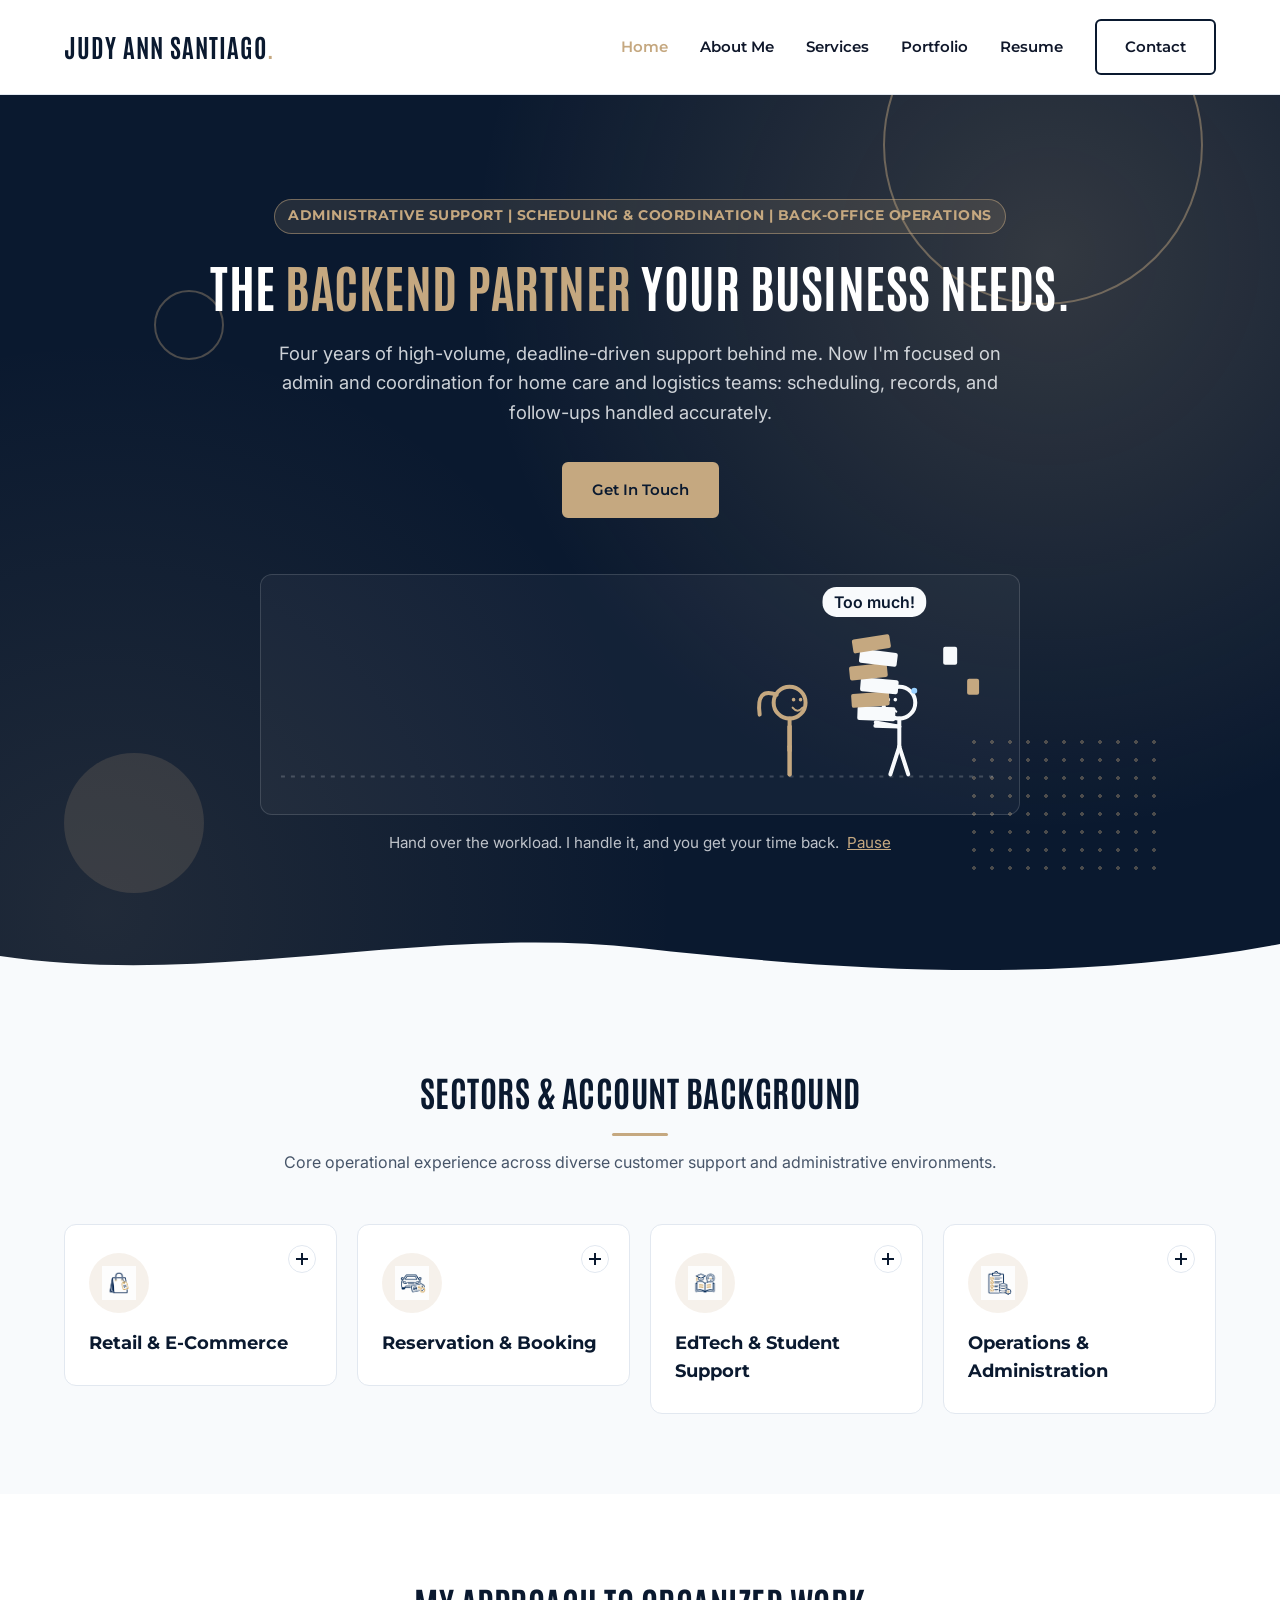
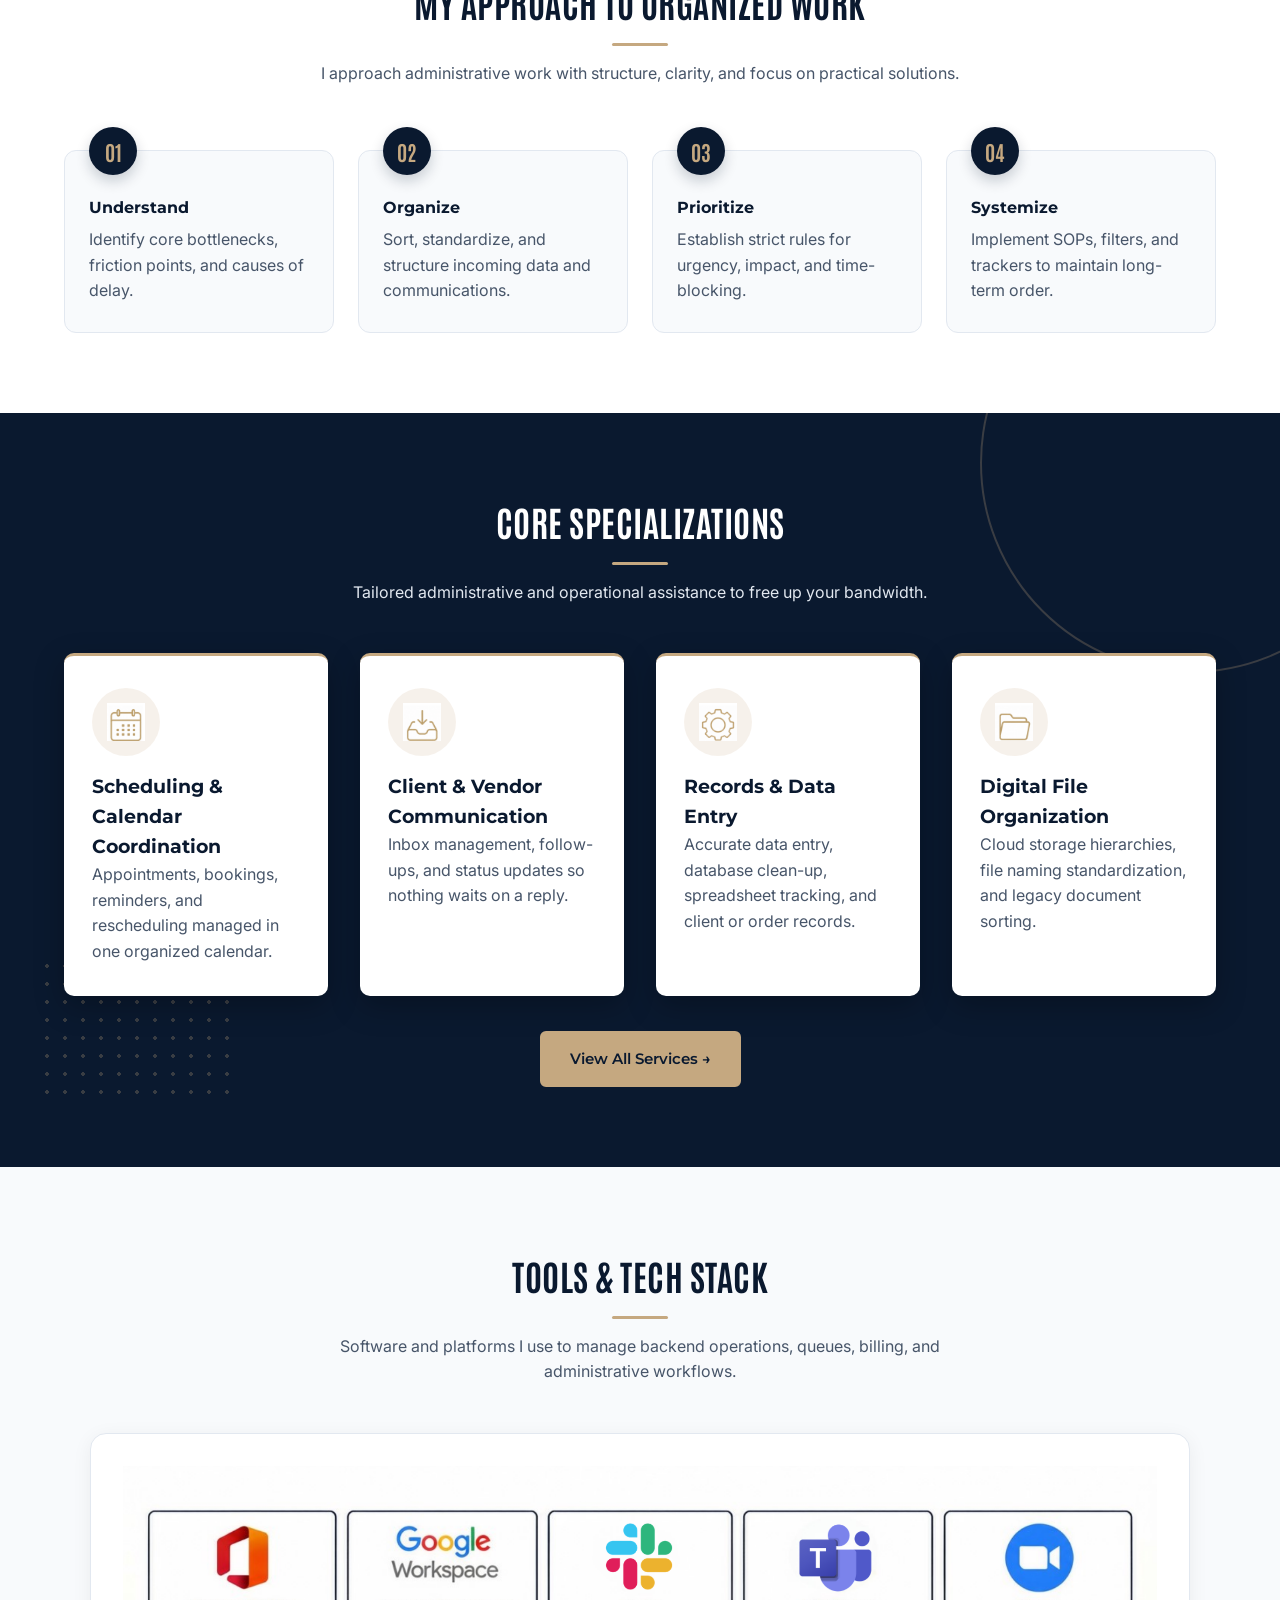
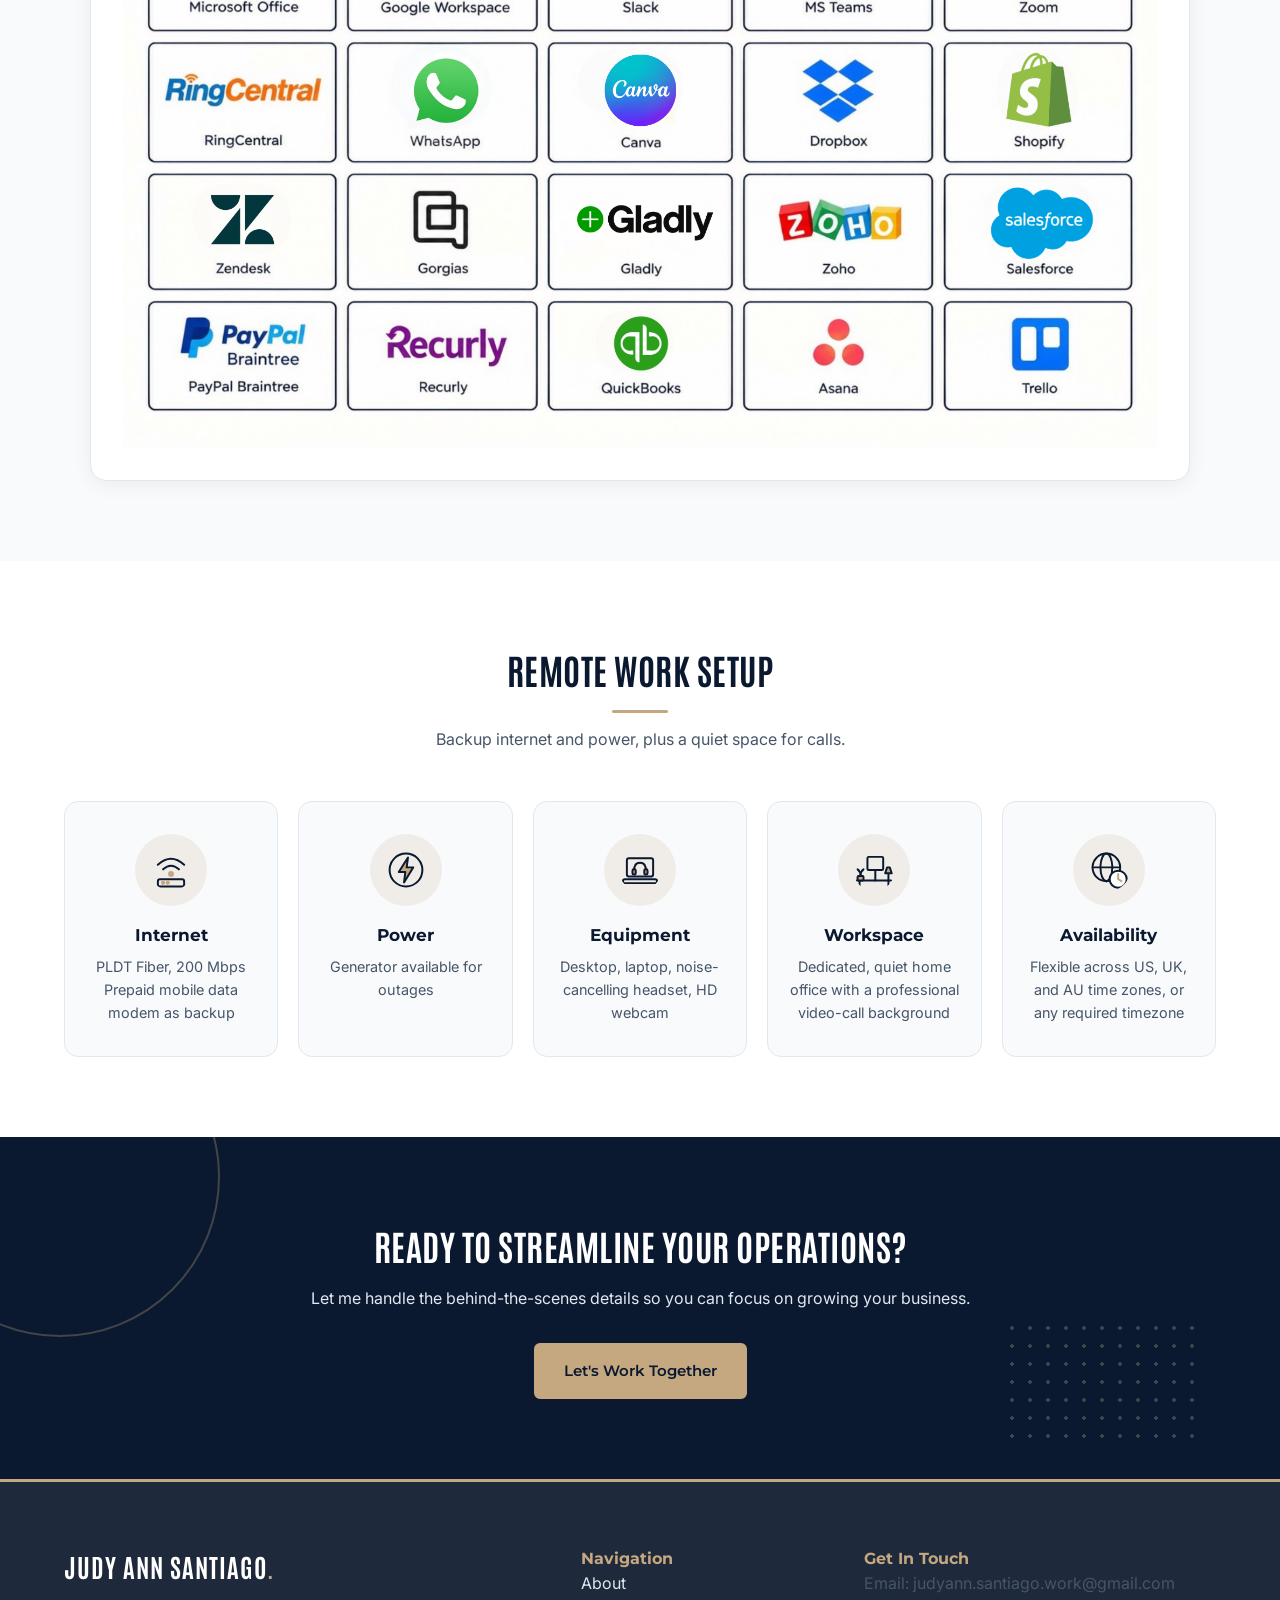
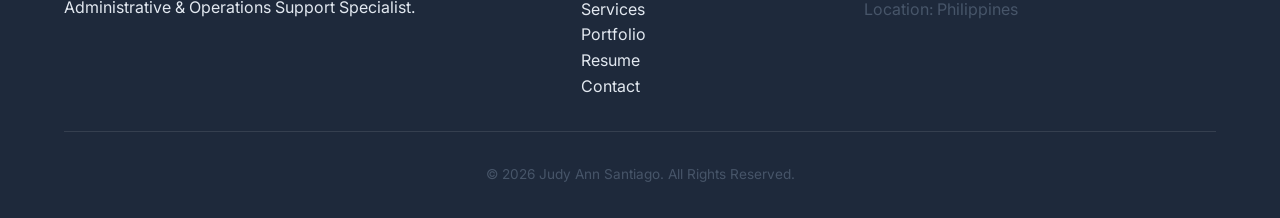
==== index.html @ a10b3ee4 "Update index.html" ====
<!DOCTYPE html>
<html lang="en">
<head>
    <meta charset="UTF-8">
    <meta name="viewport" content="width=device-width, initial-scale=1.0">
    <title>Judy Ann Santiago | Administrative Support | Scheduling &amp; Coordination | Back-Office Operations</title>
    <meta name="description" content="Administrative and coordination support: scheduling, records, inbox management, and follow-ups, backed by four years of high-volume operations work.">
    <script>document.documentElement.classList.add('js');</script>

    <!-- Google Fonts -->
    <link rel="preconnect" href="https://fonts.googleapis.com">
    <link rel="preconnect" href="https://fonts.gstatic.com" crossorigin>
    <link href="https://fonts.googleapis.com/css2?family=Inter:wght@300;400;500;600;700&family=Playfair+Display:wght@600;700&display=swap" rel="stylesheet">

    <!-- Stylesheets -->
    <link rel="stylesheet" href="css/main.css">
    <link rel="stylesheet" href="css/components.css">
    <link rel="stylesheet" href="css/responsive.css">

    <style>
        /* ===== Home page design ===== */

        /* Gold reading-progress bar */
        .hm-progress {
            position: fixed;
            top: 0;
            left: 0;
            height: 3px;
            width: 0;
            background: var(--accent-gold);
            z-index: 1100;
        }

        /* Section headings: gold underline */
        .hm-sec .section-title { margin-bottom: 3rem; }
        .hm-sec .section-title h2 {
            position: relative;
            padding-bottom: 16px;
            margin-bottom: 0.9rem;
        }
        .hm-sec .section-title h2::after {
            content: "";
            position: absolute;
            left: 50%;
            bottom: 0;
            width: 56px;
            height: 3px;
            margin-left: -28px;
            background: var(--accent-gold);
            border-radius: 3px;
        }

        /* ---------- Hero (navy) ---------- */
        .hm-hero {
            position: relative;
            overflow: hidden;
            background: var(--primary-navy);
            padding: 6.5rem 0 8rem;
            text-align: center;
        }
        .hm-hero::before {
            content: "";
            position: absolute;
            inset: 0;
            background:
                radial-gradient(circle at 82% 18%, rgba(197, 168, 128, 0.22), transparent 45%),
                radial-gradient(circle at 8% 92%, rgba(197, 168, 128, 0.12), transparent 40%);
            pointer-events: none;
        }
        .hm-hero .container {
            position: relative;
            z-index: 2;
            max-width: 900px;
            padding: 0 20px;
        }

        .hm-shape { position: absolute; pointer-events: none; z-index: 1; }
        .hm-shape.s1 {
            width: 320px;
            height: 320px;
            top: -110px;
            right: 6%;
            border-radius: 50%;
            border: 2px solid rgba(197, 168, 128, 0.45);
            animation: hm-float 9s ease-in-out infinite;
        }
        .hm-shape.s2 {
            width: 140px;
            height: 140px;
            bottom: 90px;
            left: 5%;
            border-radius: 50%;
            background: rgba(197, 168, 128, 0.16);
            animation: hm-float 11s ease-in-out infinite reverse;
        }
        .hm-shape.s3 {
            width: 200px;
            height: 140px;
            right: 9%;
            bottom: 110px;
            background: radial-gradient(var(--accent-gold) 2px, transparent 2px) 0 0 / 18px 18px;
            opacity: 0.35;
        }
        .hm-shape.s4 {
            width: 70px;
            height: 70px;
            top: 22%;
            left: 12%;
            border-radius: 50%;
            border: 2px solid rgba(197, 168, 128, 0.35);
            animation: hm-float 7s ease-in-out infinite;
        }
        @keyframes hm-float {
            0%, 100% { transform: translateY(0); }
            50% { transform: translateY(16px); }
        }

        .hm-hero .badge {
            display: inline-block;
            margin-bottom: 22px;
            background: rgba(197, 168, 128, 0.14);
            border: 1px solid rgba(197, 168, 128, 0.5);
            color: var(--accent-gold);
        }
        .hm-hero h1 {
            color: var(--bg-white);
            font-size: 3.2rem;
            line-height: 1.15;
            margin-bottom: 24px;
        }
        .hm-gold { color: var(--accent-gold); }
        .hm-hero .hero-subtitle {
            max-width: 750px;
            margin: 0 auto 2.2rem;
            font-size: 1.15rem;
            line-height: 1.6;
            color: rgba(248, 250, 252, 0.82);
        }
        .hm-hero .hero-cta {
            justify-content: center;
            margin-bottom: 3.5rem;
        }
        .hm-hero .btn-secondary:hover {
            transform: translateY(-2px);
            box-shadow: 0 10px 24px rgba(197, 168, 128, 0.35);
        }

        /* ---------- Helping-hand scene (hero) ---------- */
        .hm-scene {
            max-width: 760px;
            margin: 0 auto 1rem;
            border: 1px solid rgba(255, 255, 255, 0.14);
            border-radius: 12px;
            background: rgba(255, 255, 255, 0.04);
            overflow: hidden;
        }
        .hm-scene svg { display: block; width: 100%; height: auto; }
        .hm-scene text { font-family: Inter, sans-serif; font-weight: 600; }
        .hm-scene .ln { fill: none; stroke-width: 4; stroke-linecap: round; stroke-linejoin: round; }
        .hm-scene .you { stroke: #C5A880; }
        .hm-scene .client { stroke: #F8FAFC; }
        .hm-scene .f-gold { fill: #C5A880; }
        .hm-scene .pv { transform-box: fill-box; transform-origin: 50% 0; }

        /* Girl runs over */
        #hmGirlMove { transform: translateX(0); transition: transform 2.6s linear; }
        #hmScene.moved #hmGirlMove { transform: translateX(480px); }
        #hmScene.go .legA, #hmScene.go .armB { animation: hm-sw 0.3s ease-in-out infinite alternate; }
        #hmScene.go .legB, #hmScene.go .armA { animation: hm-sw 0.3s ease-in-out infinite alternate-reverse; }
        #hmScene.go .bob { animation: hm-bob 0.15s ease-in-out infinite alternate; }
        @keyframes hm-sw  { from { transform: rotate(-38deg); } to { transform: rotate(38deg); } }
        @keyframes hm-bob { from { transform: translateY(0); } to { transform: translateY(-4px); } }
        .gArm { transition: transform 0.4s ease; }
        #hmScene.at .gArm { transform: rotate(-95deg); }
        #hmScene.at .gArm.armB { transform: rotate(-88deg); }

        /* Client under pressure */
        .clArm { transition: transform 0.6s ease; }
        .clArm.a1 { transform: rotate(100deg); }
        .clArm.a2 { transform: rotate(92deg); }
        #hmScene.take .clArm { transform: rotate(8deg); }
        .sweat { fill: #9ad1ff; animation: hm-drip 1.2s linear infinite; }
        @keyframes hm-drip { from { transform: translateY(0); opacity: 1; } to { transform: translateY(14px); opacity: 0; } }
        .fly { transform-box: fill-box; transform-origin: 50% 50%; animation: hm-fly 1.6s ease-in-out infinite alternate; transition: opacity 0.4s ease; }
        @keyframes hm-fly { from { transform: translateY(-5px) rotate(-8deg); } to { transform: translateY(6px) rotate(10deg); } }
        #hmScene.take .fly, #hmScene.take .sweat { opacity: 0; }

        /* The workload */
        .stackMove { transition: transform 0.9s cubic-bezier(.5, 0, .2, 1); }
        #hmScene.take .stackMove { transform: translateX(-62px); }
        .stackWob { transform-box: fill-box; transform-origin: 50% 100%; animation: hm-wob 0.5s ease-in-out infinite alternate; }
        @keyframes hm-wob { from { transform: rotate(-2.5deg); } to { transform: rotate(2.5deg); } }
        #hmScene.take .stackWob { animation: none; }
        .pp { transform-box: fill-box; transform-origin: 50% 50%; transform: translateX(var(--dx)) rotate(var(--r)); transition: transform 0.6s ease; }
        #hmScene.take .pp { transform: none; }

        /* Faces and speech bubbles */
        .smile, .done-tag, .bub-g { opacity: 0; transition: opacity 0.35s ease, transform 0.35s ease; }
        .sad, .bub-c { transition: opacity 0.35s ease; }
        #hmScene.take .bub-c { opacity: 0; }
        #hmScene.at .bub-g { opacity: 1; }
        #hmScene.happy .bub-g { opacity: 0; }
        #hmScene.happy .sad { opacity: 0; }
        #hmScene.happy .smile { opacity: 1; }
        .done-tag { transform: translateY(6px); }
        #hmScene.happy .done-tag { opacity: 1; transform: none; }

        /* Snap back instantly when the loop restarts */
        #hmScene.reset * { transition: none !important; animation: none !important; }

        /* Caption + pause/play button under the scene */
        .hm-board-note {
            margin: 0;
            font-size: 0.95rem;
            color: rgba(248, 250, 252, 0.75);
        }
        .hm-replay {
            margin-left: 8px;
            padding: 0;
            border: 0;
            background: none;
            font: inherit;
            color: var(--accent-gold);
            text-decoration: underline;
            cursor: pointer;
        }
        .hm-replay:focus-visible { outline: 3px solid var(--accent-gold); outline-offset: 3px; }

        .hm-wave {
            position: absolute;
            left: 0;
            right: 0;
            bottom: -1px;
            line-height: 0;
            z-index: 1;
        }
        .hm-wave svg { display: block; width: 100%; height: 60px; }

        /* Hero entrance */
        .hm-in {
            opacity: 0;
            transform: translateY(20px);
            animation: hm-up 0.8s ease forwards;
            animation-delay: var(--d, 0s);
        }
        @keyframes hm-up { to { opacity: 1; transform: none; } }

        /* ---------- Sectors ---------- */
        .hm-industries {
            padding: 5rem 0;
            background: var(--bg-surface);
        }
        .hm-industries .industries-grid {
            grid-template-columns: repeat(auto-fit, minmax(240px, 1fr));
            gap: 1.25rem;
            align-items: start;
        }
        .industry-card {
            position: relative;
            overflow: hidden;
            padding: 1.75rem 1.5rem;
            background: var(--bg-white);
            border: 1px solid var(--border-color);
            border-radius: 12px;
            cursor: pointer;
            transition: transform var(--transition-fast), box-shadow var(--transition-fast), border-color var(--transition-fast);
        }
        .industry-card::before {
            content: "";
            position: absolute;
            top: 0;
            left: 0;
            width: 0;
            height: 3px;
            background: var(--accent-gold);
            transition: width 0.35s ease;
        }
        .industry-card:hover { border-color: var(--accent-gold); }
        .industry-card:hover::before,
        .industry-card.active::before { width: 100%; }
        .industry-card.active {
            border-color: var(--primary-navy);
            box-shadow: 0 10px 20px rgba(0, 0, 0, 0.08);
        }
        .industry-card:focus-visible {
            outline: 3px solid var(--accent-gold);
            outline-offset: 3px;
        }
        .ind-icon {
            width: 60px;
            height: 60px;
            display: grid;
            place-items: center;
            margin-bottom: 1rem;
            border-radius: 50%;
            background: rgba(197, 168, 128, 0.16);
        }
        .industry-card .ind-icon img {
            width: 34px;
            height: 34px;
            margin: 0;
            object-fit: contain;
        }
        .industry-card h3 { font-size: 1.1rem; margin: 0; }
        .ind-toggle {
            position: absolute;
            top: 1.25rem;
            right: 1.25rem;
            width: 28px;
            height: 28px;
            border: 1px solid var(--border-color);
            border-radius: 50%;
            transition: background var(--transition-fast), border-color var(--transition-fast);
        }
        .ind-toggle::before,
        .ind-toggle::after {
            content: "";
            position: absolute;
            top: 50%;
            left: 50%;
            width: 12px;
            height: 2px;
            margin: -1px 0 0 -6px;
            background: var(--primary-navy);
            transition: transform 0.3s ease;
        }
        .ind-toggle::after { transform: rotate(90deg); }
        .industry-card:hover .ind-toggle { border-color: var(--accent-gold); }
        .industry-card.active .ind-toggle {
            border-color: var(--accent-gold);
            background: rgba(197, 168, 128, 0.2);
        }
        .industry-card.active .ind-toggle::after { transform: rotate(0deg); }

        .ind-details {
            display: grid;
            grid-template-rows: 0fr;
            transition: grid-template-rows 0.35s ease;
        }
        .industry-card.active .ind-details { grid-template-rows: 1fr; }
        .ind-details-inner { overflow: hidden; min-height: 0; }
        .ind-details-inner p {
            margin-top: 14px;
            padding-top: 12px;
            border-top: 1px solid #eee;
            font-size: 0.88rem;
            line-height: 1.5;
            color: #444;
        }

        /* ---------- Framework ---------- */
        .hm-framework {
            padding: 5rem 0;
            background: var(--bg-white);
        }
        .hm-framework .framework-steps {
            margin-top: 4rem;
            gap: 3rem 1.5rem;
        }
        .hm-framework .step-card {
            padding: 2.75rem 1.5rem 1.75rem;
            background: var(--bg-surface);
            border: 1px solid var(--border-color);
            border-radius: 12px;
            transition: transform var(--transition-fast), box-shadow var(--transition-fast), border-color var(--transition-fast);
        }
        .hm-framework .step-num {
            position: absolute;
            top: -24px;
            left: 1.5rem;
            width: 48px;
            height: 48px;
            display: grid;
            place-items: center;
            margin: 0;
            border-radius: 50%;
            background: var(--primary-navy);
            color: var(--accent-gold);
            font-size: 1.3rem;
            box-shadow: 0 6px 14px rgba(10, 25, 47, 0.2);
            transition: background var(--transition-fast), color var(--transition-fast);
        }
        .hm-framework .step-card h4 { margin-bottom: 0.4rem; }
        .hm-framework .step-card:hover {
            transform: translateY(-5px);
            border-color: var(--accent-gold);
            box-shadow: 0 10px 25px rgba(0, 0, 0, 0.06);
        }
        .hm-framework .step-card:hover .step-num {
            background: var(--accent-gold);
            color: var(--primary-navy);
        }
        /* One-time "workflow" pulse: each step lights up in order */
        @keyframes hm-step-glow {
            0%, 100% { background: var(--primary-navy); color: var(--accent-gold); }
            35%, 65% { background: var(--accent-gold); color: var(--primary-navy); }
        }
        .hm-framework.lit .step-card .step-num { animation: hm-step-glow 1s ease both; }
        .hm-framework.lit .step-card:nth-child(2) .step-num { animation-delay: 0.45s; }
        .hm-framework.lit .step-card:nth-child(3) .step-num { animation-delay: 0.9s; }
        .hm-framework.lit .step-card:nth-child(4) .step-num { animation-delay: 1.35s; }

        /* ---------- Services (navy) ---------- */
        .hm-services {
            position: relative;
            overflow: hidden;
            padding: 5rem 0;
            background: var(--primary-navy);
        }
        .hm-services::before {
            content: "";
            position: absolute;
            top: -160px;
            right: -120px;
            width: 420px;
            height: 420px;
            border-radius: 50%;
            border: 2px solid rgba(197, 168, 128, 0.25);
            pointer-events: none;
        }
        .hm-services::after {
            content: "";
            position: absolute;
            left: 3%;
            bottom: 70px;
            width: 200px;
            height: 140px;
            background: radial-gradient(var(--accent-gold) 2px, transparent 2px) 0 0 / 18px 18px;
            opacity: 0.25;
            pointer-events: none;
        }
        .hm-services .container { position: relative; z-index: 1; }
        .hm-services .section-title h2 { color: var(--bg-white); }
        .hm-services .section-title p { color: var(--border-color); }
        .hm-services .service-box {
            padding: 2rem 1.75rem;
            border: none;
            border-top: 3px solid var(--accent-gold);
            border-radius: 10px;
            box-shadow: 0 10px 30px rgba(0, 0, 0, 0.25);
            transition: transform var(--transition-fast), box-shadow var(--transition-fast);
        }
        .hm-services .service-box:hover {
            transform: translateY(-6px);
            box-shadow: 0 18px 40px rgba(0, 0, 0, 0.35);
        }
        .hm-services .service-icon {
            width: 68px;
            height: 68px;
            display: grid;
            place-items: center;
            margin-bottom: 1rem;
            border-radius: 50%;
            background: rgba(197, 168, 128, 0.16);
        }
        .hm-services .service-icon img {
            width: 38px;
            height: 38px;
            margin: 0;
        }

        /* ---------- Tools ---------- */
        .hm-tools {
            padding: 5rem 0;
            background: var(--bg-surface);
        }
        .hm-tools-card {
            max-width: 1100px;
            margin: 0 auto;
            padding: 2rem;
            text-align: center;
            background: var(--bg-white);
            border: 1px solid var(--border-color);
            border-radius: 16px;
            box-shadow: 0 4px 20px rgba(0, 0, 0, 0.06);
            transition: border-color var(--transition-fast), box-shadow var(--transition-fast), transform var(--transition-fast);
        }
        .hm-tools-card:hover {
            border-color: var(--accent-gold);
            box-shadow: 0 14px 34px rgba(0, 0, 0, 0.09);
            transform: translateY(-3px);
        }
        .hm-tools-card img { display: block; width: 100%; height: auto; }

        /* ---------- Remote Work Setup ---------- */
        .remote-setup { background: var(--bg-white); }
        .remote-setup .setup-grid { margin-top: 0; }
        .remote-setup .setup-card { border-radius: 14px; }
        .remote-setup .setup-icon {
            width: 72px;
            height: 72px;
            padding: 15px;
            margin: 0 auto 1rem;
            box-sizing: border-box;
            border-radius: 50%;
            background: rgba(197, 168, 128, 0.16);
            transition: background var(--transition-fast);
        }
        .remote-setup .setup-card:hover .setup-icon { background: rgba(197, 168, 128, 0.32); }

        /* ---------- CTA banner ---------- */
        .cta-banner { position: relative; overflow: hidden; }
        .cta-banner::before {
            content: "";
            position: absolute;
            top: -120px;
            left: -100px;
            width: 320px;
            height: 320px;
            border-radius: 50%;
            border: 2px solid rgba(197, 168, 128, 0.3);
            pointer-events: none;
        }
        .cta-banner::after {
            content: "";
            position: absolute;
            right: 6%;
            bottom: 30px;
            width: 200px;
            height: 130px;
            background: radial-gradient(var(--accent-gold) 2px, transparent 2px) 0 0 / 18px 18px;
            opacity: 0.3;
            pointer-events: none;
        }
        .cta-banner .container { position: relative; z-index: 1; }
        .cta-banner .btn-primary {
            background: var(--accent-gold);
            border-color: var(--accent-gold);
            color: var(--primary-navy);
        }
        .cta-banner .btn-primary:hover {
            background: var(--accent-gold-hover);
            border-color: var(--accent-gold-hover);
            transform: translateY(-2px);
            box-shadow: 0 10px 24px rgba(197, 168, 128, 0.3);
        }

        .site-footer { border-top: 3px solid var(--accent-gold); }

        /* Fade in on scroll (only when JavaScript is running) */
        .js .hm-reveal {
            opacity: 0;
            transform: translateY(22px);
            transition: opacity 0.6s ease, transform 0.6s ease;
            transition-delay: var(--d, 0s);
        }
        .js .hm-reveal.is-visible { opacity: 1; transform: none; }

        @media (prefers-reduced-motion: reduce) {
            .hm-shape { animation: none !important; }
            .hm-in { opacity: 1; transform: none; animation: none; }
            .js .hm-reveal { opacity: 1; transform: none; transition: none; }
            .ind-details, .ind-toggle::before, .ind-toggle::after { transition: none; }
            .hm-scene * { transition: none !important; animation: none !important; }
            .hm-framework.lit .step-card .step-num { animation: none; }
        }

        @media screen and (max-width: 768px) {
            .hm-hero { padding: 4.5rem 0 6rem; }
            .hm-hero h1 { font-size: 2.3rem; }
            .hm-shape.s1 { width: 200px; height: 200px; right: -60px; top: -70px; }
            .hm-shape.s2, .hm-shape.s3, .hm-shape.s4 { display: none; }
            .hm-wave svg { height: 36px; }
            .hm-industries, .hm-framework, .hm-services, .hm-tools { padding: 3.5rem 0; }
            .hm-services::before { width: 260px; height: 260px; }
            .hm-services::after, .cta-banner::after { display: none; }
            .hm-tools-card { padding: 1rem; }
        }
    </style>
</head>
<body>

    <div class="hm-progress" id="hmProgress"></div>

    <!-- Header / Navigation -->
    <header class="site-header">
        <div class="container nav-container">
            <a href="index.html" class="logo">
                JUDY ANN SANTIAGO<span>.</span>
            </a>
            <button class="nav-toggle" id="navToggle" aria-label="Toggle Navigation">
                <span class="hamburger"></span>
            </button>
            <nav class="nav-menu" id="navMenu">
                <ul>
                    <li><a href="index.html" class="active">Home</a></li>
                    <li><a href="about.html">About Me</a></li>
                    <li><a href="services.html">Services</a></li>
                    <li><a href="portfolio.html">Portfolio</a></li>
                    <li><a href="resume.html">Resume</a></li>
                    <li><a href="contact.html" class="btn btn-outline">Contact</a></li>
                </ul>
            </nav>
        </div>
    </header>

    <!-- Hero Section -->
    <section class="hero hm-hero">
        <span class="hm-shape s1" aria-hidden="true"></span>
        <span class="hm-shape s2" aria-hidden="true"></span>
        <span class="hm-shape s3" aria-hidden="true"></span>
        <span class="hm-shape s4" aria-hidden="true"></span>

        <div class="container">
            <span class="badge hm-in" style="--d: 0.05s;">ADMINISTRATIVE SUPPORT | SCHEDULING &amp; COORDINATION | BACK-OFFICE OPERATIONS</span>
            <h1 class="hm-in" style="--d: 0.15s;">THE <span class="hm-gold">BACKEND PARTNER</span> YOUR BUSINESS NEEDS.</h1>
            <p class="hero-subtitle hm-in" style="--d: 0.3s;">
                Four years of high-volume, deadline-driven support behind me. Now I'm focused on admin and coordination for home care and logistics teams: scheduling, records, and follow-ups handled accurately.
            </p>
            <div class="hero-cta hm-in" style="--d: 0.45s;">
                <a href="contact.html" class="btn btn-secondary">Get In Touch</a>
            </div>

            <!-- Helping-hand scene: she runs over, takes the workload, the client smiles (loops) -->
            <div class="hm-in" style="--d: 0.6s;">
                <div class="hm-scene">
                    <svg id="hmScene" viewBox="0 0 760 240" role="img" aria-label="Animation: a stick-figure assistant runs to an overloaded client, takes his huge stack of work, and the client smiles.">
                        <line x1="20" y1="202" x2="740" y2="202" stroke="rgba(255,255,255,.18)" stroke-width="2" stroke-dasharray="4 6"/>

                        <!-- Client -->
                        <g transform="translate(640,0)">
                            <circle class="ln client" cx="0" cy="128" r="16"/>
                            <g class="sad">
                                <circle cx="-11" cy="125" r="1.8" fill="#F8FAFC"/><circle cx="-4" cy="125" r="1.8" fill="#F8FAFC"/>
                                <path class="ln client" style="stroke-width:2" d="M-13 137 Q-8 131 -3 137"/>
                            </g>
                            <g class="smile">
                                <circle cx="-11" cy="125" r="1.8" fill="#F8FAFC"/><circle cx="-4" cy="125" r="1.8" fill="#F8FAFC"/>
                                <path class="ln client" style="stroke-width:2" d="M-13 133 Q-8 140 -3 133"/>
                            </g>
                            <line class="ln client" x1="0" y1="144" x2="0" y2="172"/>
                            <line class="ln client" x1="0" y1="172" x2="-9" y2="200"/>
                            <line class="ln client" x1="0" y1="172" x2="9" y2="200"/>
                            <line class="ln client pv clArm a1" x1="0" y1="152" x2="0" y2="176"/>
                            <line class="ln client pv clArm a2" x1="0" y1="152" x2="0" y2="176"/>
                            <circle class="sweat" cx="15" cy="116" r="3"/>
                        </g>
                        <rect class="fly" x="684" y="72" width="14" height="18" rx="2" fill="#F8FAFC"/>
                        <rect class="fly" x="708" y="104" width="12" height="16" rx="2" fill="#C5A880" style="animation-delay:-.6s"/>

                        <!-- You -->
                        <g transform="translate(50,0)">
                            <g id="hmGirlMove"><g class="bob">
                                <path class="ln you" d="M-13 120 Q-34 112 -30 140"/>
                                <circle class="ln you" cx="0" cy="128" r="16"/>
                                <circle cx="4" cy="125" r="1.8" class="f-gold"/><circle cx="11" cy="125" r="1.8" class="f-gold"/>
                                <path class="ln you" style="stroke-width:2" d="M3 133 Q8 139 13 133"/>
                                <line class="ln you" x1="0" y1="144" x2="0" y2="172"/>
                                <line class="ln you pv legA" x1="0" y1="172" x2="0" y2="200"/>
                                <line class="ln you pv legB" x1="0" y1="172" x2="0" y2="200"/>
                                <line class="ln you pv gArm armA" x1="0" y1="152" x2="0" y2="176"/>
                                <line class="ln you pv gArm armB" x1="0" y1="152" x2="0" y2="176"/>
                            </g></g>
                        </g>

                        <!-- The workload -->
                        <g transform="translate(640,0)"><g class="stackMove"><g class="stackWob">
                            <rect class="pp" x="-44" y="132" width="38" height="14" rx="2" fill="#F8FAFC" style="--dx:2px;--r:2deg"/>
                            <rect class="pp f-gold" x="-44" y="118" width="38" height="14" rx="2" style="--dx:-4px;--r:-4deg"/>
                            <rect class="pp" x="-44" y="104" width="38" height="14" rx="2" fill="#F8FAFC" style="--dx:5px;--r:5deg"/>
                            <rect class="pp f-gold" x="-44" y="90" width="38" height="14" rx="2" style="--dx:-6px;--r:-6deg"/>
                            <rect class="pp" x="-44" y="76" width="38" height="14" rx="2" fill="#F8FAFC" style="--dx:4px;--r:7deg"/>
                            <rect class="pp f-gold" x="-44" y="62" width="38" height="14" rx="2" style="--dx:-3px;--r:-9deg"/>
                        </g></g></g>

                        <!-- Bubbles and tag -->
                        <g class="bub-c">
                            <rect x="563" y="12" width="104" height="30" rx="14" fill="#F8FAFC"/>
                            <text x="615" y="33" text-anchor="middle" font-size="16" fill="#0A192F">Too much!</text>
                        </g>
                        <g class="bub-g">
                            <rect x="410" y="12" width="128" height="30" rx="14" class="f-gold"/>
                            <text x="474" y="33" text-anchor="middle" font-size="16" fill="#0A192F">I've got this!</text>
                        </g>
                        <text class="done-tag f-gold" x="640" y="40" text-anchor="middle" font-size="20">Handled &#10003;</text>
                    </svg>
                </div>
                <p class="hm-board-note">Hand over the workload. I handle it, and you get your time back.<button type="button" class="hm-replay" id="hmReplay">Pause</button></p>
            </div>
        </div>

        <div class="hm-wave" aria-hidden="true">
            <svg viewBox="0 0 1440 60" preserveAspectRatio="none" xmlns="http://www.w3.org/2000/svg">
                <path d="M0,32 C240,64 480,0 720,24 C960,48 1200,60 1440,20 L1440,60 L0,60 Z" fill="#F8FAFC"/>
            </svg>
        </div>
    </section>

    <!-- Sectors & Experience Sectors Section (Interactive Icon Cards) -->
    <section class="industries-section hm-industries hm-sec">
        <div class="container">
            <div class="section-title text-center hm-reveal">
                <h2>Sectors &amp; Account Background</h2>
                <p>Core operational experience across diverse customer support and administrative environments.</p>
            </div>

            <div class="industries-grid" data-stagger>

                <!-- Card 1: Retail & E-Commerce -->
                <div class="industry-card" role="button" tabindex="0" aria-expanded="false">
                    <span class="ind-toggle" aria-hidden="true"></span>
                    <div class="ind-icon">
                        <img src="assets/images/icon-ecommerce.png" alt="Retail &amp; E-Commerce Icon">
                    </div>
                    <h3>Retail &amp; E-Commerce</h3>
                    <div class="ind-details">
                        <div class="ind-details-inner">
                            <p>Tracked orders, shipping exceptions, and customer follow-ups across online retail and dropshipping accounts, keeping details accurate and customers informed.</p>
                        </div>
                    </div>
                </div>

                <!-- Card 2: Reservation & Booking -->
                <div class="industry-card" role="button" tabindex="0" aria-expanded="false">
                    <span class="ind-toggle" aria-hidden="true"></span>
                    <div class="ind-icon">
                        <img src="assets/images/icon-reservations.png" alt="Reservation &amp; Booking Icon">
                    </div>
                    <h3>Reservation &amp; Booking</h3>
                    <div class="ind-details">
                        <div class="ind-details-inner">
                            <p>Handled bookings, changes, and cancellations for vehicle rental accounts in high-volume queues, where timing and accuracy matter.</p>
                        </div>
                    </div>
                </div>

                <!-- Card 3: EdTech & Billing -->
                <div class="industry-card" role="button" tabindex="0" aria-expanded="false">
                    <span class="ind-toggle" aria-hidden="true"></span>
                    <div class="ind-icon">
                        <img src="assets/images/icon-student-support.png" alt="EdTech &amp; Student Support Icon">
                    </div>
                    <h3>EdTech &amp; Student Support</h3>
                    <div class="ind-details">
                        <div class="ind-details-inner">
                            <p>Managed accounts, records, and billing questions for online education platforms, including refunds, subscriptions, and escalations.</p>
                        </div>
                    </div>
                </div>

                <!-- Card 4: Back-End Operations -->
                <div class="industry-card" role="button" tabindex="0" aria-expanded="false">
                    <span class="ind-toggle" aria-hidden="true"></span>
                    <div class="ind-icon">
                        <img src="assets/images/icon-admin.png" alt="Operations &amp; Administration Icon">
                    </div>
                    <h3>Operations &amp; Administration</h3>
                    <div class="ind-details">
                        <div class="ind-details-inner">
                            <p>Back-office support: data entry, ticket triage, record keeping, and resolving exceptions with minimal supervision.</p>
                        </div>
                    </div>
                </div>

            </div>
        </div>
    </section>

    <!-- Framework Section -->
    <section class="framework-section hm-framework hm-sec" id="hmFramework">
        <div class="container">
            <div class="section-title text-center hm-reveal">
                <h2>My Approach to Organized Work</h2>
                <p>I approach administrative work with structure, clarity, and focus on practical solutions.</p>
            </div>
            <div class="framework-steps" data-stagger>
                <div class="step-card">
                    <div class="step-num">01</div>
                    <h4>Understand</h4>
                    <p>Identify core bottlenecks, friction points, and causes of delay.</p>
                </div>
                <div class="step-card">
                    <div class="step-num">02</div>
                    <h4>Organize</h4>
                    <p>Sort, standardize, and structure incoming data and communications.</p>
                </div>
                <div class="step-card">
                    <div class="step-num">03</div>
                    <h4>Prioritize</h4>
                    <p>Establish strict rules for urgency, impact, and time-blocking.</p>
                </div>
                <div class="step-card">
                    <div class="step-num">04</div>
                    <h4>Systemize</h4>
                    <p>Implement SOPs, filters, and trackers to maintain long-term order.</p>
                </div>
            </div>
        </div>
    </section>

    <!-- Services Overview -->
    <section class="services-overview hm-services hm-sec">
        <div class="container">
            <div class="section-title text-center hm-reveal">
                <h2>Core Specializations</h2>
                <p>Tailored administrative and operational assistance to free up your bandwidth.</p>
            </div>
            <div class="services-grid" data-stagger>

                <!-- Card 1: Scheduling & Calendar Coordination -->
                <div class="service-box">
                    <div class="service-icon">
                        <img src="assets/images/icon-calendar.png" alt="Scheduling &amp; Calendar Coordination Icon">
                    </div>
                    <h3>Scheduling &amp; Calendar Coordination</h3>
                    <p>Appointments, bookings, reminders, and rescheduling managed in one organized calendar.</p>
                </div>

                <!-- Card 2: Client & Vendor Communication -->
                <div class="service-box">
                    <div class="service-icon">
                        <img src="assets/images/icon-inbox.png" alt="Client &amp; Vendor Communication Icon">
                    </div>
                    <h3>Client &amp; Vendor Communication</h3>
                    <p>Inbox management, follow-ups, and status updates so nothing waits on a reply.</p>
                </div>

                <!-- Card 3: Records & Data Entry -->
                <div class="service-box">
                    <div class="service-icon">
                        <img src="assets/images/icon-crm.png" alt="Records &amp; Data Entry Icon">
                    </div>
                    <h3>Records &amp; Data Entry</h3>
                    <p>Accurate data entry, database clean-up, spreadsheet tracking, and client or order records.</p>
                </div>

                <!-- Card 4: Digital File Organization -->
                <div class="service-box">
                    <div class="service-icon">
                        <img src="assets/images/icon-folder.png" alt="Digital File Organization Icon">
                    </div>
                    <h3>Digital File Organization</h3>
                    <p>Cloud storage hierarchies, file naming standardization, and legacy document sorting.</p>
                </div>

            </div>

            <div class="hm-reveal" style="text-align: center; margin-top: 35px;">
                <a href="services.html" class="btn btn-secondary">View All Services &rarr;</a>
            </div>
        </div>
    </section>

    <!-- Tools & Tech Stack Section -->
    <section class="tools-section hm-tools hm-sec">
        <div class="container">
            <div class="section-title text-center hm-reveal">
                <h2>Tools &amp; Tech Stack</h2>
                <p style="max-width: 700px; margin: 0 auto;">Software and platforms I use to manage backend operations, queues, billing, and administrative workflows.</p>
            </div>

            <div class="hm-tools-card hm-reveal">
                <img src="assets/images/tools3.png" alt="Judy Ann Santiago - Tools &amp; Tech Stack Grid">
            </div>
        </div>
    </section>

    <!-- Remote Work Setup Section -->
    <section class="remote-setup hm-sec">
        <div class="container">
            <div class="section-title text-center hm-reveal">
                <h2>Remote Work Setup</h2>
                <p>Backup internet and power, plus a quiet space for calls.</p>
            </div>

            <div class="setup-grid" data-stagger>
                <div class="setup-card">
                    <img class="setup-icon" src="assets/images/icon-internet.svg" alt="">
                    <h3>Internet</h3>
                    <p>PLDT Fiber, 200 Mbps<br>Prepaid mobile data modem as backup</p>
                </div>
                <div class="setup-card">
                    <img class="setup-icon" src="assets/images/icon-power.svg" alt="">
                    <h3>Power</h3>
                    <p>Generator available for outages</p>
                </div>
                <div class="setup-card">
                    <img class="setup-icon" src="assets/images/icon-equipment.svg" alt="">
                    <h3>Equipment</h3>
                    <p>Desktop, laptop, noise-cancelling headset, HD webcam</p>
                </div>
                <div class="setup-card">
                    <img class="setup-icon" src="assets/images/icon-workspace.svg" alt="">
                    <h3>Workspace</h3>
                    <p>Dedicated, quiet home office with a professional video-call background</p>
                </div>
                <div class="setup-card">
                    <img class="setup-icon" src="assets/images/icon-availability.svg" alt="">
                    <h3>Availability</h3>
                    <p>Flexible across US, UK, and AU time zones, or any required timezone</p>
                </div>
            </div>
        </div>
    </section>

    <!-- Contact Banner / Footer CTA -->
    <section class="cta-banner">
        <div class="container text-center">
            <h2>Ready to Streamline Your Operations?</h2>
            <p>Let me handle the behind-the-scenes details so you can focus on growing your business.</p>
            <a href="contact.html" class="btn btn-primary btn-large">Let's Work Together</a>
        </div>
    </section>

    <!-- Footer -->
    <footer class="site-footer">
        <div class="container footer-content">
            <div class="footer-brand">
                <a href="index.html" class="logo">JUDY ANN SANTIAGO<span>.</span></a>
                <p>Administrative &amp; Operations Support Specialist.</p>
            </div>
            <div class="footer-links">
                <h4>Navigation</h4>
                <ul>
                    <li><a href="about.html">About</a></li>
                    <li><a href="services.html">Services</a></li>
                    <li><a href="portfolio.html">Portfolio</a></li>
                    <li><a href="resume.html">Resume</a></li>
                    <li><a href="contact.html">Contact</a></li>
                </ul>
            </div>
            <div class="footer-contact">
                <h4>Get In Touch</h4>
                <p>Email: judyann.santiago.work@gmail.com</p>
                <p>Location: Philippines</p>
            </div>
        </div>
        <div class="footer-bottom text-center">
            <p>&copy; 2026 Judy Ann Santiago. All Rights Reserved.</p>
        </div>
    </footer>

    <script>
        (function () {
            var reduce = window.matchMedia && window.matchMedia('(prefers-reduced-motion: reduce)').matches;

            // Reading-progress bar
            var bar = document.getElementById('hmProgress');
            function onScroll() {
                var h = document.documentElement;
                var max = h.scrollHeight - h.clientHeight;
                bar.style.width = (max > 0 ? (h.scrollTop / max) * 100 : 0) + '%';
            }
            window.addEventListener('scroll', onScroll, { passive: true });
            onScroll();

            // Helping-hand scene: she runs over, takes the workload, the client smiles (loops)
            var scene = document.getElementById('hmScene');
            var toggleBtn = document.getElementById('hmReplay');
            var timers = [];
            var paused = false;
            function later(ms, fn) { timers.push(setTimeout(fn, ms)); }
            function play() {
                timers.forEach(clearTimeout);
                timers = [];
                scene.setAttribute('class', 'reset');
                void scene.getBoundingClientRect();
                scene.setAttribute('class', '');
                later(500,  function () { scene.classList.add('go', 'moved'); });
                later(3150, function () { scene.classList.remove('go'); scene.classList.add('at'); });
                later(3900, function () { scene.classList.add('take'); });
                later(4900, function () { scene.classList.add('happy'); });
                later(7800, play); // hold the happy ending, then start over
            }
            if (scene) {
                if (reduce) {
                    scene.setAttribute('class', 'moved at take happy');
                    if (toggleBtn) toggleBtn.hidden = true;
                } else {
                    setTimeout(play, 1200);
                    if (toggleBtn) {
                        toggleBtn.addEventListener('click', function () {
                            paused = !paused;
                            if (paused) {
                                timers.forEach(clearTimeout);
                                timers = [];
                                toggleBtn.textContent = 'Play';
                            } else {
                                toggleBtn.textContent = 'Pause';
                                play();
                            }
                        });
                    }
                }
            }

            // Click-to-reveal sector cards (mouse and keyboard)
            document.querySelectorAll('.industry-card').forEach(function (card) {
                function toggle() {
                    var open = card.classList.toggle('active');
                    card.setAttribute('aria-expanded', open ? 'true' : 'false');
                }
                card.addEventListener('click', toggle);
                card.addEventListener('keydown', function (e) {
                    if (e.key === 'Enter' || e.key === ' ') {
                        e.preventDefault();
                        toggle();
                    }
                });
            });

            // Stagger the cards inside each grid
            document.querySelectorAll('[data-stagger]').forEach(function (group) {
                Array.prototype.forEach.call(group.children, function (el, i) {
                    el.classList.add('hm-reveal');
                    el.style.setProperty('--d', (i * 0.08) + 's');
                });
            });

            // Fade elements in as they scroll into view
            var els = document.querySelectorAll('.hm-reveal');
            if (!('IntersectionObserver' in window)) {
                els.forEach(function (el) { el.classList.add('is-visible'); });
            } else {
                var io = new IntersectionObserver(function (entries) {
                    entries.forEach(function (entry) {
                        if (!entry.isIntersecting) return;
                        var el = entry.target;
                        el.classList.add('is-visible');
                        io.unobserve(el);
                        // Hand the element back to its normal hover styles once it has appeared
                        var delay = (parseFloat(el.style.getPropertyValue('--d')) || 0) * 1000;
                        setTimeout(function () {
                            el.classList.remove('hm-reveal', 'is-visible');
                            el.style.removeProperty('--d');
                        }, 900 + delay);
                    });
                }, { threshold: 0.12 });
                els.forEach(function (el) { io.observe(el); });

                // Light up the four approach steps in order, once
                var fw = document.getElementById('hmFramework');
                if (fw) {
                    var fio = new IntersectionObserver(function (entries) {
                        if (entries[0].isIntersecting) {
                            fw.classList.add('lit');
                            fio.disconnect();
                        }
                    }, { threshold: 0.4 });
                    fio.observe(fw);
                }
            }
        })();
    </script>

    <script src="js/main.js"></script>
</body>
</html>
---- css/main.css ----
/* ==========================================================================
   GOOGLE FONTS IMPORT
   ========================================================================== */
@import url('https://fonts.googleapis.com/css2?family=Antonio:wght@600;700&family=Montserrat:wght@500;600;700;800&family=Inter:wght@300;400;500;600&display=swap');

/* ==========================================================================
   CSS VARIABLES & GLOBAL RESETS
   ========================================================================== */
:root {
    /* Color Palette */
    --primary-navy: #0A192F;
    --navy-light: #1E293B;
    --accent-gold: #C5A880;
    --accent-gold-hover: #B3956B;
    --bg-white: #FFFFFF;
    --bg-surface: #F8FAFC;
    --border-color: #E2E8F0;
    
    /* Typography */
    --text-primary: #0F172A;
    --text-muted: #475569;
    --text-light: #F8FAFC;
    --font-heading: 'Antonio', sans-serif;
    --font-subheading: 'Montserrat', sans-serif;
    --font-body: 'Inter', -apple-system, BlinkMacSystemFont, sans-serif;

    /* Layout Spacing */
    --container-max: 1200px;
    --transition-fast: 0.25s ease;
}

*, *::before, *::after {
    margin: 0;
    padding: 0;
    box-sizing: border-box;
}

html, body {
    max-width: 100%;
    overflow-x: hidden;
}

body {
    font-family: var(--font-body);
    color: var(--text-primary);
    background-color: var(--bg-white);
    line-height: 1.6;
    -webkit-font-smoothing: antialiased;
}

.container {
    width: 90%;
    max-width: var(--container-max);
    margin: 0 auto;
}

/* Typography Helpers */
h1, h2, h3, h4 {
    color: var(--primary-navy);
    font-weight: 700;
}

h1 {
    font-family: var(--font-heading);
    font-size: 3.2rem;
    line-height: 1.15;
    text-transform: uppercase;
    letter-spacing: 0.5px;
}

h2 {
    font-family: var(--font-heading);
    font-size: 2.2rem;
    margin-bottom: 0.75rem;
    text-transform: uppercase;
    letter-spacing: 0.5px;
}

h3, h4 {
    font-family: var(--font-subheading);
}

p {
    color: var(--text-muted);
}

.text-center { text-align: center; }

/* Buttons */
.btn {
    display: inline-block;
    padding: 0.85rem 1.75rem;
    border-radius: 6px;
    font-family: var(--font-subheading);
    font-weight: 600;
    text-decoration: none;
    transition: all var(--transition-fast);
    cursor: pointer;
    font-size: 0.95rem;
}

.btn-primary {
    background-color: var(--primary-navy);
    color: var(--bg-white);
    border: 2px solid var(--primary-navy);
}

.btn-primary:hover {
    background-color: var(--navy-light);
    border-color: var(--navy-light);
}

.btn-secondary {
    background-color: var(--accent-gold);
    color: var(--primary-navy);
    border: 2px solid var(--accent-gold);
}

.btn-secondary:hover {
    background-color: var(--accent-gold-hover);
}

.btn-outline {
    border: 2px solid var(--primary-navy);
    color: var(--primary-navy);
}

.btn-outline:hover {
    background-color: var(--primary-navy);
    color: var(--bg-white);
}

/* Navigation */
.site-header {
    background: var(--bg-white);
    border-bottom: 1px solid var(--border-color);
    position: sticky;
    top: 0;
    z-index: 1000;
}

.nav-container {
    display: flex;
    justify-content: space-between;
    align-items: center;
    padding: 1.2rem 0;
}

.logo {
    font-family: var(--font-heading);
    font-size: 1.6rem;
    font-weight: 700;
    color: var(--primary-navy);
    text-decoration: none;
    letter-spacing: 1px;
}

.logo span { color: var(--accent-gold); }

.nav-menu ul {
    display: flex;
    list-style: none;
    gap: 2rem;
    align-items: center;
}

.nav-menu a {
    text-decoration: none;
    color: var(--text-primary);
    font-family: var(--font-subheading);
    font-weight: 600;
    font-size: 0.95rem;
    transition: color var(--transition-fast);
}

.nav-menu a:hover, .nav-menu a.active {
    color: var(--accent-gold);
}

.nav-toggle { display: none; background: none; border: none; cursor: pointer; }

/* Hero Section */
.hero {
    padding: 5rem 0;
    background-color: var(--bg-surface);
}

.hero-grid {
    display: grid;
    grid-template-columns: 1.2fr 0.8fr;
    gap: 3rem;
    align-items: center;
}

.badge {
    background-color: rgba(197, 168, 128, 0.15);
    color: var(--primary-navy);
    padding: 0.35rem 0.85rem;
    border-radius: 20px;
    font-family: var(--font-subheading);
    font-size: 0.85rem;
    font-weight: 700;
    text-transform: uppercase;
    letter-spacing: 0.5px;
}

.highlight { color: var(--accent-gold); }

.hero-subtitle {
    font-size: 1.15rem;
    margin: 1.5rem 0 2rem 0;
}

.hero-cta {
    display: flex;
    gap: 1rem;
    margin-bottom: 3rem;
}

.hero-stats {
    display: flex;
    gap: 3rem;
    border-top: 1px solid var(--border-color);
    padding-top: 1.5rem;
}

.stat-number {
    display: block;
    font-family: var(--font-heading);
    font-size: 2rem;
    font-weight: 700;
    color: var(--primary-navy);
}

.stat-label {
    font-family: var(--font-subheading);
    font-size: 0.85rem;
    color: var(--text-muted);
}

.image-frame img {
    width: 100%;
    border-radius: 12px;
    box-shadow: 0 20px 40px rgba(0,0,0,0.08);
}

/* Framework / Steps */
.framework-section { padding: 5rem 0; }

.framework-steps {
    display: grid;
    grid-template-columns: repeat(auto-fit, minmax(220px, 1fr));
    gap: 1.5rem;
    margin-top: 3rem;
}

.step-card {
    background: var(--bg-surface);
    padding: 2rem;
    border-radius: 8px;
    border: 1px solid var(--border-color);
    position: relative;
}

.step-num {
    font-family: var(--font-heading);
    font-size: 1.8rem;
    font-weight: 700;
    color: var(--accent-gold);
    margin-bottom: 0.5rem;
}

/* Services Overview */
.services-overview {
    padding: 5rem 0;
    background: var(--bg-white);
}

.section-header-flex {
    display: flex;
    justify-content: space-between;
    align-items: flex-end;
    margin-bottom: 3rem;
}

.services-grid, .industries-grid {
    display: grid;
    grid-template-columns: repeat(auto-fit, minmax(250px, 1fr));
    gap: 2rem;
}

.service-box, .industry-card {
    padding: 2rem;
    border: 1px solid var(--border-color);
    border-radius: 8px;
    transition: transform var(--transition-fast);
    background: var(--bg-white);
}

.service-box:hover, .industry-card:hover {
    transform: translateY(-5px);
    box-shadow: 0 10px 25px rgba(0,0,0,0.05);
}

/* Custom Icon Formatting */
.service-icon img, .industry-card img {
    width: 48px;
    height: 48px;
    object-fit: contain;
    margin-bottom: 1rem;
    display: block;
}

/* Featured Case Studies */
.featured-work {
    padding: 5rem 0;
    background: var(--bg-surface);
}

.case-study-list {
    display: grid;
    grid-template-columns: repeat(auto-fit, minmax(300px, 1fr));
    gap: 2rem;
    margin-top: 2.5rem;
}

.case-study-card {
    background: var(--bg-white);
    border: 1px solid var(--border-color);
    border-radius: 8px;
    padding: 2rem;
}

.case-tag {
    font-family: var(--font-subheading);
    font-size: 0.75rem;
    font-weight: 700;
    text-transform: uppercase;
    color: var(--accent-gold);
}

.case-metrics {
    margin: 1.5rem 0;
    padding: 1rem;
    background: var(--bg-surface);
    border-radius: 6px;
    font-size: 0.85rem;
}

/* ==========================================================================
   REMOTE WORK SETUP
   ========================================================================== */
.remote-setup {
    padding: 5rem 0;
    background: var(--bg-white);
}

.setup-grid {
    display: grid;
    grid-template-columns: repeat(auto-fit, minmax(200px, 1fr));
    gap: 1.25rem;
    margin-top: 3rem;
}

.setup-card {
    background: var(--bg-surface);
    border: 1px solid var(--border-color);
    border-radius: 12px;
    padding: 2rem 1.25rem;
    text-align: center;
    transition: border-color var(--transition-fast),
                box-shadow var(--transition-fast),
                transform var(--transition-fast),
                background var(--transition-fast);
}

.setup-card:hover {
    background: var(--bg-white);
    border-color: var(--accent-gold);
    box-shadow: 0 0 18px rgba(197, 168, 128, 0.35);
    transform: translateY(-3px);
}

.setup-icon {
    width: 48px;
    height: 48px;
    object-fit: contain;
    margin: 0 auto 1rem;
    display: block;
}

.setup-card h3 {
    font-size: 1.05rem;
    margin-bottom: 0.4rem;
}

.setup-card p {
    font-size: 0.9rem;
}

/* CTA Banner */
.cta-banner {
    background: var(--primary-navy);
    color: var(--bg-white);
    padding: 5rem 0;
}

.cta-banner h2 { color: var(--bg-white); }
.cta-banner p { color: var(--border-color); margin-bottom: 2rem; }

/* Footer */
.site-footer {
    background: var(--navy-light);
    color: var(--bg-white);
    padding: 4rem 0 2rem 0;
}

.footer-content {
    display: grid;
    grid-template-columns: 2fr 1fr 1.5fr;
    gap: 3rem;
    padding-bottom: 2rem;
    border-bottom: 1px solid rgba(255,255,255,0.1);
}

.footer-brand .logo {
    color: var(--bg-white) !important;
}

.footer-brand .logo span {
    color: var(--accent-gold) !important;
}

.footer-brand p {
    color: var(--border-color) !important;
    margin-top: 0.5rem;
}

.footer-links h4, .footer-contact h4 {
    font-family: var(--font-subheading);
    color: var(--accent-gold);
}

.footer-links ul { list-style: none; }
.footer-links a { color: var(--border-color); text-decoration: none; }
.footer-bottom { margin-top: 2rem; font-size: 0.85rem; color: #94A3B8; text-align: center; }


/* ==========================================================================
   HOME PAGE HERO: HELPING-HAND SCENE (stick figures)
   ========================================================================== */
.hm-scene {
    max-width: 760px;
    margin: 0 auto 1rem;
    border: 1px solid rgba(255, 255, 255, 0.14);
    border-radius: 12px;
    background: rgba(255, 255, 255, 0.04);
    overflow: hidden;
}
.hm-scene svg { display: block; width: 100%; height: auto; }
.hm-scene text { font-family: Inter, sans-serif; font-weight: 600; }
.hm-scene .ln { fill: none; stroke-width: 4; stroke-linecap: round; stroke-linejoin: round; }
.hm-scene .you { stroke: #C5A880; }
.hm-scene .client { stroke: #F8FAFC; }
.hm-scene .f-gold { fill: #C5A880; }
.hm-scene .pv { transform-box: fill-box; transform-origin: 50% 0; }

/* Girl runs over */
#hmGirlMove { transform: translateX(0); transition: transform 2.6s linear; }
#hmScene.moved #hmGirlMove { transform: translateX(480px); }
#hmScene.go .legA, #hmScene.go .armB { animation: hm-sw 0.3s ease-in-out infinite alternate; }
#hmScene.go .legB, #hmScene.go .armA { animation: hm-sw 0.3s ease-in-out infinite alternate-reverse; }
#hmScene.go .bob { animation: hm-bob 0.15s ease-in-out infinite alternate; }
@keyframes hm-sw  { from { transform: rotate(-38deg); } to { transform: rotate(38deg); } }
@keyframes hm-bob { from { transform: translateY(0); } to { transform: translateY(-4px); } }
.gArm { transition: transform 0.4s ease; }
#hmScene.at .gArm { transform: rotate(-95deg); }
#hmScene.at .gArm.armB { transform: rotate(-88deg); }

/* Client under pressure */
.clArm { transition: transform 0.6s ease; }
.clArm.a1 { transform: rotate(100deg); }
.clArm.a2 { transform: rotate(92deg); }
#hmScene.take .clArm { transform: rotate(8deg); }
.sweat { fill: #9ad1ff; animation: hm-drip 1.2s linear infinite; }
@keyframes hm-drip { from { transform: translateY(0); opacity: 1; } to { transform: translateY(14px); opacity: 0; } }
.fly { transform-box: fill-box; transform-origin: 50% 50%; animation: hm-fly 1.6s ease-in-out infinite alternate; transition: opacity 0.4s ease; }
@keyframes hm-fly { from { transform: translateY(-5px) rotate(-8deg); } to { transform: translateY(6px) rotate(10deg); } }
#hmScene.take .fly, #hmScene.take .sweat { opacity: 0; }

/* The workload */
.stackMove { transition: transform 0.9s cubic-bezier(.5, 0, .2, 1); }
#hmScene.take .stackMove { transform: translateX(-62px); }
.stackWob { transform-box: fill-box; transform-origin: 50% 100%; animation: hm-wob 0.5s ease-in-out infinite alternate; }
@keyframes hm-wob { from { transform: rotate(-2.5deg); } to { transform: rotate(2.5deg); } }
#hmScene.take .stackWob { animation: none; }
.pp { transform-box: fill-box; transform-origin: 50% 50%; transform: translateX(var(--dx)) rotate(var(--r)); transition: transform 0.6s ease; }
#hmScene.take .pp { transform: none; }

/* Faces and speech bubbles */
.smile, .done-tag, .bub-g { opacity: 0; transition: opacity 0.35s ease, transform 0.35s ease; }
.sad, .bub-c { transition: opacity 0.35s ease; }
#hmScene.take .bub-c { opacity: 0; }
#hmScene.at .bub-g { opacity: 1; }
#hmScene.happy .bub-g { opacity: 0; }
#hmScene.happy .sad { opacity: 0; }
#hmScene.happy .smile { opacity: 1; }
.done-tag { transform: translateY(6px); }
#hmScene.happy .done-tag { opacity: 1; transform: none; }

/* Snap back instantly when replaying */
#hmScene.reset * { transition: none !important; animation: none !important; }

@media (prefers-reduced-motion: reduce) {
    .hm-scene * { transition: none !important; animation: none !important; }
}


/* ==========================================================================
   RESPONSIVE MEDIA QUERIES (MOBILE & TABLET AUTO-ADJUST)
   ========================================================================== */
@media screen and (max-width: 768px) {
    .container {
        padding-left: 15px !important;
        padding-right: 15px !important;
    }

    h1 {
        font-size: 2.3rem !important;
    }

    h2 {
        font-size: 1.8rem !important;
    }

    .hero-grid {
        grid-template-columns: 1fr !important;
        gap: 2rem;
    }

    .hero-cta {
        flex-direction: column !important;
        width: 100%;
    }

    .hero-cta .btn {
        width: 100%;
        text-align: center;
    }

    .hero-stats {
        flex-direction: column !important;
        gap: 1.5rem !important;
    }

    .industries-grid,
    .services-grid,
    .framework-steps,
    .case-study-list {
        grid-template-columns: 1fr !important;
    }

    .footer-content {
        grid-template-columns: 1fr !important;
        gap: 2rem;
        text-align: center;
    }

    /* Mobile Navigation Menu Toggle Adjustments */
    .nav-menu {
        display: none; /* Handled by main.js toggle script */
    }
}
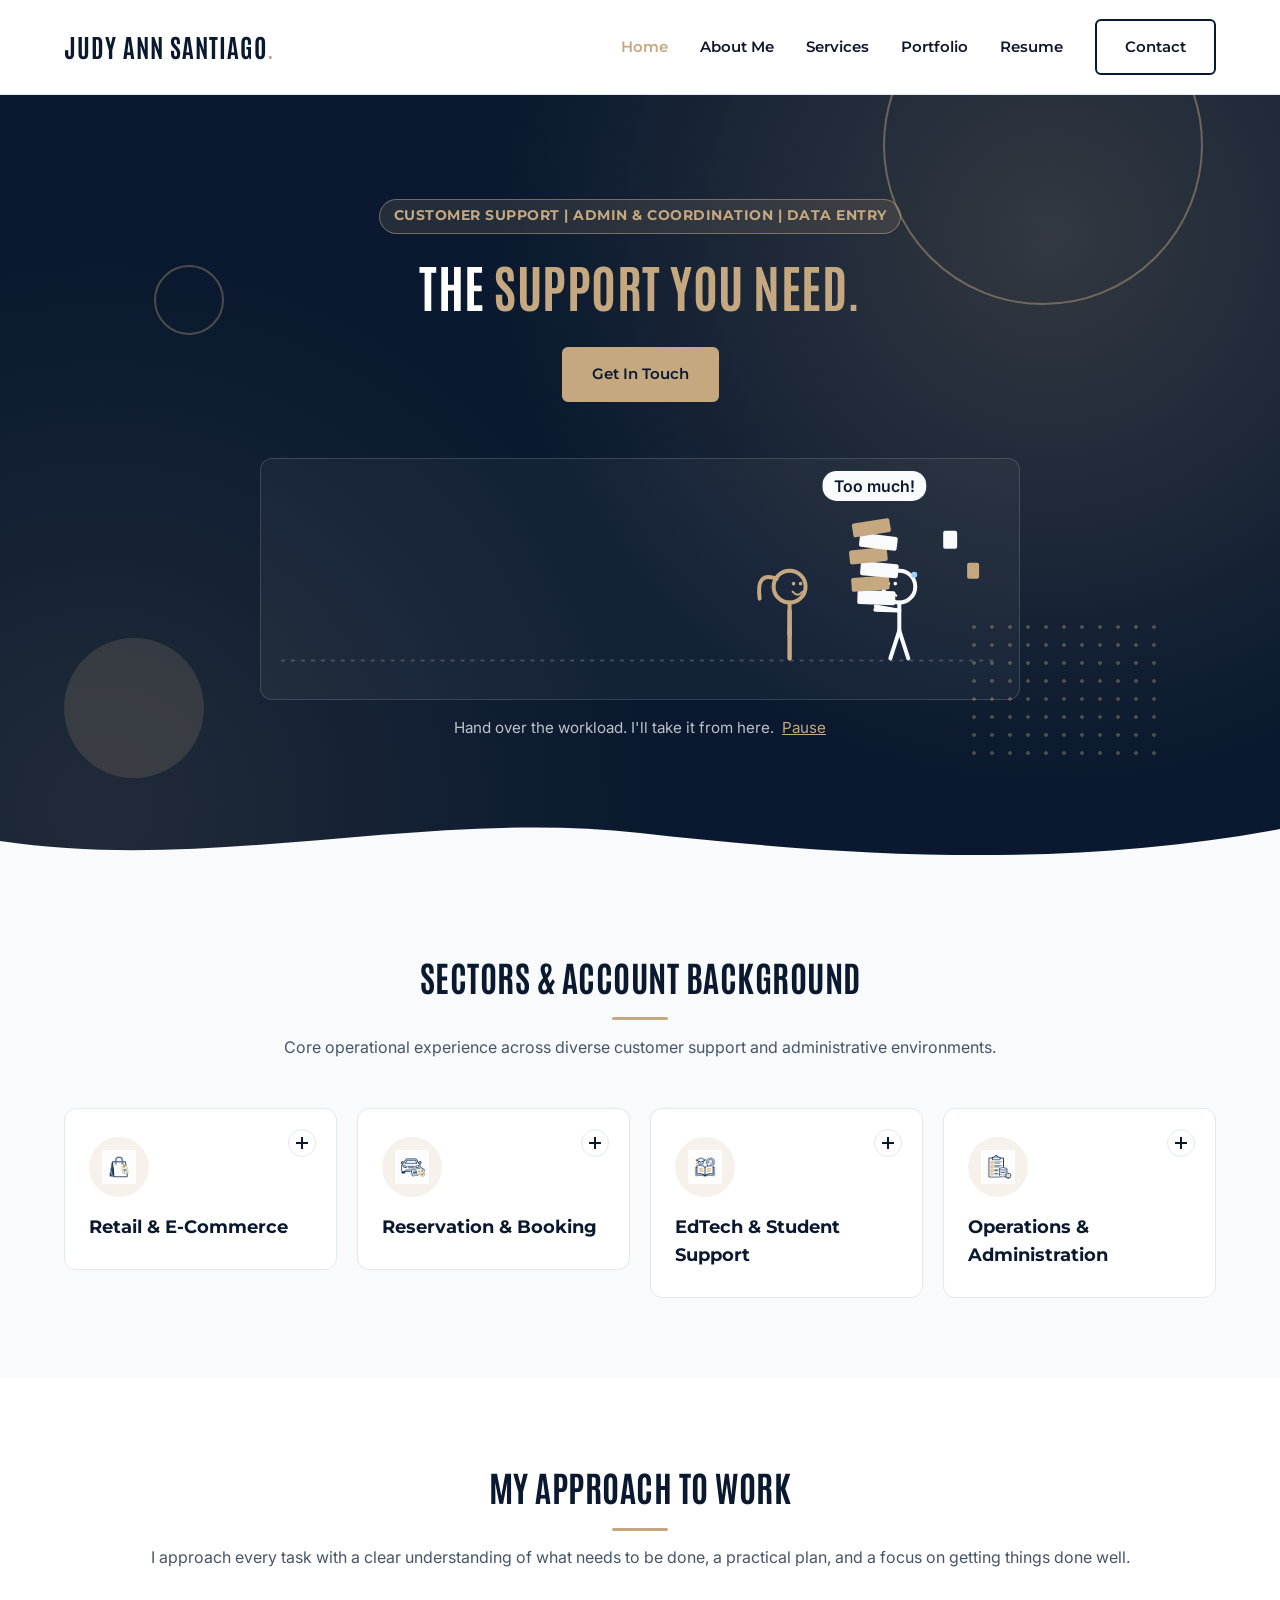
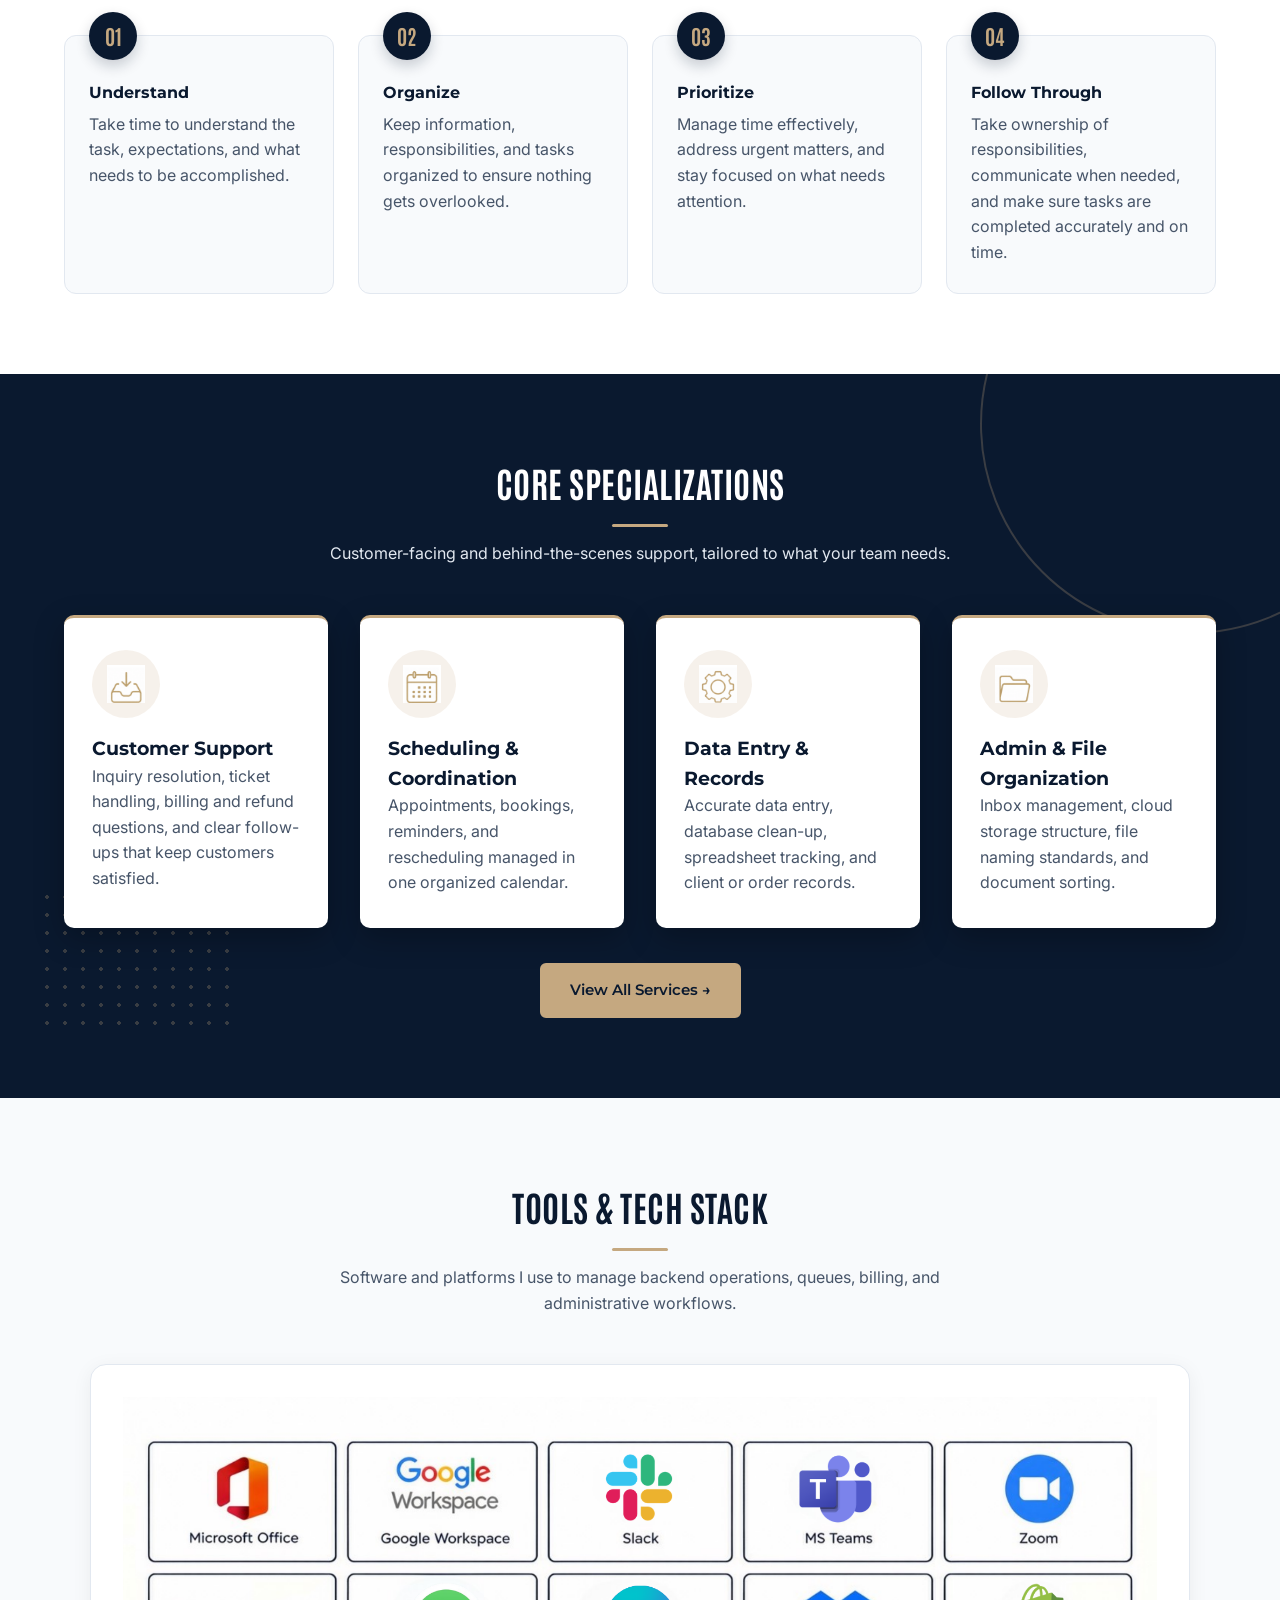
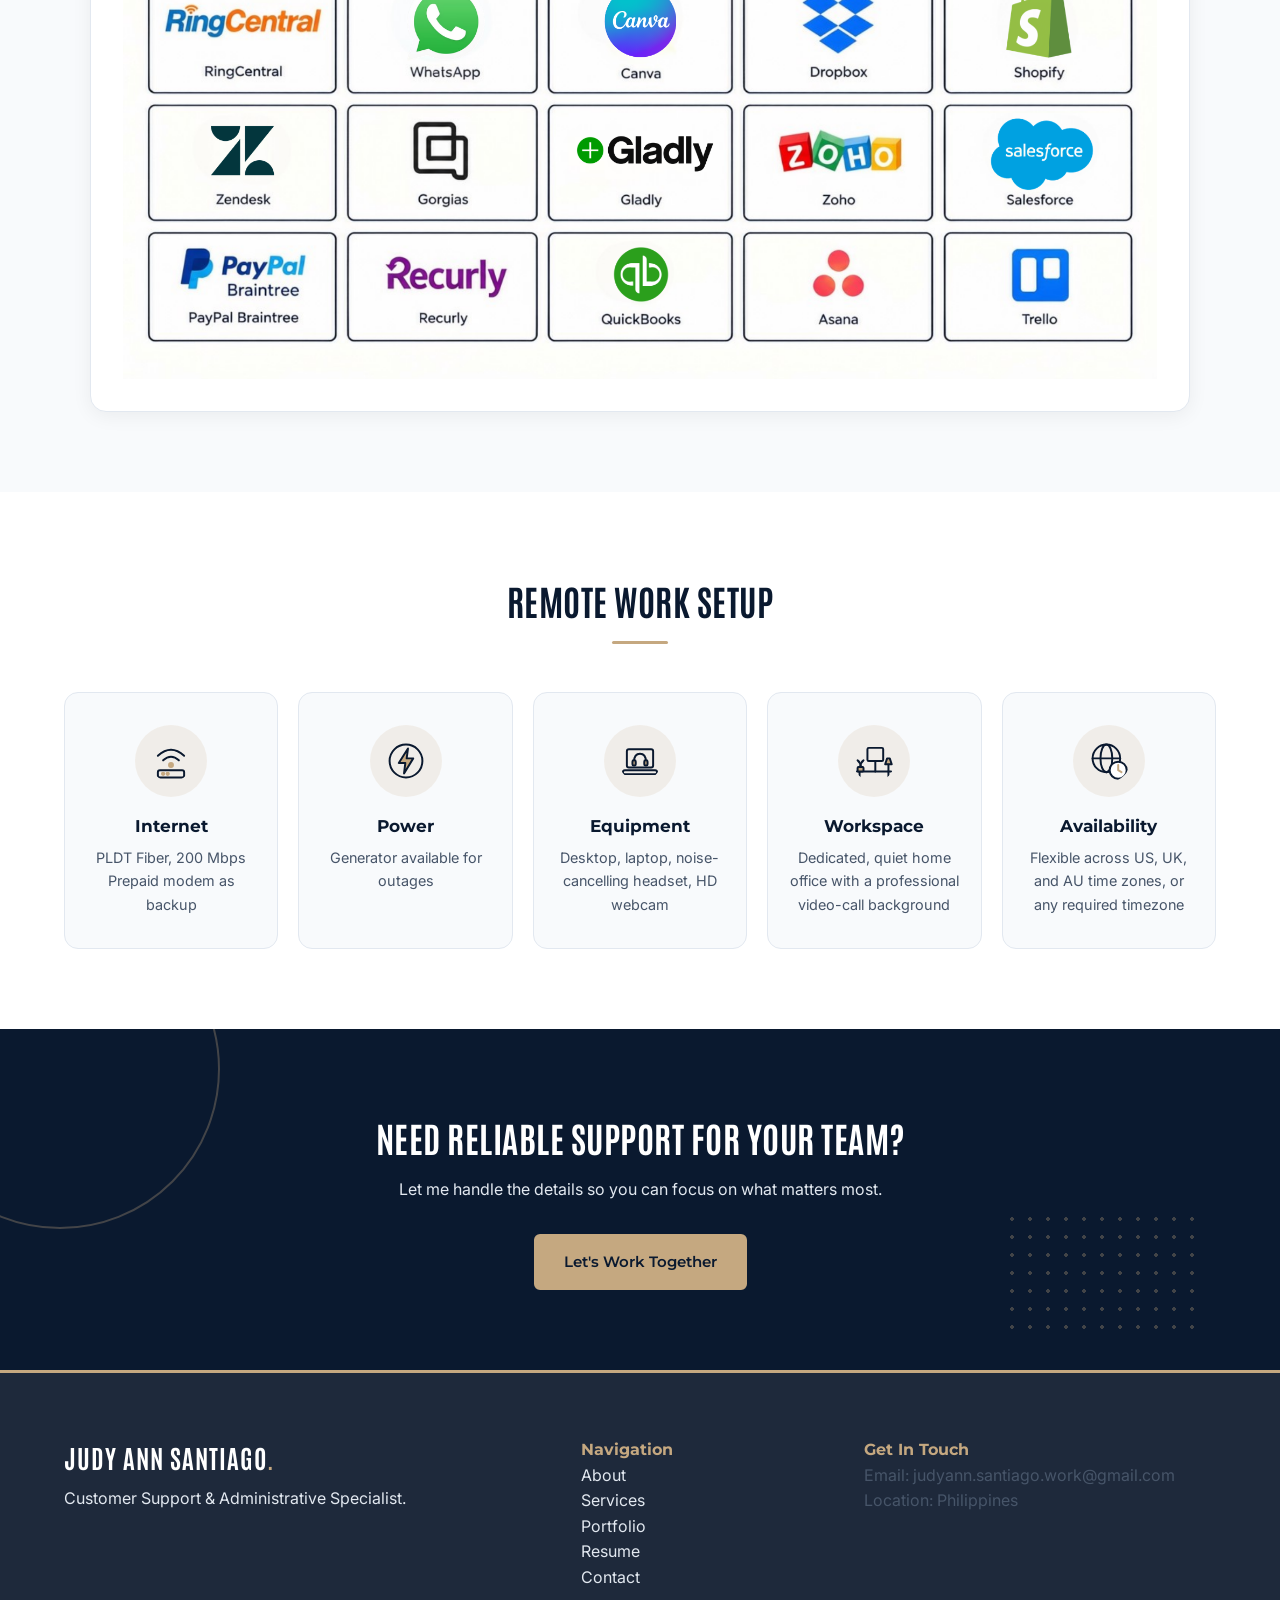
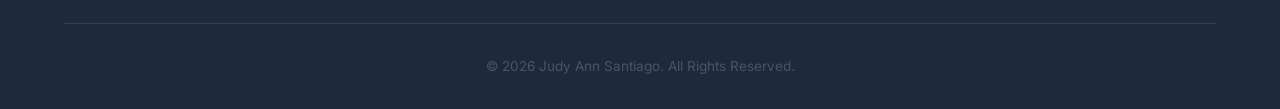
==== commit acb40320: "Update index.html" ====
--- a/index.html
+++ b/index.html
@@ -3,8 +3,8 @@
 <head>
     <meta charset="UTF-8">
     <meta name="viewport" content="width=device-width, initial-scale=1.0">
-    <title>Judy Ann Santiago | Administrative Support | Scheduling &amp; Coordination | Back-Office Operations</title>
-    <meta name="description" content="Administrative and coordination support: scheduling, records, inbox management, and follow-ups, backed by four years of high-volume operations work.">
+    <title>Judy Ann Santiago | Customer Support | Administrative Support | Coordination | Data Entry</title>
+    <meta name="description" content="Customer support, administrative, coordination, and data entry support, backed by four years of high-volume operations work.">
     <script>document.documentElement.classList.add('js');</script>
 
     <!-- Google Fonts -->
@@ -126,16 +126,9 @@
             color: var(--bg-white);
             font-size: 3.2rem;
             line-height: 1.15;
-            margin-bottom: 24px;
+            margin-bottom: 32px;
         }
         .hm-gold { color: var(--accent-gold); }
-        .hm-hero .hero-subtitle {
-            max-width: 750px;
-            margin: 0 auto 2.2rem;
-            font-size: 1.15rem;
-            line-height: 1.6;
-            color: rgba(248, 250, 252, 0.82);
-        }
         .hm-hero .hero-cta {
             justify-content: center;
             margin-bottom: 3.5rem;
@@ -602,17 +595,14 @@
         <span class="hm-shape s4" aria-hidden="true"></span>
 
         <div class="container">
-            <span class="badge hm-in" style="--d: 0.05s;">ADMINISTRATIVE SUPPORT | SCHEDULING &amp; COORDINATION | BACK-OFFICE OPERATIONS</span>
-            <h1 class="hm-in" style="--d: 0.15s;">THE <span class="hm-gold">BACKEND PARTNER</span> YOUR BUSINESS NEEDS.</h1>
-            <p class="hero-subtitle hm-in" style="--d: 0.3s;">
-                Four years of high-volume, deadline-driven support behind me. Now I'm focused on admin and coordination for home care and logistics teams: scheduling, records, and follow-ups handled accurately.
-            </p>
-            <div class="hero-cta hm-in" style="--d: 0.45s;">
+            <span class="badge hm-in" style="--d: 0.05s;">CUSTOMER SUPPORT | ADMIN &amp; COORDINATION | DATA ENTRY</span>
+            <h1 class="hm-in" style="--d: 0.15s;">THE <span class="hm-gold">SUPPORT YOU NEED.</span></h1>
+            <div class="hero-cta hm-in" style="--d: 0.3s;">
                 <a href="contact.html" class="btn btn-secondary">Get In Touch</a>
             </div>
 
             <!-- Helping-hand scene: she runs over, takes the workload, the client smiles (loops) -->
-            <div class="hm-in" style="--d: 0.6s;">
+            <div class="hm-in" style="--d: 0.45s;">
                 <div class="hm-scene">
                     <svg id="hmScene" viewBox="0 0 760 240" role="img" aria-label="Animation: a stick-figure assistant runs to an overloaded client, takes his huge stack of work, and the client smiles.">
                         <line x1="20" y1="202" x2="740" y2="202" stroke="rgba(255,255,255,.18)" stroke-width="2" stroke-dasharray="4 6"/>
@@ -675,7 +665,7 @@
                         <text class="done-tag f-gold" x="640" y="40" text-anchor="middle" font-size="20">Handled &#10003;</text>
                     </svg>
                 </div>
-                <p class="hm-board-note">Hand over the workload. I handle it, and you get your time back.<button type="button" class="hm-replay" id="hmReplay">Pause</button></p>
+                <p class="hm-board-note">Hand over the workload. I'll take it from here.<button type="button" class="hm-replay" id="hmReplay">Pause</button></p>
             </div>
         </div>
 
@@ -705,7 +695,7 @@
                     <h3>Retail &amp; E-Commerce</h3>
                     <div class="ind-details">
                         <div class="ind-details-inner">
-                            <p>Tracked orders, shipping exceptions, and customer follow-ups across online retail and dropshipping accounts, keeping details accurate and customers informed.</p>
+                            <p>Managed frontline customer service queues for online retail and dropshipping accounts, handling order inquiries, shipping exceptions, and customer satisfaction resolutions.</p>
                         </div>
                     </div>
                 </div>
@@ -760,29 +750,29 @@
     <section class="framework-section hm-framework hm-sec" id="hmFramework">
         <div class="container">
             <div class="section-title text-center hm-reveal">
-                <h2>My Approach to Organized Work</h2>
-                <p>I approach administrative work with structure, clarity, and focus on practical solutions.</p>
+                <h2>My Approach to Work</h2>
+                <p>I approach every task with a clear understanding of what needs to be done, a practical plan, and a focus on getting things done well.</p>
             </div>
             <div class="framework-steps" data-stagger>
                 <div class="step-card">
                     <div class="step-num">01</div>
                     <h4>Understand</h4>
-                    <p>Identify core bottlenecks, friction points, and causes of delay.</p>
+                    <p>Take time to understand the task, expectations, and what needs to be accomplished.</p>
                 </div>
                 <div class="step-card">
                     <div class="step-num">02</div>
                     <h4>Organize</h4>
-                    <p>Sort, standardize, and structure incoming data and communications.</p>
+                    <p>Keep information, responsibilities, and tasks organized to ensure nothing gets overlooked.</p>
                 </div>
                 <div class="step-card">
                     <div class="step-num">03</div>
                     <h4>Prioritize</h4>
-                    <p>Establish strict rules for urgency, impact, and time-blocking.</p>
+                    <p>Manage time effectively, address urgent matters, and stay focused on what needs attention.</p>
                 </div>
                 <div class="step-card">
                     <div class="step-num">04</div>
-                    <h4>Systemize</h4>
-                    <p>Implement SOPs, filters, and trackers to maintain long-term order.</p>
+                    <h4>Follow Through</h4>
+                    <p>Take ownership of responsibilities, communicate when needed, and make sure tasks are completed accurately and on time.</p>
                 </div>
             </div>
         </div>
@@ -793,44 +783,44 @@
         <div class="container">
             <div class="section-title text-center hm-reveal">
                 <h2>Core Specializations</h2>
-                <p>Tailored administrative and operational assistance to free up your bandwidth.</p>
+                <p>Customer-facing and behind-the-scenes support, tailored to what your team needs.</p>
             </div>
             <div class="services-grid" data-stagger>
 
-                <!-- Card 1: Scheduling & Calendar Coordination -->
+                <!-- Card 1: Customer Support -->
                 <div class="service-box">
                     <div class="service-icon">
-                        <img src="assets/images/icon-calendar.png" alt="Scheduling &amp; Calendar Coordination Icon">
-                    </div>
-                    <h3>Scheduling &amp; Calendar Coordination</h3>
-                    <p>Appointments, bookings, reminders, and rescheduling managed in one organized calendar.</p>
-                </div>
-
-                <!-- Card 2: Client & Vendor Communication -->
+                        <img src="assets/images/icon-inbox.png" alt="Customer Support Icon">
+                    </div>
+                    <h3>Customer Support</h3>
+                    <p>Inquiry resolution, ticket handling, billing and refund questions, and clear follow-ups that keep customers satisfied.</p>
+                </div>
+
+                <!-- Card 2: Scheduling & Coordination -->
                 <div class="service-box">
                     <div class="service-icon">
-                        <img src="assets/images/icon-inbox.png" alt="Client &amp; Vendor Communication Icon">
-                    </div>
-                    <h3>Client &amp; Vendor Communication</h3>
-                    <p>Inbox management, follow-ups, and status updates so nothing waits on a reply.</p>
-                </div>
-
-                <!-- Card 3: Records & Data Entry -->
+                        <img src="assets/images/icon-calendar.png" alt="Scheduling &amp; Coordination Icon">
+                    </div>
+                    <h3>Scheduling &amp; Coordination</h3>
+                    <p>Appointments, bookings, reminders, and rescheduling managed in one organized calendar.</p>
+                </div>
+
+                <!-- Card 3: Data Entry & Records -->
                 <div class="service-box">
                     <div class="service-icon">
-                        <img src="assets/images/icon-crm.png" alt="Records &amp; Data Entry Icon">
-                    </div>
-                    <h3>Records &amp; Data Entry</h3>
+                        <img src="assets/images/icon-crm.png" alt="Data Entry &amp; Records Icon">
+                    </div>
+                    <h3>Data Entry &amp; Records</h3>
                     <p>Accurate data entry, database clean-up, spreadsheet tracking, and client or order records.</p>
                 </div>
 
-                <!-- Card 4: Digital File Organization -->
+                <!-- Card 4: Admin & File Organization -->
                 <div class="service-box">
                     <div class="service-icon">
-                        <img src="assets/images/icon-folder.png" alt="Digital File Organization Icon">
-                    </div>
-                    <h3>Digital File Organization</h3>
-                    <p>Cloud storage hierarchies, file naming standardization, and legacy document sorting.</p>
+                        <img src="assets/images/icon-folder.png" alt="Admin &amp; File Organization Icon">
+                    </div>
+                    <h3>Admin &amp; File Organization</h3>
+                    <p>Inbox management, cloud storage structure, file naming standards, and document sorting.</p>
                 </div>
 
             </div>
@@ -860,14 +850,13 @@
         <div class="container">
             <div class="section-title text-center hm-reveal">
                 <h2>Remote Work Setup</h2>
-                <p>Backup internet and power, plus a quiet space for calls.</p>
             </div>
 
             <div class="setup-grid" data-stagger>
                 <div class="setup-card">
                     <img class="setup-icon" src="assets/images/icon-internet.svg" alt="">
                     <h3>Internet</h3>
-                    <p>PLDT Fiber, 200 Mbps<br>Prepaid mobile data modem as backup</p>
+                    <p>PLDT Fiber, 200 Mbps<br>Prepaid modem as backup</p>
                 </div>
                 <div class="setup-card">
                     <img class="setup-icon" src="assets/images/icon-power.svg" alt="">
@@ -896,8 +885,8 @@
     <!-- Contact Banner / Footer CTA -->
     <section class="cta-banner">
         <div class="container text-center">
-            <h2>Ready to Streamline Your Operations?</h2>
-            <p>Let me handle the behind-the-scenes details so you can focus on growing your business.</p>
+            <h2>Need Reliable Support for Your Team?</h2>
+            <p>Let me handle the details so you can focus on what matters most.</p>
             <a href="contact.html" class="btn btn-primary btn-large">Let's Work Together</a>
         </div>
     </section>
@@ -907,7 +896,7 @@
         <div class="container footer-content">
             <div class="footer-brand">
                 <a href="index.html" class="logo">JUDY ANN SANTIAGO<span>.</span></a>
-                <p>Administrative &amp; Operations Support Specialist.</p>
+                <p>Customer Support &amp; Administrative Specialist.</p>
             </div>
             <div class="footer-links">
                 <h4>Navigation</h4>
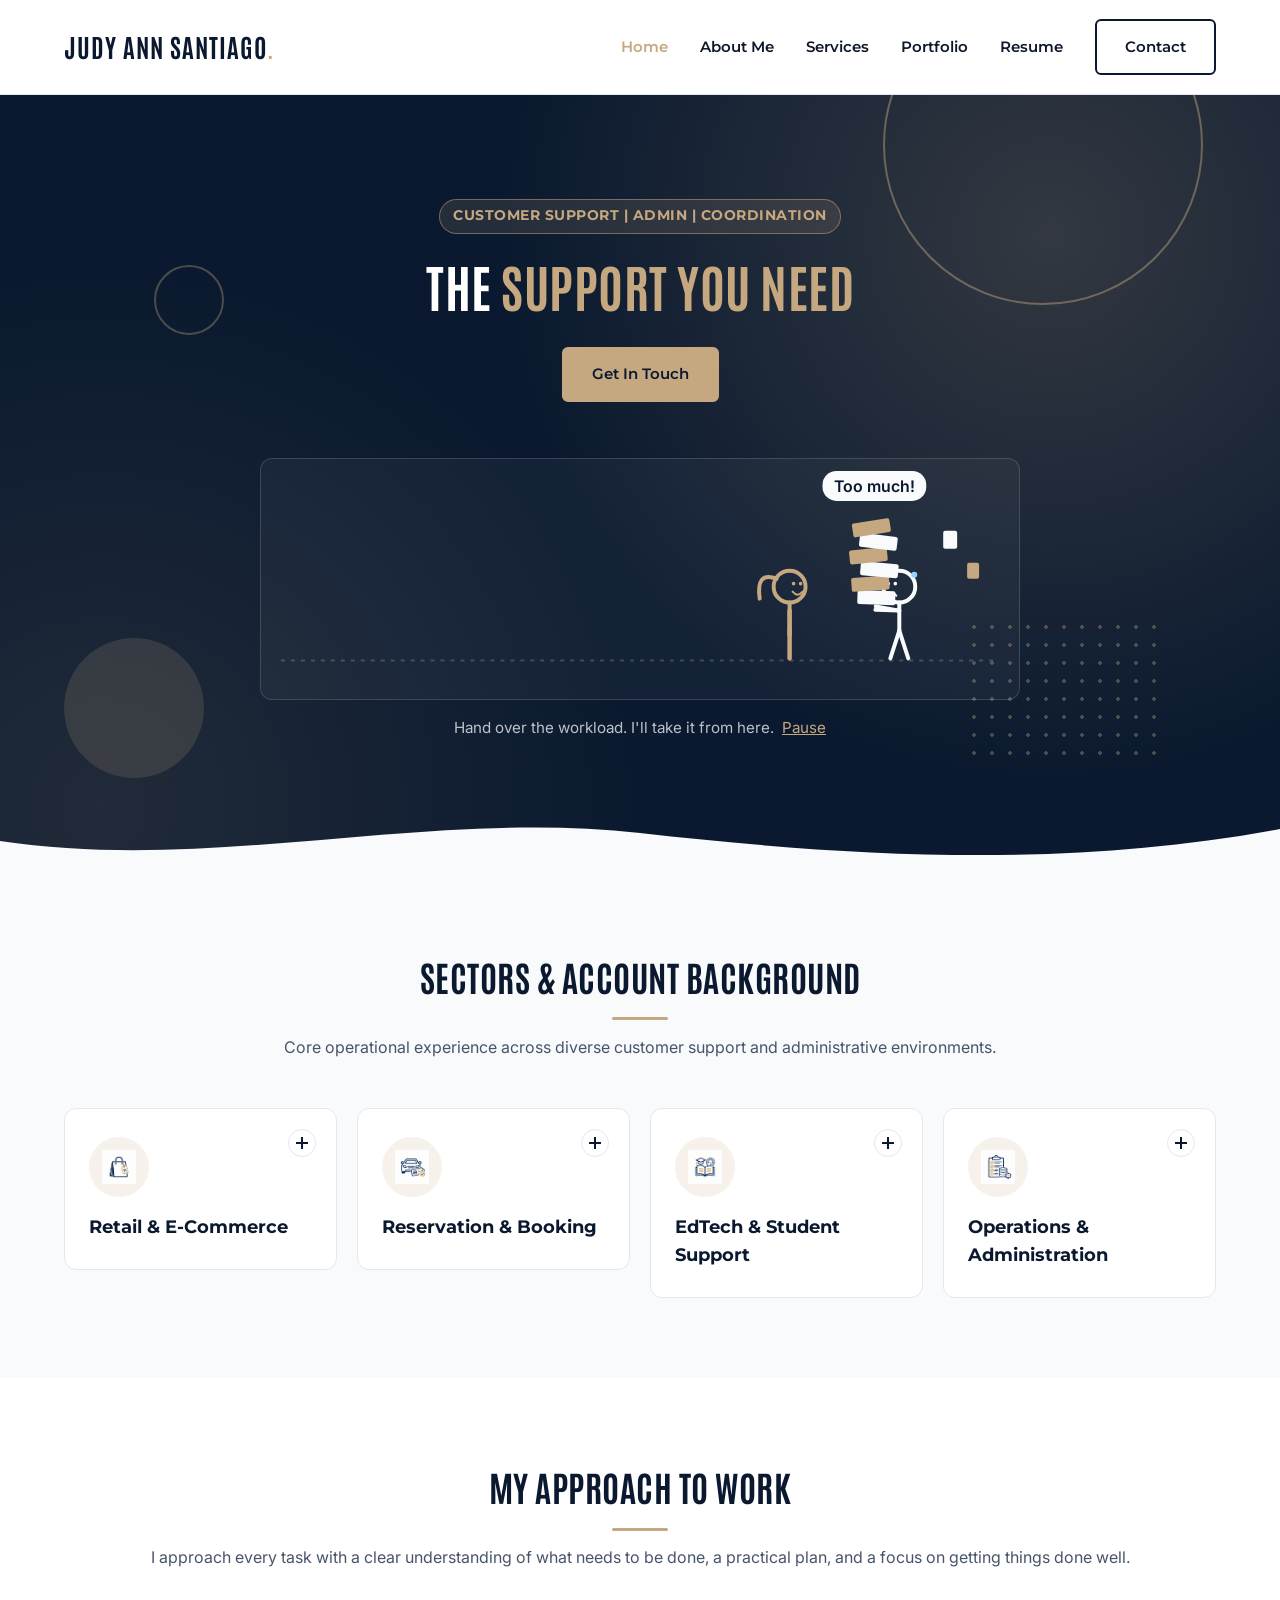
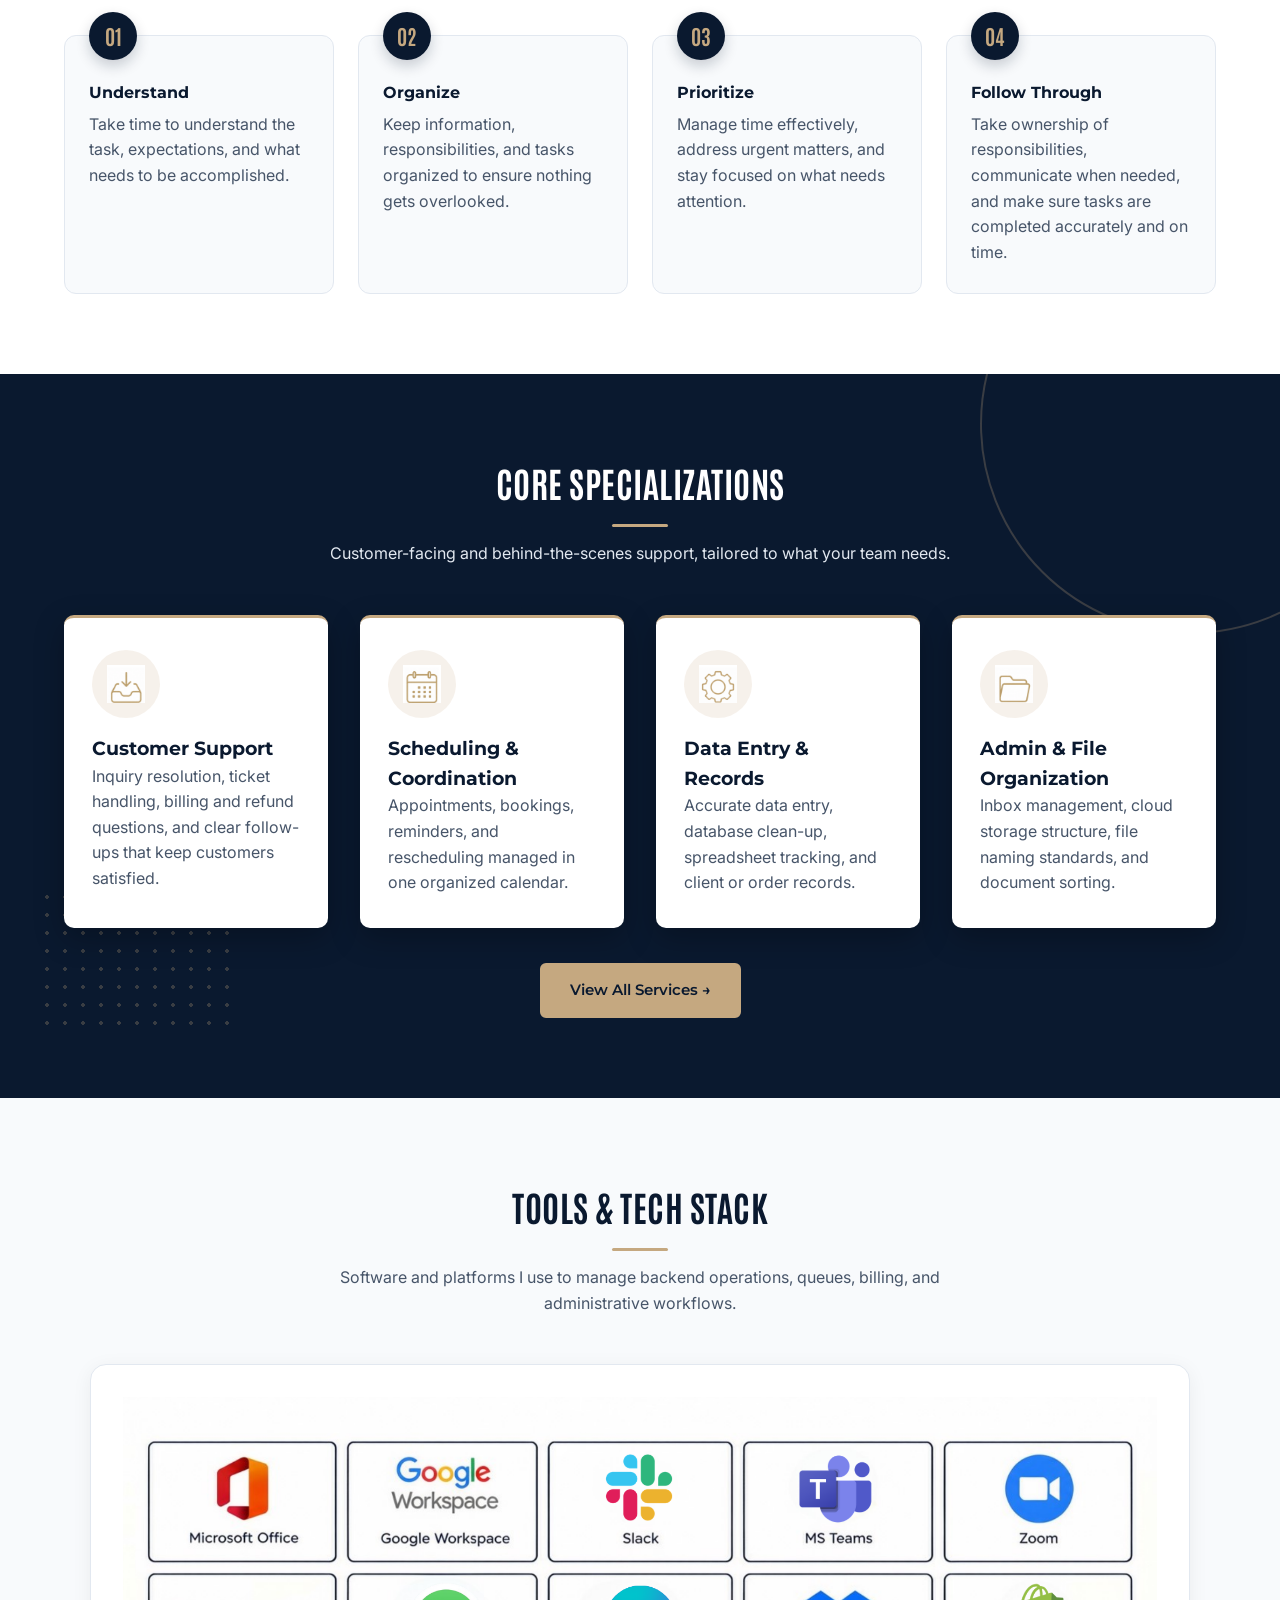
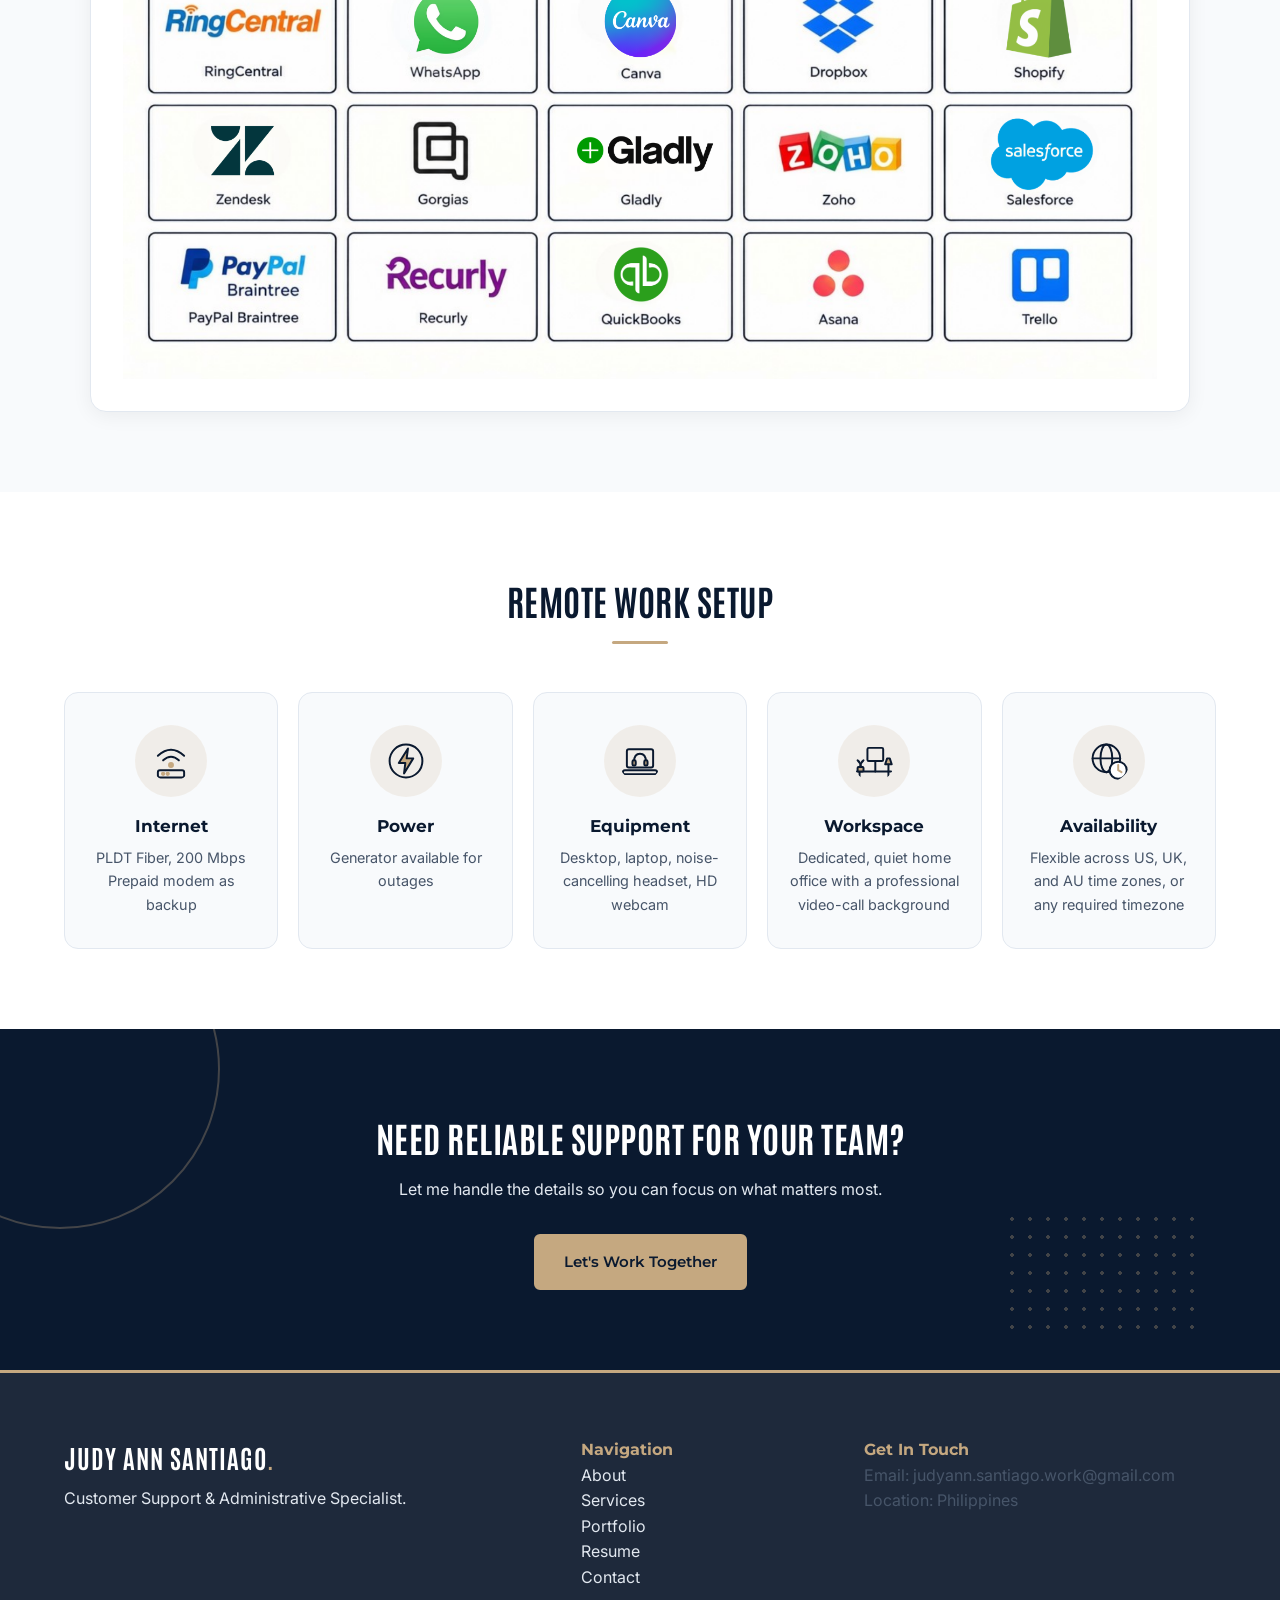
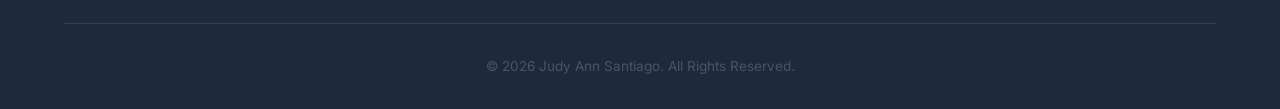
==== commit f931349e: "Update index.html" ====
--- a/index.html
+++ b/index.html
@@ -3,7 +3,7 @@
 <head>
     <meta charset="UTF-8">
     <meta name="viewport" content="width=device-width, initial-scale=1.0">
-    <title>Judy Ann Santiago | Customer Support | Administrative Support | Coordination | Data Entry</title>
+    <title>Judy Ann Santiago | Customer Support | Admin | Coordination</title>
     <meta name="description" content="Customer support, administrative, coordination, and data entry support, backed by four years of high-volume operations work.">
     <script>document.documentElement.classList.add('js');</script>
 
@@ -595,8 +595,8 @@
         <span class="hm-shape s4" aria-hidden="true"></span>
 
         <div class="container">
-            <span class="badge hm-in" style="--d: 0.05s;">CUSTOMER SUPPORT | ADMIN &amp; COORDINATION | DATA ENTRY</span>
-            <h1 class="hm-in" style="--d: 0.15s;">THE <span class="hm-gold">SUPPORT YOU NEED.</span></h1>
+            <span class="badge hm-in" style="--d: 0.05s;">CUSTOMER SUPPORT | ADMIN | COORDINATION</span>
+            <h1 class="hm-in" style="--d: 0.15s;">THE <span class="hm-gold">SUPPORT YOU NEED</span></h1>
             <div class="hero-cta hm-in" style="--d: 0.3s;">
                 <a href="contact.html" class="btn btn-secondary">Get In Touch</a>
             </div>
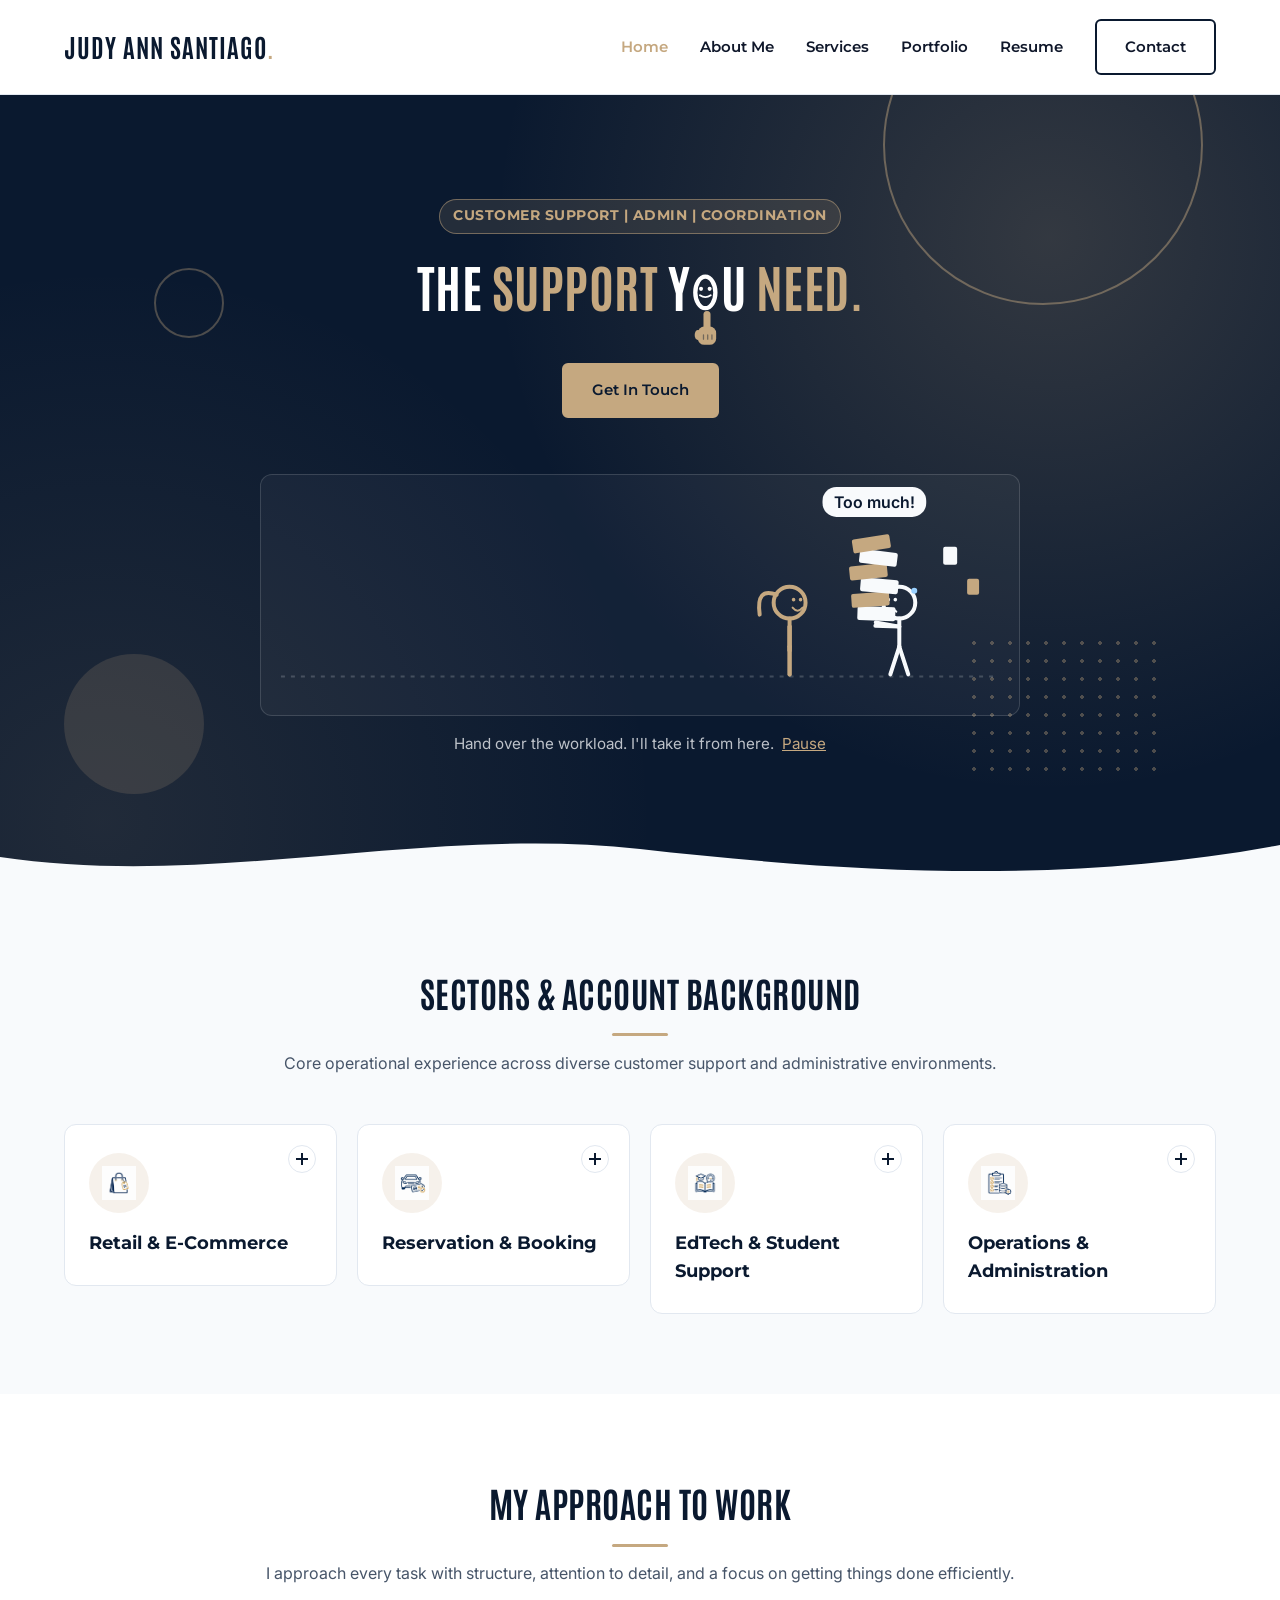
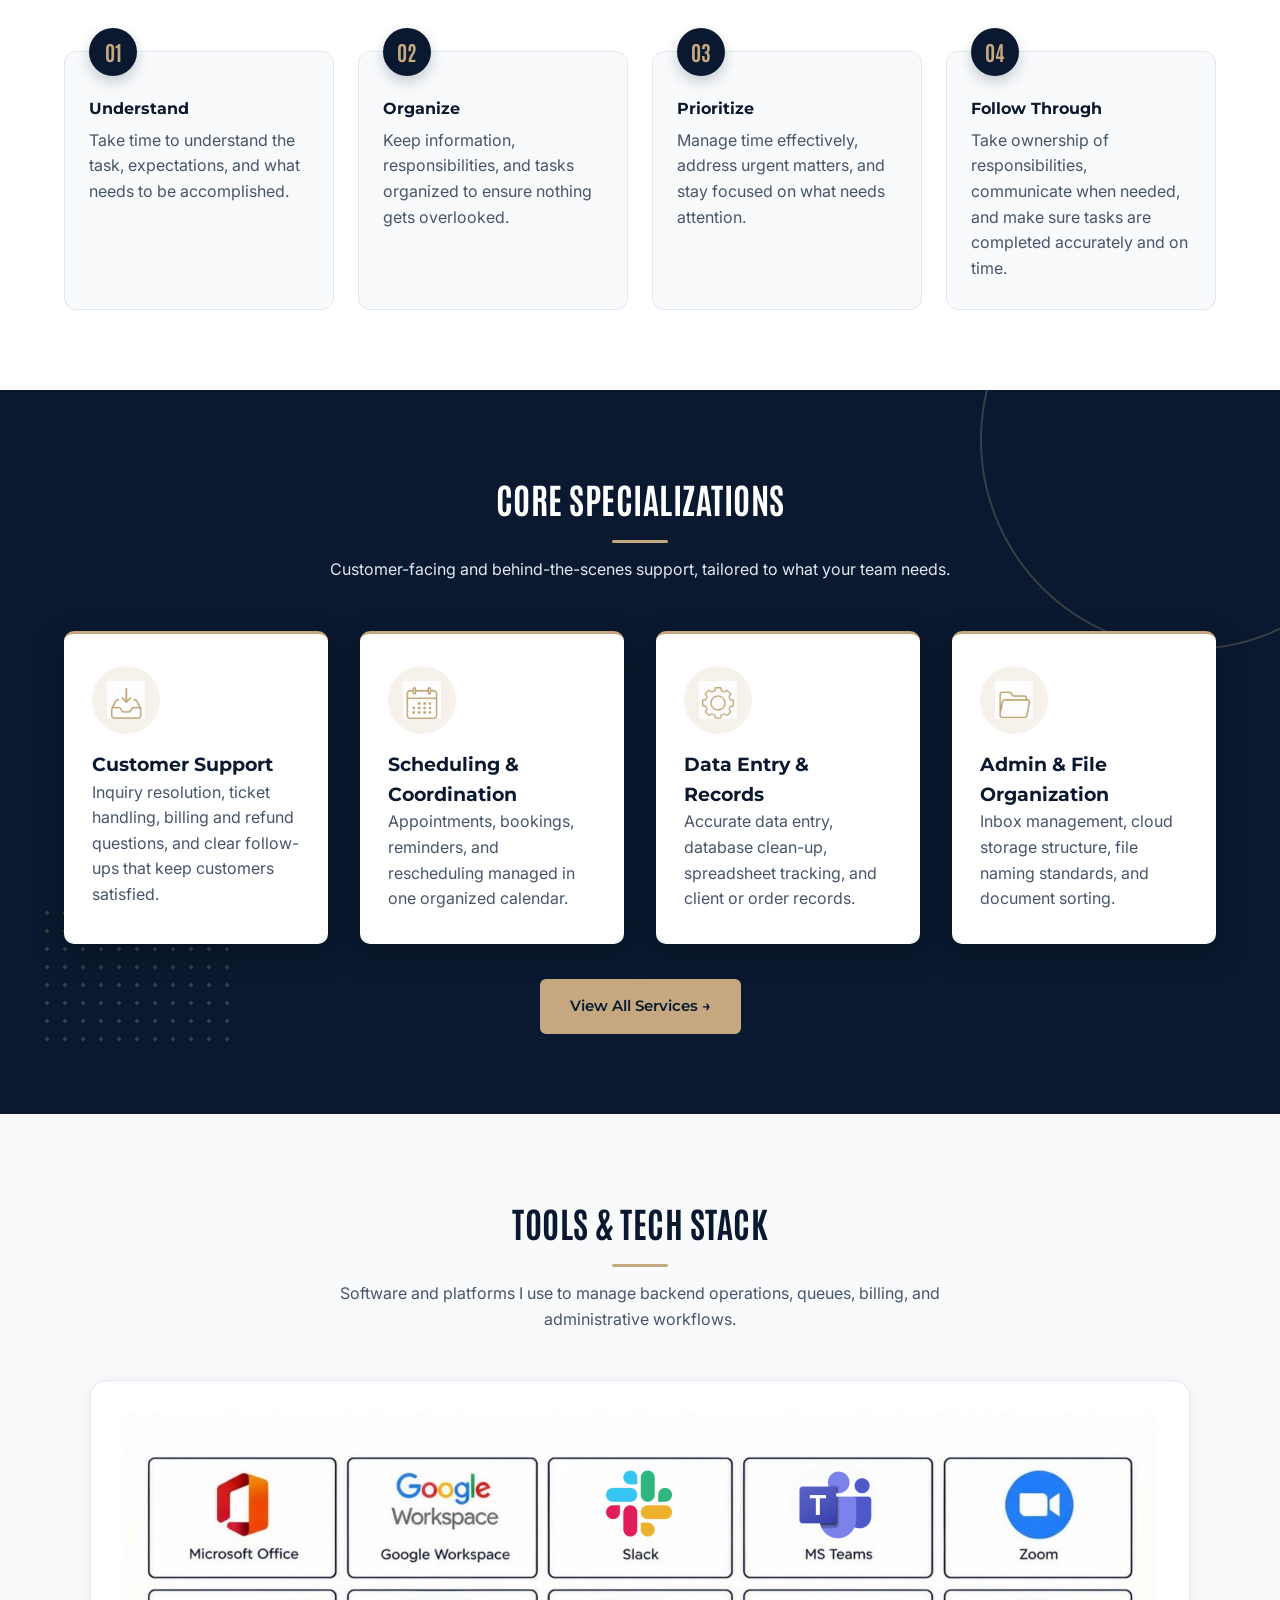
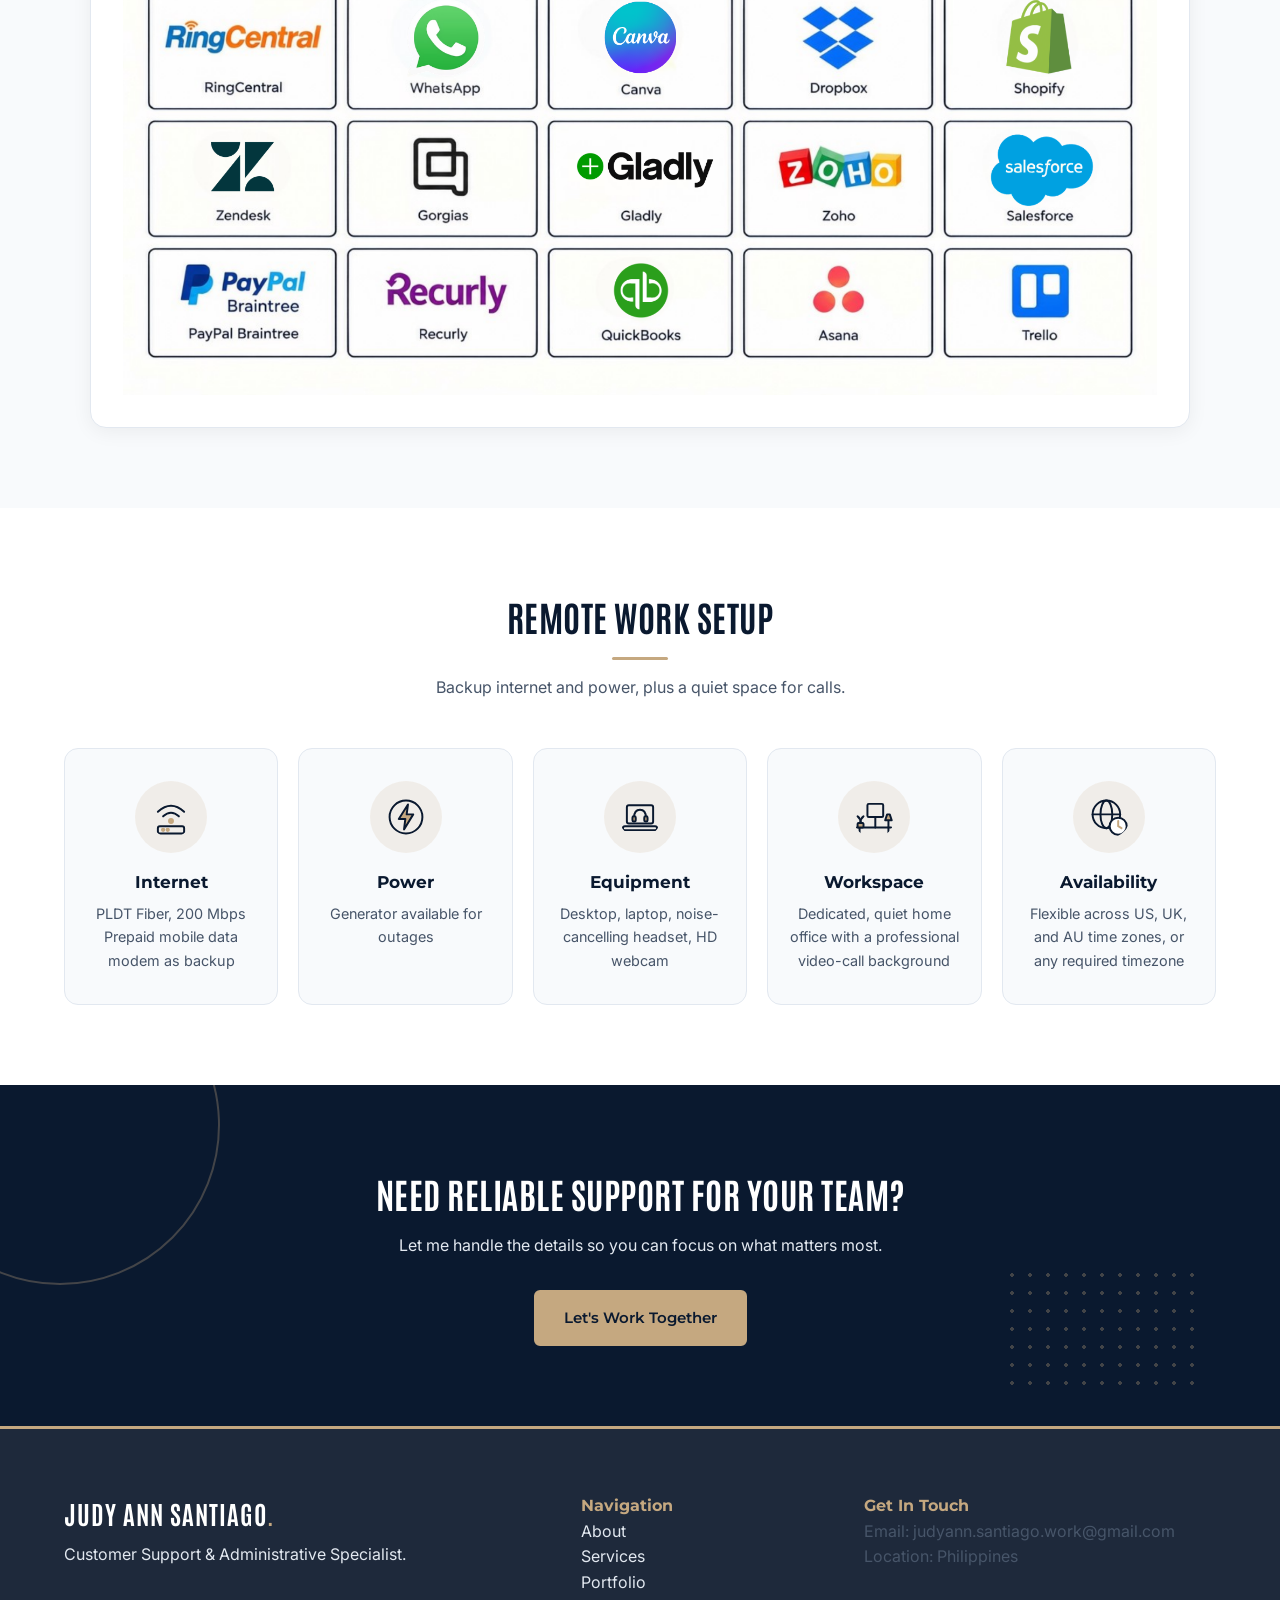
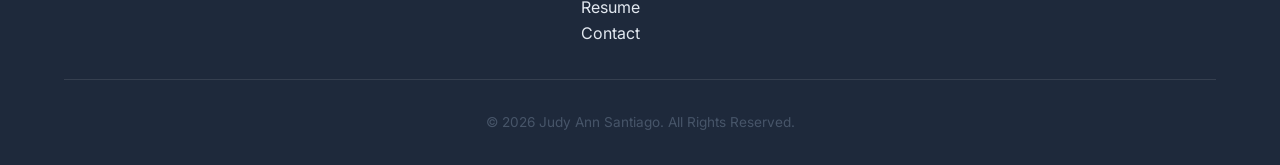
==== commit 4dcf4b0f: "Update index.html" ====
--- a/index.html
+++ b/index.html
@@ -4,7 +4,7 @@
     <meta charset="UTF-8">
     <meta name="viewport" content="width=device-width, initial-scale=1.0">
     <title>Judy Ann Santiago | Customer Support | Admin | Coordination</title>
-    <meta name="description" content="Customer support, administrative, coordination, and data entry support, backed by four years of high-volume operations work.">
+    <meta name="description" content="Customer support, administrative, and coordination support from Judy Ann Santiago. Four years of remote customer support experience.">
     <script>document.documentElement.classList.add('js');</script>
 
     <!-- Google Fonts -->
@@ -126,7 +126,7 @@
             color: var(--bg-white);
             font-size: 3.2rem;
             line-height: 1.15;
-            margin-bottom: 32px;
+            margin-bottom: 3rem;
         }
         .hm-gold { color: var(--accent-gold); }
         .hm-hero .hero-cta {
@@ -136,6 +136,64 @@
         .hm-hero .btn-secondary:hover {
             transform: translateY(-2px);
             box-shadow: 0 10px 24px rgba(197, 168, 128, 0.35);
+        }
+
+        /* ---------- Animated "YOU" in the headline ---------- */
+        .hm-sr {
+            position: absolute;
+            width: 1px;
+            height: 1px;
+            overflow: hidden;
+            clip: rect(0 0 0 0);
+            white-space: nowrap;
+        }
+        .hm-you {
+            position: relative;
+            display: inline-block;
+            color: var(--bg-white);
+            cursor: pointer;
+            transition: text-shadow 0.4s ease;
+        }
+        .hm-you.glow { text-shadow: 0 0 20px rgba(197, 168, 128, 0.6); }
+
+        /* The "O" is a little face */
+        .hm-o {
+            display: inline-block;
+            width: 0.56em;
+            height: 0.76em;
+            margin: 0 0.015em;
+            vertical-align: -0.03em;
+        }
+        .hm-o svg { display: block; width: 100%; height: 100%; overflow: visible; }
+        .hm-eye { fill: currentColor; transition: opacity 0.15s ease; }
+        .hm-wk { opacity: 0; transition: opacity 0.15s ease; }
+        .hm-mouth {
+            transform-box: fill-box;
+            transform-origin: 50% 0;
+            transition: transform 0.3s ease;
+        }
+        .hm-you.wink .hm-eyeL { opacity: 0; }
+        .hm-you.wink .hm-wk { opacity: 1; }
+        .hm-you.smile .hm-mouth { transform: scaleY(1.7) scaleX(1.12); }
+
+        /* The pointing hand */
+        .hm-hand {
+            position: absolute;
+            left: 50%;
+            top: 88%;
+            width: 0.55em;
+            height: 0.78em;
+            opacity: 0;
+            transform: translate(-50%, 14px);
+            transition: opacity 0.4s ease, transform 0.4s ease;
+            pointer-events: none;
+        }
+        .hm-hand svg { display: block; width: 100%; height: 100%; }
+        .hm-you.show .hm-hand { opacity: 1; transform: translate(-50%, 0); }
+        .hm-you.jab .hm-hand { animation: hm-jab 0.45s ease-in-out 2; }
+        @keyframes hm-jab {
+            0%, 100% { transform: translate(-50%, 0); }
+            50% { transform: translate(-50%, -10px); }
         }
 
         /* ---------- Helping-hand scene (hero) ---------- */
@@ -545,12 +603,13 @@
             .js .hm-reveal { opacity: 1; transform: none; transition: none; }
             .ind-details, .ind-toggle::before, .ind-toggle::after { transition: none; }
             .hm-scene * { transition: none !important; animation: none !important; }
+            .hm-you, .hm-you *, .hm-hand { transition: none !important; animation: none !important; }
             .hm-framework.lit .step-card .step-num { animation: none; }
         }
 
         @media screen and (max-width: 768px) {
             .hm-hero { padding: 4.5rem 0 6rem; }
-            .hm-hero h1 { font-size: 2.3rem; }
+            .hm-hero h1 { font-size: 2.3rem; margin-bottom: 2.6rem; }
             .hm-shape.s1 { width: 200px; height: 200px; right: -60px; top: -70px; }
             .hm-shape.s2, .hm-shape.s3, .hm-shape.s4 { display: none; }
             .hm-wave svg { height: 36px; }
@@ -596,7 +655,7 @@
 
         <div class="container">
             <span class="badge hm-in" style="--d: 0.05s;">CUSTOMER SUPPORT | ADMIN | COORDINATION</span>
-            <h1 class="hm-in" style="--d: 0.15s;">THE <span class="hm-gold">SUPPORT YOU NEED</span></h1>
+            <h1 class="hm-in" style="--d: 0.15s;">THE <span class="hm-gold">SUPPORT <span class="hm-you" id="hmYou"><span>Y</span><span class="hm-o"><span class="hm-sr">O</span><svg viewBox="0 0 40 54" aria-hidden="true"><ellipse cx="20" cy="27" rx="14" ry="22" fill="none" stroke="currentColor" stroke-width="6"/><circle class="hm-eye hm-eyeL" cx="14" cy="22" r="2.8"/><path class="hm-wk" d="M10.5 22.5 Q14 18.5 17.5 22.5" fill="none" stroke="currentColor" stroke-width="2.4" stroke-linecap="round"/><circle class="hm-eye" cx="26" cy="22" r="2.8"/><path class="hm-mouth" d="M12.5 31 Q20 36 27.5 31" fill="none" stroke="currentColor" stroke-width="2.6" stroke-linecap="round"/></svg></span><span>U</span><span class="hm-hand" aria-hidden="true"><svg viewBox="0 0 40 56"><line x1="20" y1="9" x2="20" y2="30" stroke="#C5A880" stroke-width="10" stroke-linecap="round"/><rect x="7" y="26" width="26" height="26" rx="9" fill="#C5A880"/><ellipse cx="7" cy="38" rx="4.5" ry="7" fill="#C5A880"/><path d="M15 38 V44 M21 38 V44 M27 38 V44" stroke="#0A192F" stroke-width="1.8" stroke-linecap="round" opacity="0.45"/></svg></span></span> NEED.</span></h1>
             <div class="hero-cta hm-in" style="--d: 0.3s;">
                 <a href="contact.html" class="btn btn-secondary">Get In Touch</a>
             </div>
@@ -751,7 +810,7 @@
         <div class="container">
             <div class="section-title text-center hm-reveal">
                 <h2>My Approach to Work</h2>
-                <p>I approach every task with a clear understanding of what needs to be done, a practical plan, and a focus on getting things done well.</p>
+                <p>I approach every task with structure, attention to detail, and a focus on getting things done efficiently.</p>
             </div>
             <div class="framework-steps" data-stagger>
                 <div class="step-card">
@@ -850,13 +909,14 @@
         <div class="container">
             <div class="section-title text-center hm-reveal">
                 <h2>Remote Work Setup</h2>
+                <p>Backup internet and power, plus a quiet space for calls.</p>
             </div>
 
             <div class="setup-grid" data-stagger>
                 <div class="setup-card">
                     <img class="setup-icon" src="assets/images/icon-internet.svg" alt="">
                     <h3>Internet</h3>
-                    <p>PLDT Fiber, 200 Mbps<br>Prepaid modem as backup</p>
+                    <p>PLDT Fiber, 200 Mbps<br>Prepaid mobile data modem as backup</p>
                 </div>
                 <div class="setup-card">
                     <img class="setup-icon" src="assets/images/icon-power.svg" alt="">
@@ -932,6 +992,36 @@
             }
             window.addEventListener('scroll', onScroll, { passive: true });
             onScroll();
+
+            // Headline: a hand points at "YOU", the O winks, then smiles
+            var you = document.getElementById('hmYou');
+            var youTimers = [];
+            var youBusy = false;
+            function youLater(ms, fn) { youTimers.push(setTimeout(fn, ms)); }
+            function playYou() {
+                if (youBusy) return;
+                youBusy = true;
+                youTimers.forEach(clearTimeout);
+                youTimers = [];
+                you.className = 'hm-you';
+                youLater(400,  function () { you.classList.add('show'); });
+                youLater(900,  function () { you.classList.add('jab'); });
+                youLater(1900, function () { you.classList.remove('jab'); you.classList.add('wink'); });
+                youLater(2500, function () {
+                    you.classList.remove('wink', 'show');
+                    you.classList.add('smile', 'glow');
+                });
+                youLater(3700, function () { you.classList.remove('glow'); youBusy = false; });
+            }
+            if (you) {
+                if (reduce) {
+                    you.classList.add('smile');
+                } else {
+                    setTimeout(playYou, 1400);
+                    you.addEventListener('mouseenter', playYou);
+                    you.addEventListener('click', playYou);
+                }
+            }
 
             // Helping-hand scene: she runs over, takes the workload, the client smiles (loops)
             var scene = document.getElementById('hmScene');
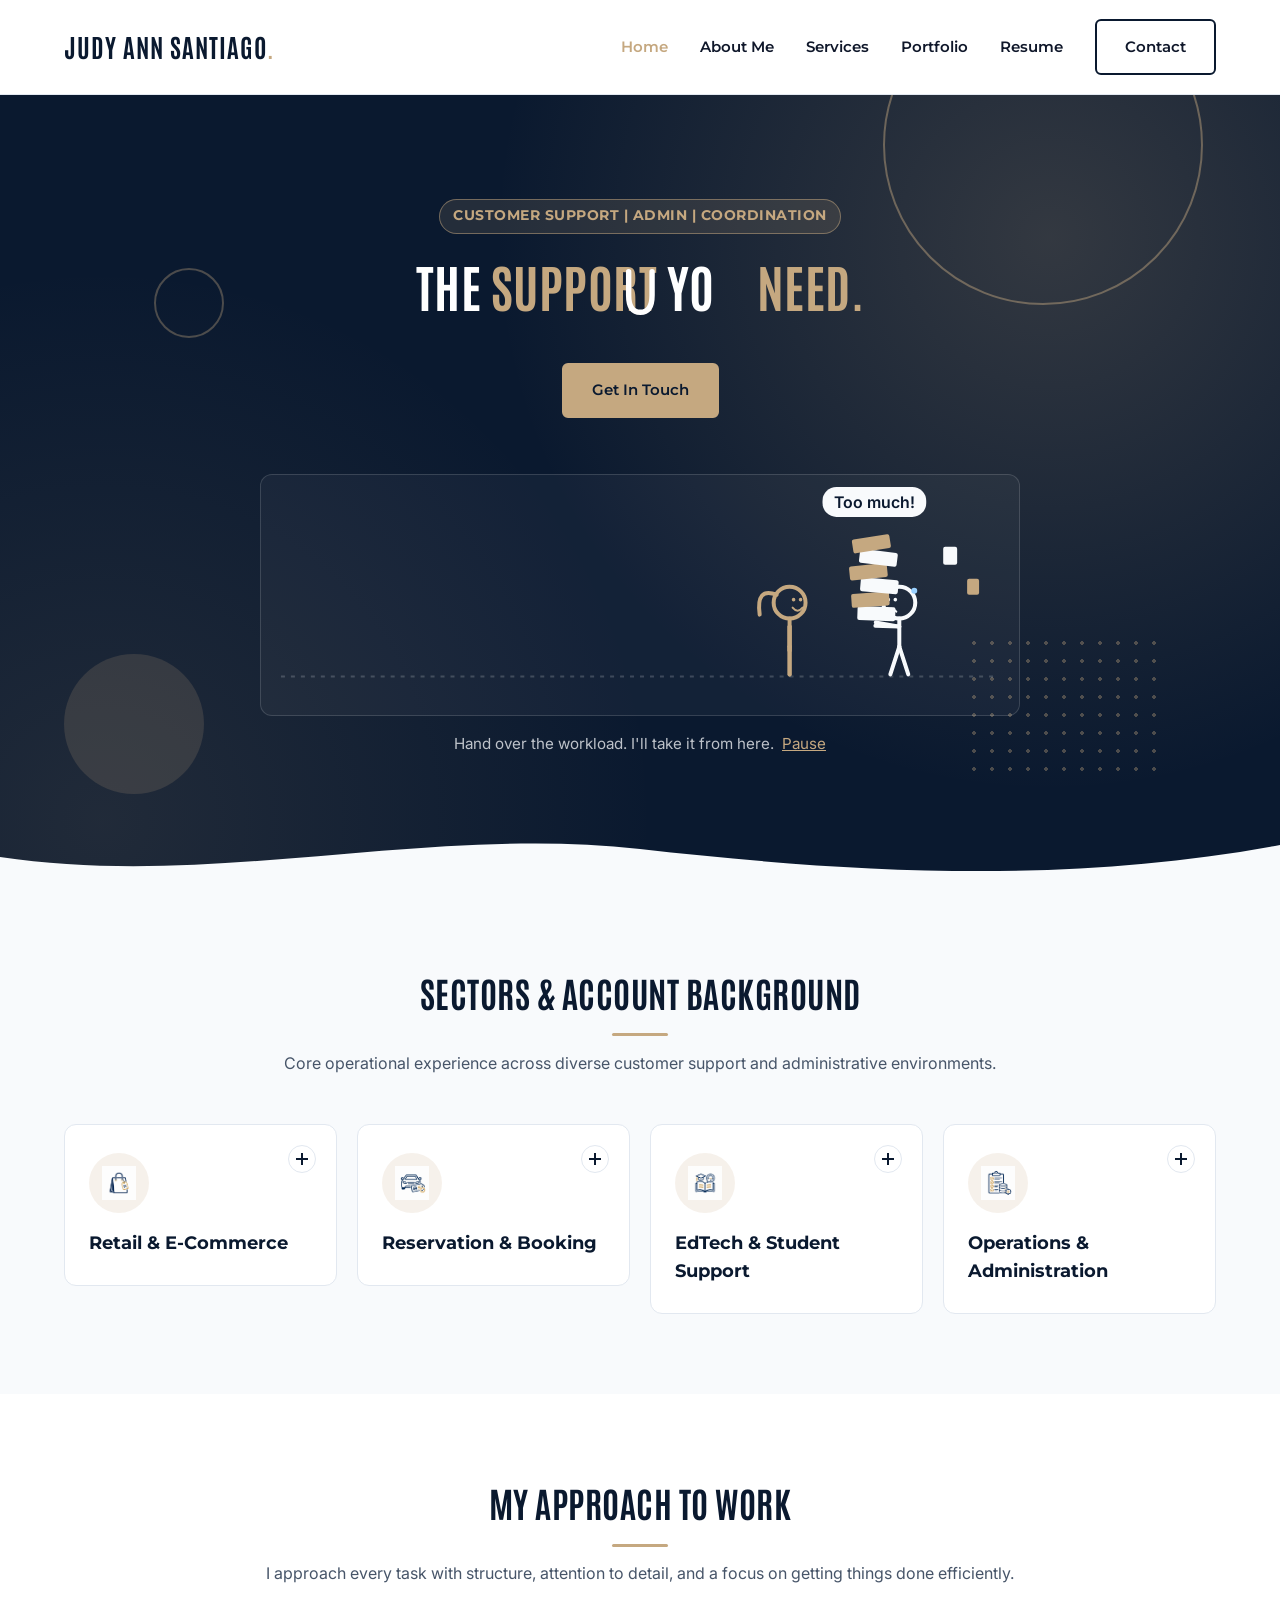
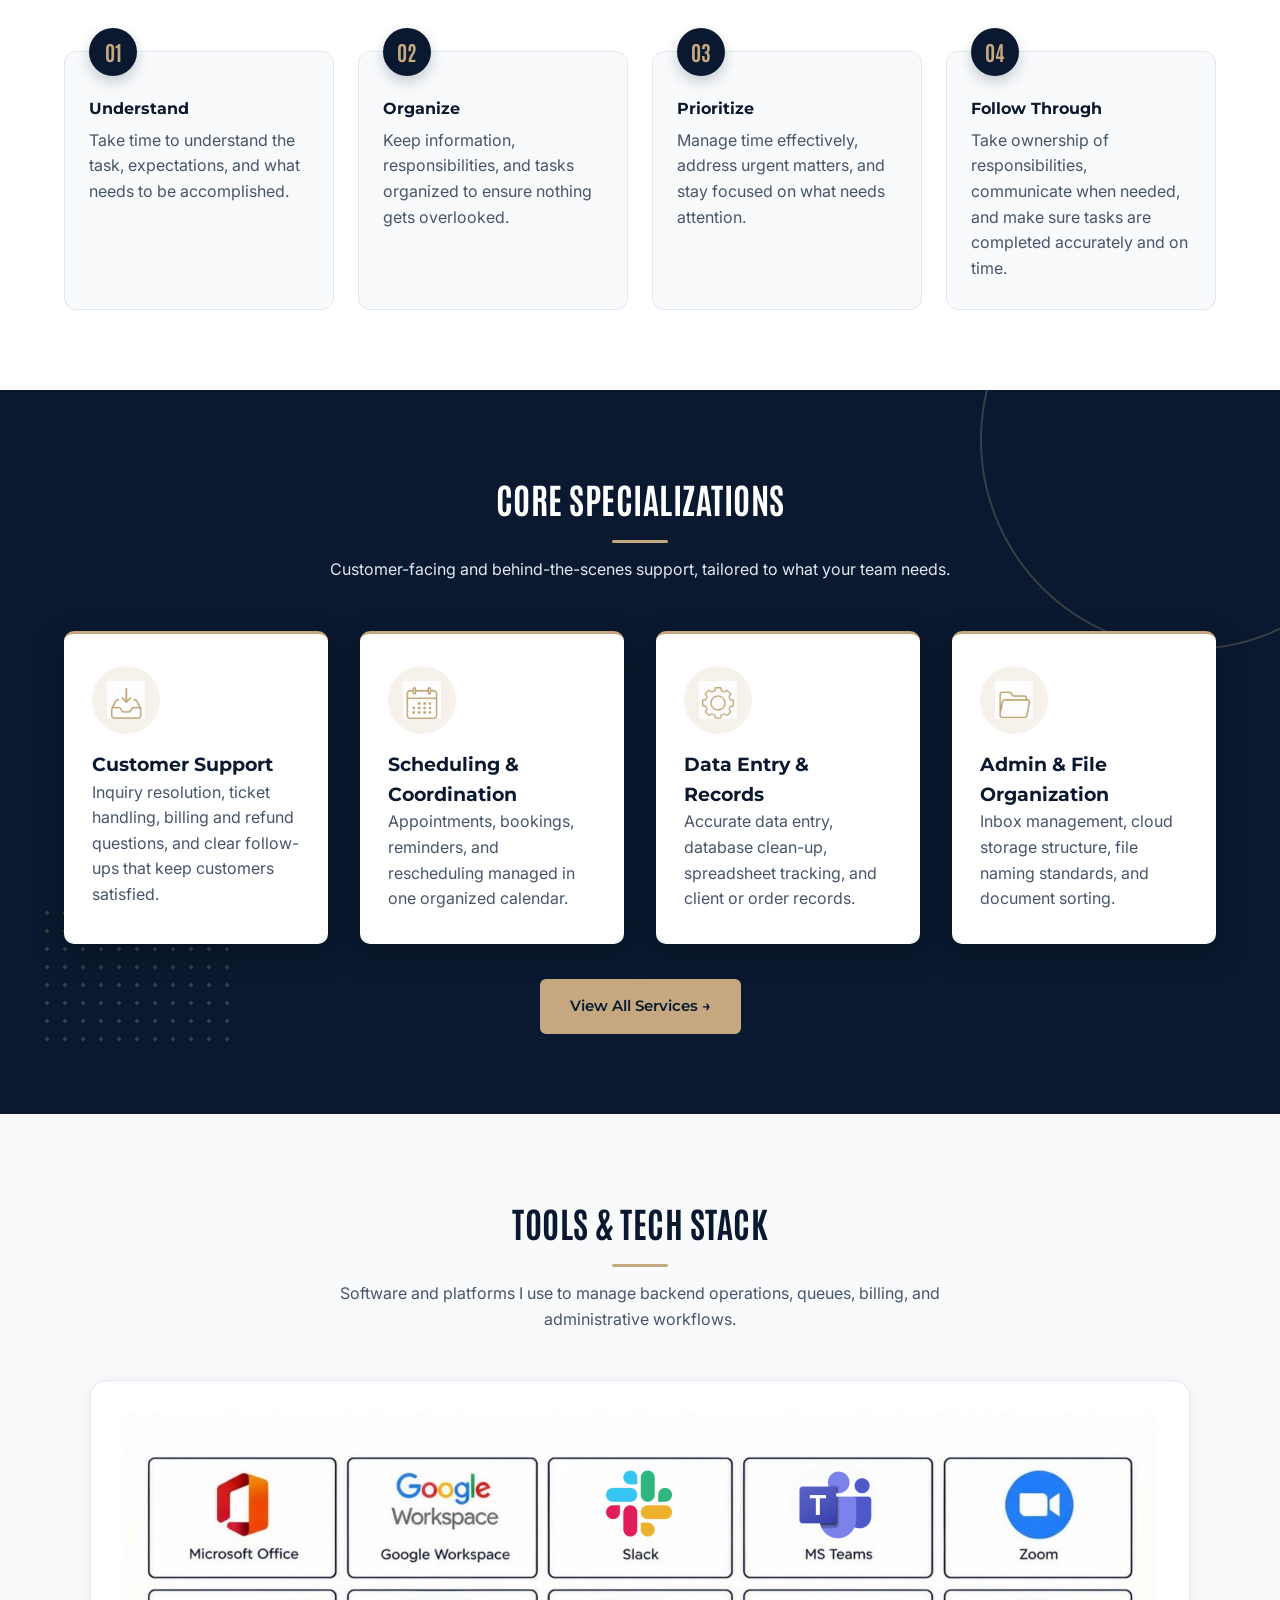
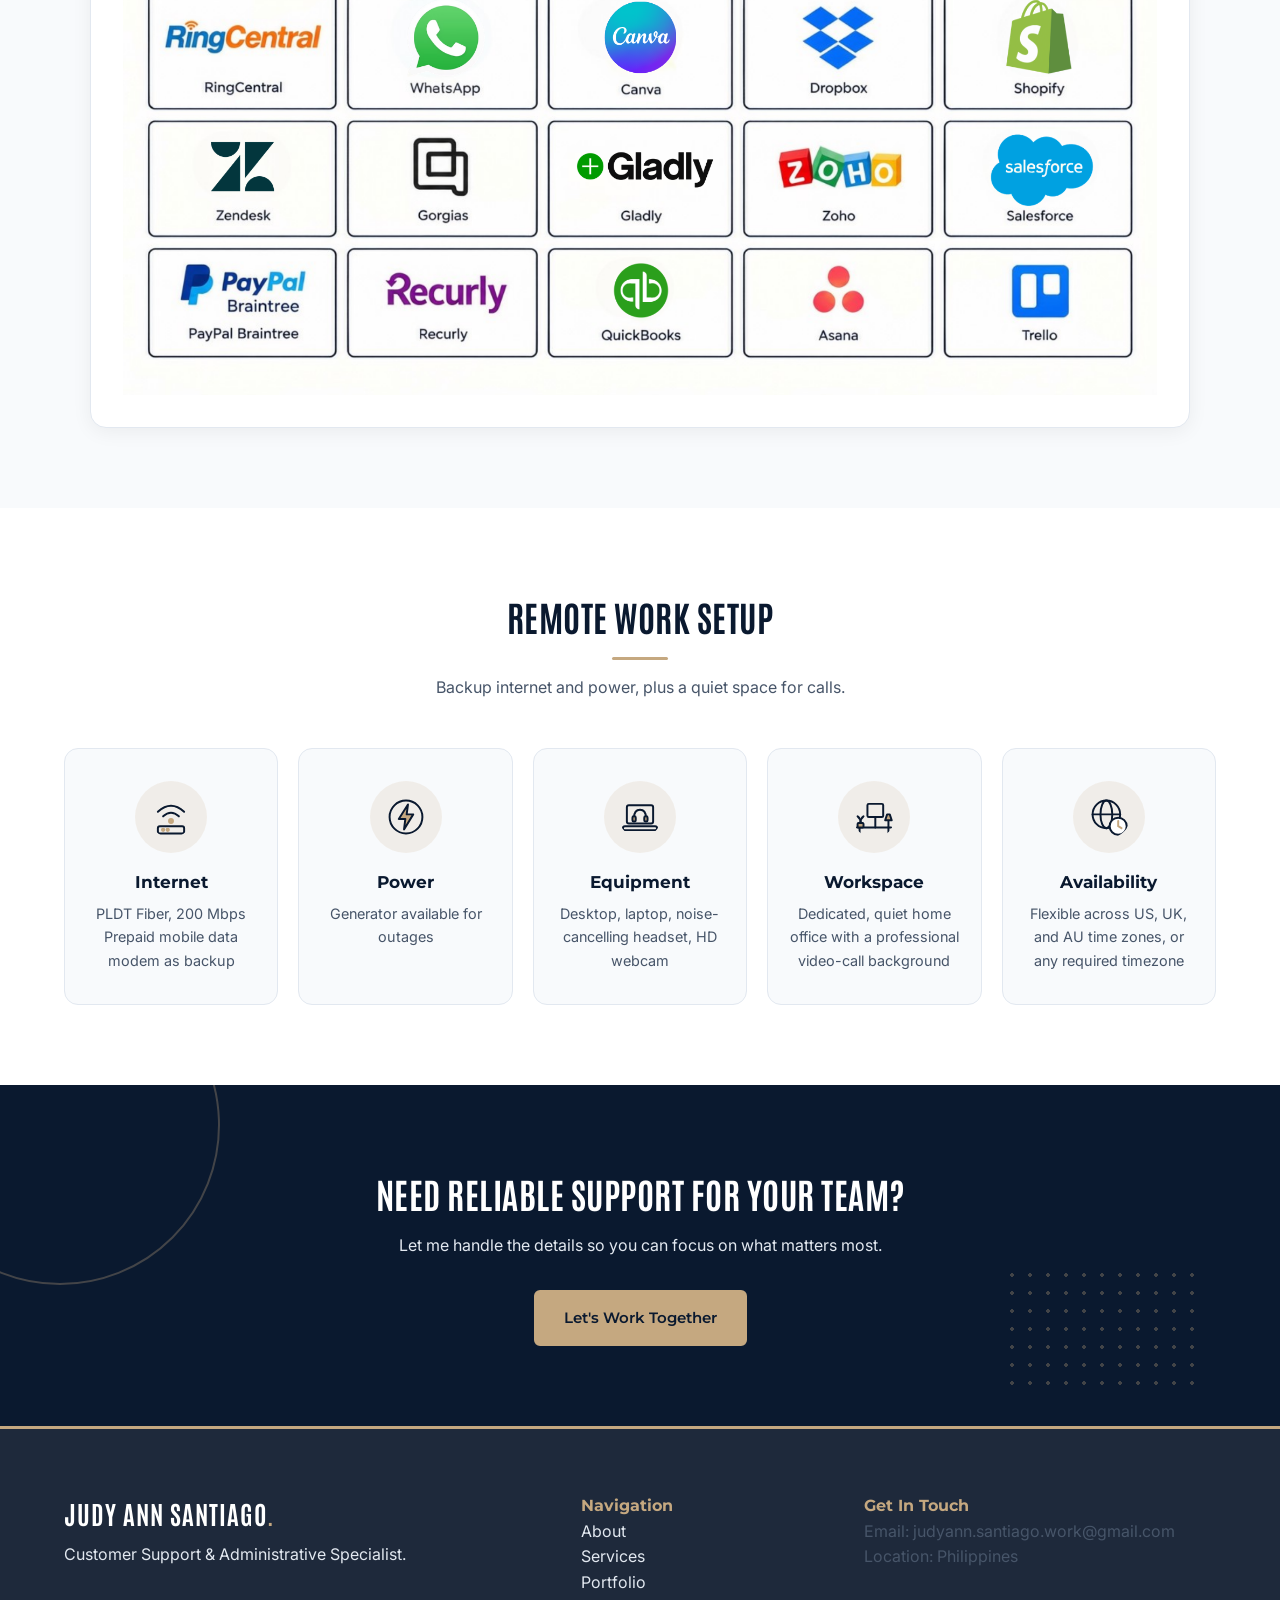
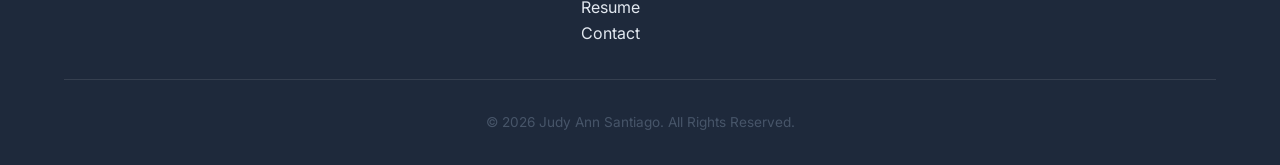
==== commit 5106c88d: "Update index.html" ====
--- a/index.html
+++ b/index.html
@@ -138,7 +138,7 @@
             box-shadow: 0 10px 24px rgba(197, 168, 128, 0.35);
         }
 
-        /* ---------- Animated "YOU" in the headline ---------- */
+        /* ---------- Headline: only the U stays and becomes a winking face ---------- */
         .hm-sr {
             position: absolute;
             width: 1px;
@@ -147,54 +147,46 @@
             clip: rect(0 0 0 0);
             white-space: nowrap;
         }
+        .hm-w { transition: opacity 0.6s ease; }
+        .hm-solo .hm-w { opacity: 0; }
+
         .hm-you {
-            position: relative;
             display: inline-block;
             color: var(--bg-white);
             cursor: pointer;
-            transition: text-shadow 0.4s ease;
-        }
-        .hm-you.glow { text-shadow: 0 0 20px rgba(197, 168, 128, 0.6); }
-
-        /* The "O" is a little face */
-        .hm-o {
+        }
+        .hm-u {
+            position: relative;
             display: inline-block;
-            width: 0.56em;
+            width: 0.6em;
             height: 0.76em;
             margin: 0 0.015em;
             vertical-align: -0.03em;
-        }
-        .hm-o svg { display: block; width: 100%; height: 100%; overflow: visible; }
+            transform: translateX(var(--dx, 0px)) scale(var(--s, 1));
+            transition: transform 0.9s cubic-bezier(.4, 0, .2, 1);
+        }
+        .hm-ush { display: block; width: 100%; height: 100%; overflow: visible; }
+        .hm-ul, .hm-um { transition: opacity 0.35s ease; }
+        .hm-um { opacity: 0; }
+        .hm-face .hm-ul { opacity: 0; }
+        .hm-face .hm-um { opacity: 1; }
+
+        .hm-eyes {
+            position: absolute;
+            left: 50%;
+            top: -0.34em;
+            width: 0.99em;
+            height: 0.27em;
+            transform: translateX(-50%);
+            opacity: 0;
+            transition: opacity 0.4s ease;
+        }
+        .hm-face .hm-eyes { opacity: 1; }
+        .hm-eyes svg { display: block; width: 100%; height: 100%; overflow: visible; }
         .hm-eye { fill: currentColor; transition: opacity 0.15s ease; }
         .hm-wk { opacity: 0; transition: opacity 0.15s ease; }
-        .hm-mouth {
-            transform-box: fill-box;
-            transform-origin: 50% 0;
-            transition: transform 0.3s ease;
-        }
-        .hm-you.wink .hm-eyeL { opacity: 0; }
-        .hm-you.wink .hm-wk { opacity: 1; }
-        .hm-you.smile .hm-mouth { transform: scaleY(1.7) scaleX(1.12); }
-
-        /* The pointing hand */
-        .hm-hand {
-            position: absolute;
-            left: 50%;
-            top: 88%;
-            width: 0.55em;
-            height: 0.78em;
-            opacity: 0;
-            transform: translate(-50%, 14px);
-            transition: opacity 0.4s ease, transform 0.4s ease;
-            pointer-events: none;
-        }
-        .hm-hand svg { display: block; width: 100%; height: 100%; }
-        .hm-you.show .hm-hand { opacity: 1; transform: translate(-50%, 0); }
-        .hm-you.jab .hm-hand { animation: hm-jab 0.45s ease-in-out 2; }
-        @keyframes hm-jab {
-            0%, 100% { transform: translate(-50%, 0); }
-            50% { transform: translate(-50%, -10px); }
-        }
+        .hm-wink .hm-eyeR { opacity: 0; }
+        .hm-wink .hm-wk { opacity: 1; }
 
         /* ---------- Helping-hand scene (hero) ---------- */
         .hm-scene {
@@ -603,7 +595,7 @@
             .js .hm-reveal { opacity: 1; transform: none; transition: none; }
             .ind-details, .ind-toggle::before, .ind-toggle::after { transition: none; }
             .hm-scene * { transition: none !important; animation: none !important; }
-            .hm-you, .hm-you *, .hm-hand { transition: none !important; animation: none !important; }
+            .hm-w, .hm-u, .hm-u *, .hm-eyes { transition: none !important; animation: none !important; }
             .hm-framework.lit .step-card .step-num { animation: none; }
         }
 
@@ -655,7 +647,7 @@
 
         <div class="container">
             <span class="badge hm-in" style="--d: 0.05s;">CUSTOMER SUPPORT | ADMIN | COORDINATION</span>
-            <h1 class="hm-in" style="--d: 0.15s;">THE <span class="hm-gold">SUPPORT <span class="hm-you" id="hmYou"><span>Y</span><span class="hm-o"><span class="hm-sr">O</span><svg viewBox="0 0 40 54" aria-hidden="true"><ellipse cx="20" cy="27" rx="14" ry="22" fill="none" stroke="currentColor" stroke-width="6"/><circle class="hm-eye hm-eyeL" cx="14" cy="22" r="2.8"/><path class="hm-wk" d="M10.5 22.5 Q14 18.5 17.5 22.5" fill="none" stroke="currentColor" stroke-width="2.4" stroke-linecap="round"/><circle class="hm-eye" cx="26" cy="22" r="2.8"/><path class="hm-mouth" d="M12.5 31 Q20 36 27.5 31" fill="none" stroke="currentColor" stroke-width="2.6" stroke-linecap="round"/></svg></span><span>U</span><span class="hm-hand" aria-hidden="true"><svg viewBox="0 0 40 56"><line x1="20" y1="9" x2="20" y2="30" stroke="#C5A880" stroke-width="10" stroke-linecap="round"/><rect x="7" y="26" width="26" height="26" rx="9" fill="#C5A880"/><ellipse cx="7" cy="38" rx="4.5" ry="7" fill="#C5A880"/><path d="M15 38 V44 M21 38 V44 M27 38 V44" stroke="#0A192F" stroke-width="1.8" stroke-linecap="round" opacity="0.45"/></svg></span></span> NEED.</span></h1>
+            <h1 class="hm-in" style="--d: 0.15s;" id="hmHead"><span class="hm-w">THE</span> <span class="hm-gold"><span class="hm-w">SUPPORT</span> <span class="hm-you" id="hmYou"><span class="hm-w">YO</span><span class="hm-u" id="hmU"><span class="hm-sr">U</span><svg class="hm-ush" viewBox="0 0 40 54" aria-hidden="true"><path class="hm-ul" d="M7 4 V30 Q7 49 20 49 Q33 49 33 30 V4" fill="none" stroke="currentColor" stroke-width="6" stroke-linecap="round" stroke-linejoin="round"/><path class="hm-um" d="M-12 18 Q20 66 52 18" fill="none" stroke="currentColor" stroke-width="6" stroke-linecap="round"/></svg><span class="hm-eyes" aria-hidden="true"><svg viewBox="0 0 66 18"><circle class="hm-eye" cx="14" cy="9" r="4.5"/><circle class="hm-eye hm-eyeR" cx="52" cy="9" r="4.5"/><path class="hm-wk" d="M46.5 11 Q52 4 57.5 11" fill="none" stroke="currentColor" stroke-width="2.6" stroke-linecap="round"/></svg></span></span></span> <span class="hm-w">NEED.</span></span></h1>
             <div class="hero-cta hm-in" style="--d: 0.3s;">
                 <a href="contact.html" class="btn btn-secondary">Get In Touch</a>
             </div>
@@ -993,34 +985,45 @@
             window.addEventListener('scroll', onScroll, { passive: true });
             onScroll();
 
-            // Headline: a hand points at "YOU", the O winks, then smiles
+            // Headline: everything fades except the U, which becomes a smiling, winking face
+            var head = document.getElementById('hmHead');
             var you = document.getElementById('hmYou');
-            var youTimers = [];
-            var youBusy = false;
-            function youLater(ms, fn) { youTimers.push(setTimeout(fn, ms)); }
-            function playYou() {
-                if (youBusy) return;
-                youBusy = true;
-                youTimers.forEach(clearTimeout);
-                youTimers = [];
-                you.className = 'hm-you';
-                youLater(400,  function () { you.classList.add('show'); });
-                youLater(900,  function () { you.classList.add('jab'); });
-                youLater(1900, function () { you.classList.remove('jab'); you.classList.add('wink'); });
-                youLater(2500, function () {
-                    you.classList.remove('wink', 'show');
-                    you.classList.add('smile', 'glow');
+            var uEl = document.getElementById('hmU');
+            var faceTimers = [];
+            var faceBusy = false;
+            function faceLater(ms, fn) { faceTimers.push(setTimeout(fn, ms)); }
+            function playFace() {
+                if (faceBusy) return;
+                faceBusy = true;
+                faceTimers.forEach(clearTimeout);
+                faceTimers = [];
+
+                // How far the U must slide to sit in the middle of the headline
+                var u = uEl.getBoundingClientRect();
+                var h = head.getBoundingClientRect();
+                var dx = (h.left + h.width / 2) - (u.left + u.width / 2);
+
+                head.classList.add('hm-solo');
+                uEl.style.setProperty('--dx', dx + 'px');
+                uEl.style.setProperty('--s', '1.25');
+
+                faceLater(700,  function () { head.classList.add('hm-face'); });
+                faceLater(1500, function () { head.classList.add('hm-wink'); });
+                faceLater(2200, function () { head.classList.remove('hm-wink'); });
+
+                // To keep the words hidden for good, delete these last two timers
+                faceLater(3600, function () { head.classList.remove('hm-face', 'hm-wink'); });
+                faceLater(4000, function () {
+                    uEl.style.removeProperty('--dx');
+                    uEl.style.removeProperty('--s');
+                    head.classList.remove('hm-solo');
                 });
-                youLater(3700, function () { you.classList.remove('glow'); youBusy = false; });
+                faceLater(5000, function () { faceBusy = false; });
             }
-            if (you) {
-                if (reduce) {
-                    you.classList.add('smile');
-                } else {
-                    setTimeout(playYou, 1400);
-                    you.addEventListener('mouseenter', playYou);
-                    you.addEventListener('click', playYou);
-                }
+            if (you && !reduce) {
+                setTimeout(playFace, 1400);
+                you.addEventListener('mouseenter', playFace);
+                you.addEventListener('click', playFace);
             }
 
             // Helping-hand scene: she runs over, takes the workload, the client smiles (loops)
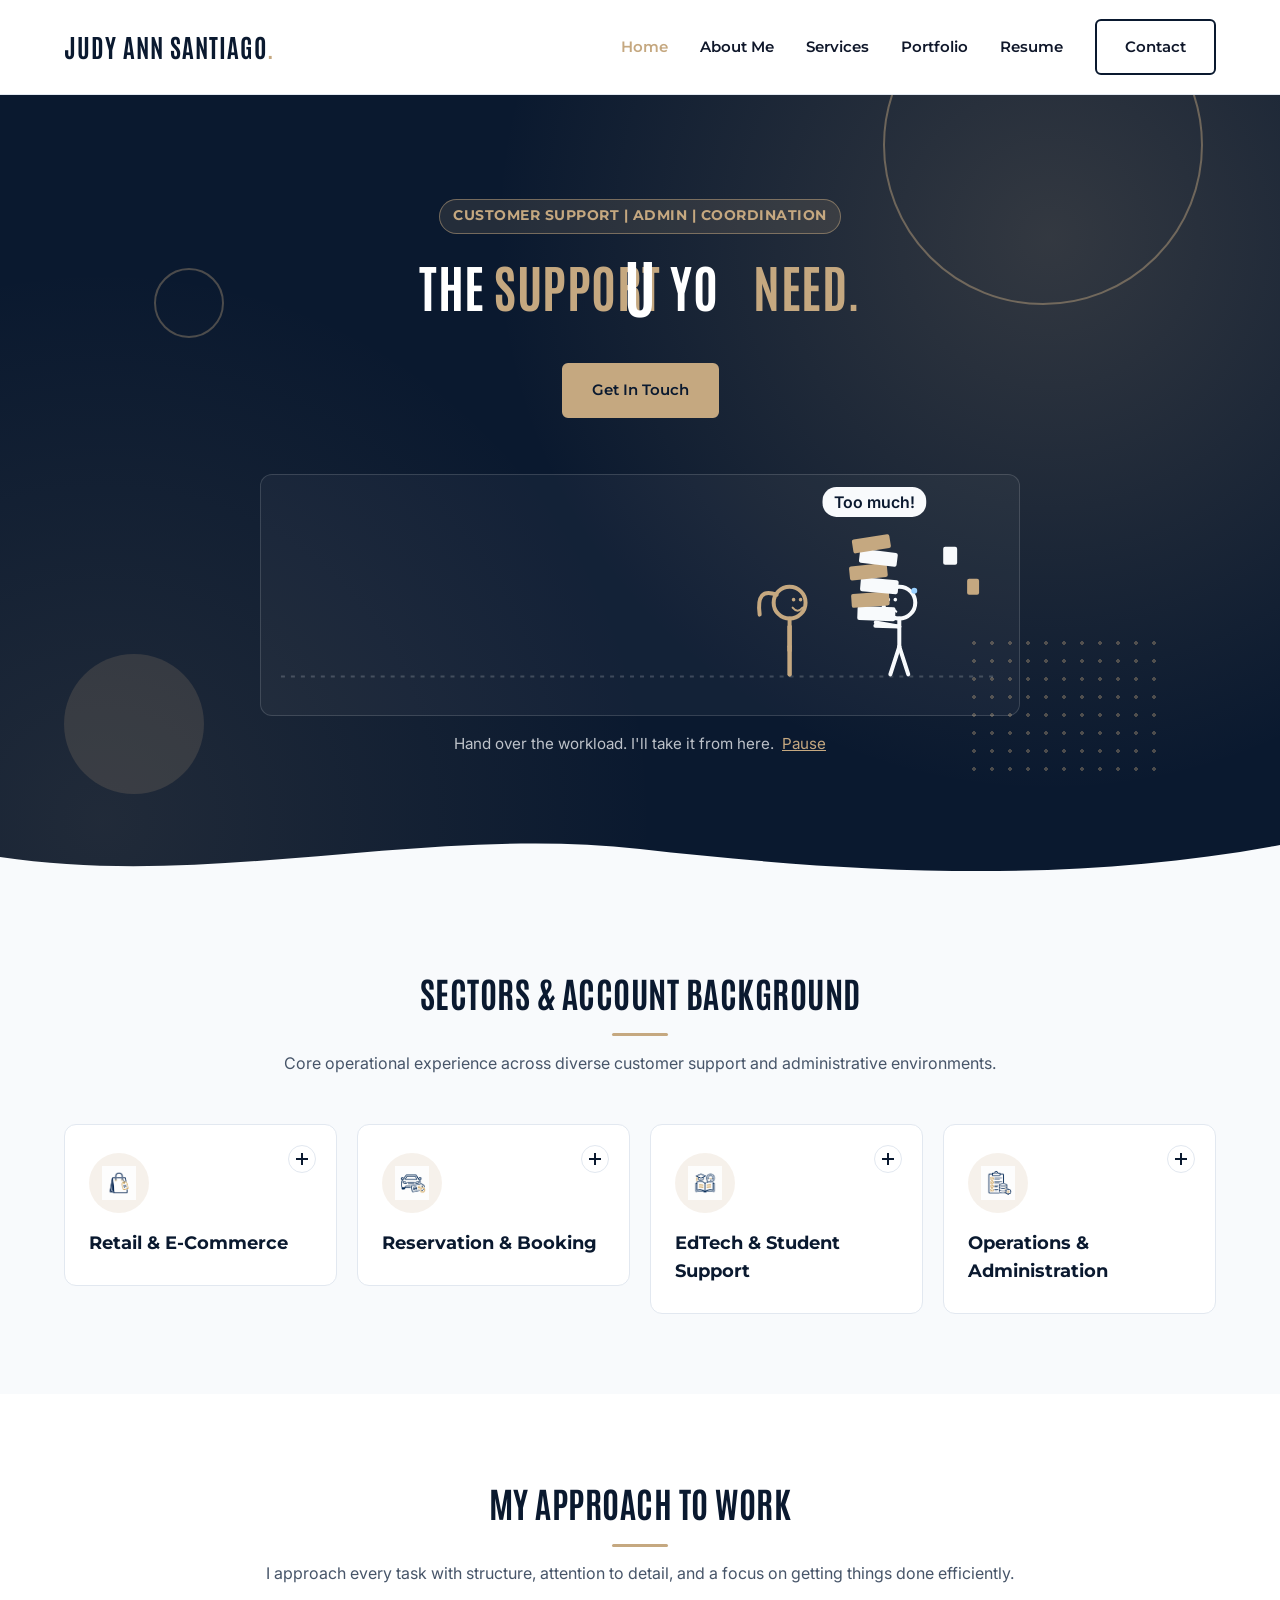
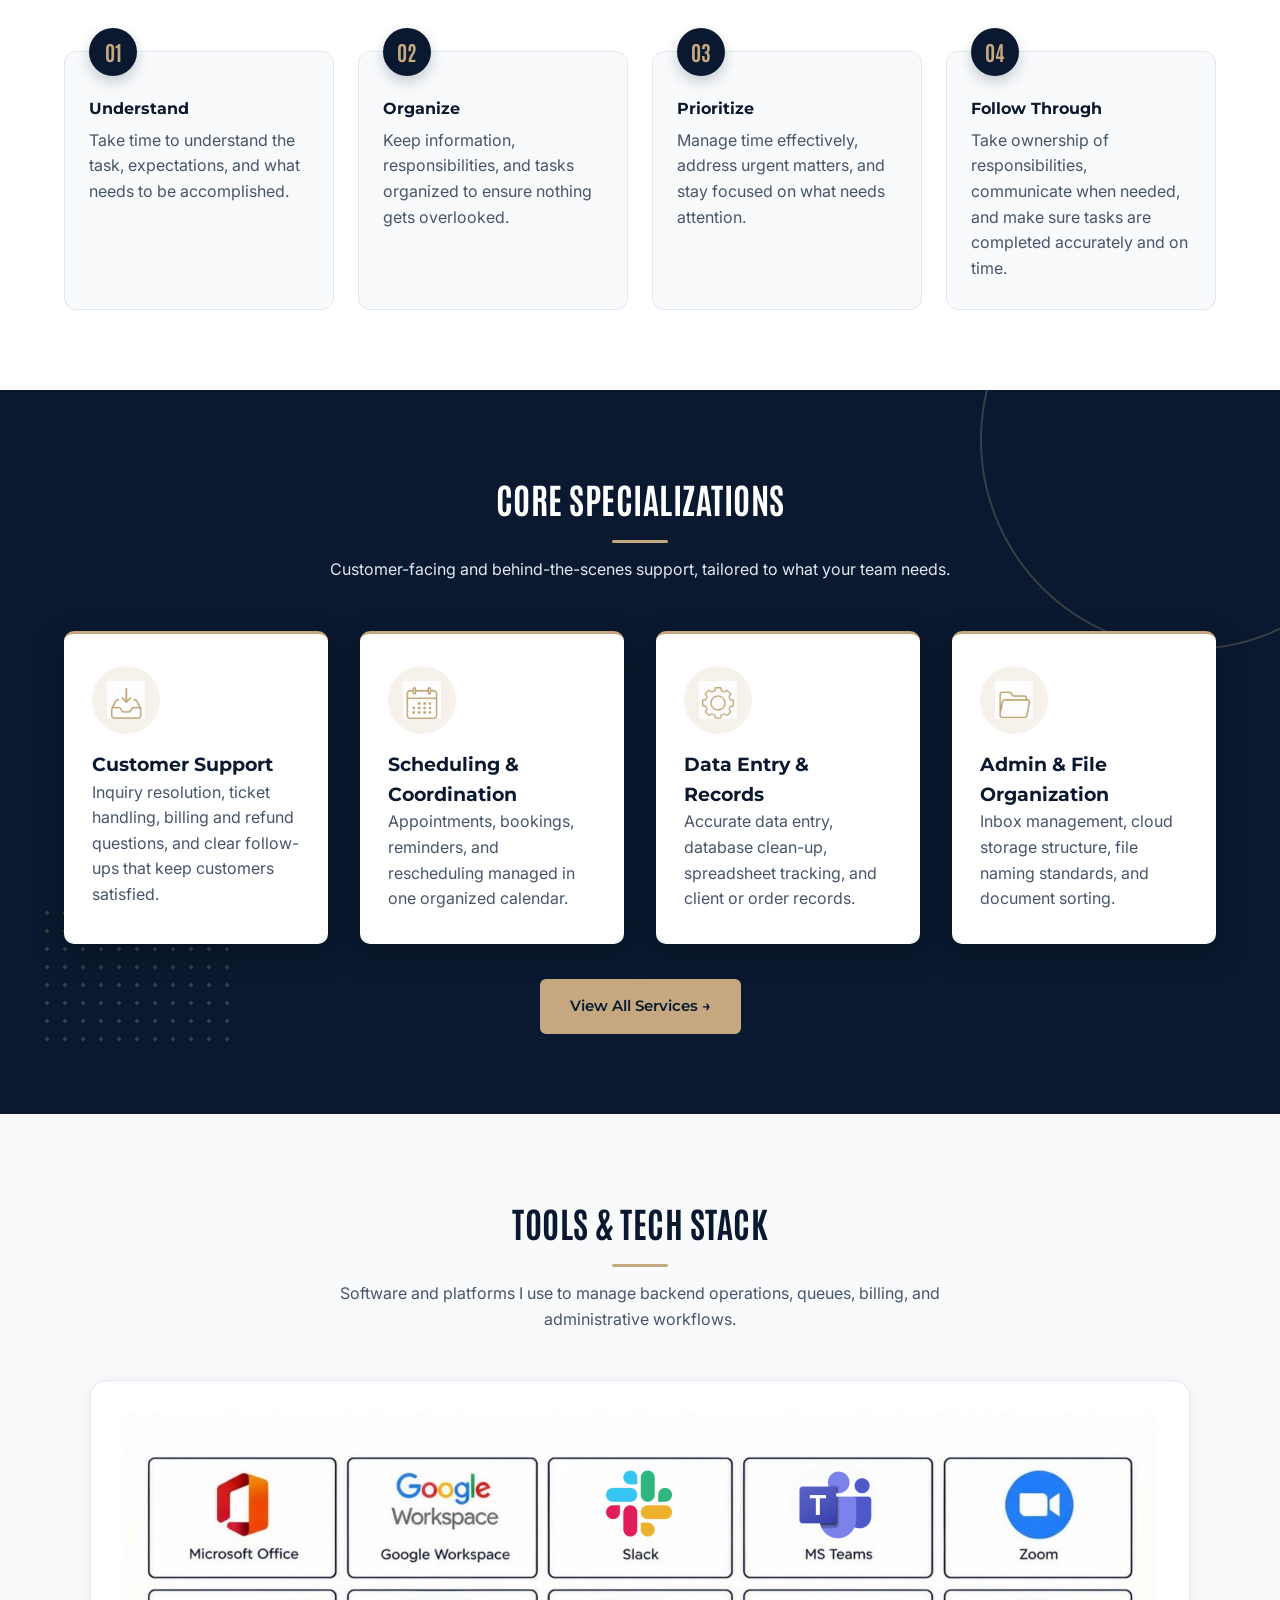
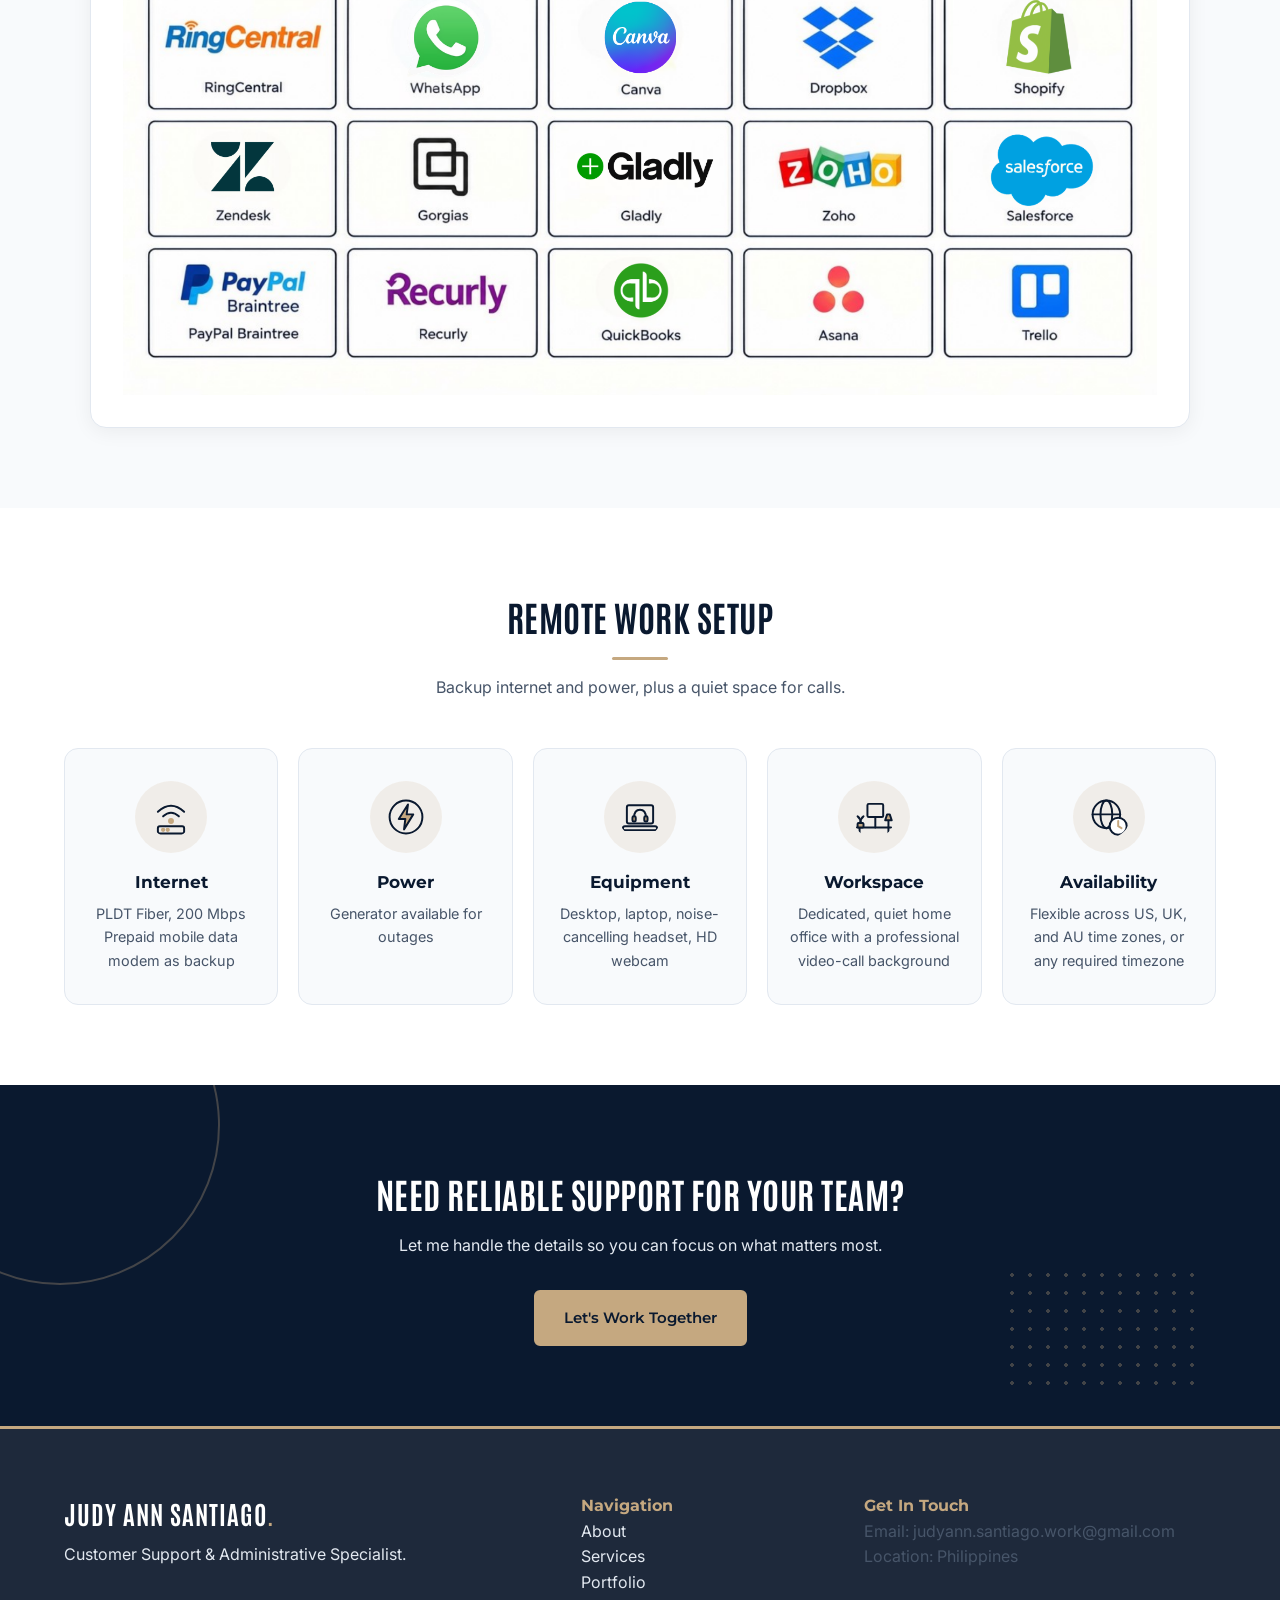
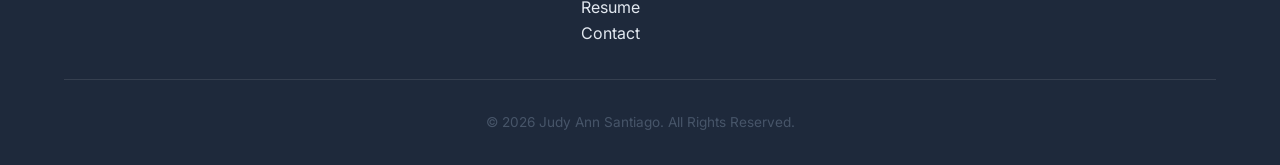
==== commit b5f5fb07: "Update index.html" ====
--- a/index.html
+++ b/index.html
@@ -138,56 +138,40 @@
             box-shadow: 0 10px 24px rgba(197, 168, 128, 0.35);
         }
 
-        /* ---------- Headline: only the U stays and becomes a winking face ---------- */
-        .hm-sr {
-            position: absolute;
-            width: 1px;
-            height: 1px;
-            overflow: hidden;
-            clip: rect(0 0 0 0);
-            white-space: nowrap;
-        }
+        /* ---------- Headline: the real U morphs into a winking face ---------- */
         .hm-w { transition: opacity 0.6s ease; }
         .hm-solo .hm-w { opacity: 0; }
-
-        .hm-you {
-            display: inline-block;
-            color: var(--bg-white);
-            cursor: pointer;
-        }
+        
+        .hm-you { display: inline-block; color: var(--bg-white); cursor: pointer; }
         .hm-u {
             position: relative;
             display: inline-block;
-            width: 0.6em;
-            height: 0.76em;
-            margin: 0 0.015em;
-            vertical-align: -0.03em;
             transform: translateX(var(--dx, 0px)) scale(var(--s, 1));
             transition: transform 0.9s cubic-bezier(.4, 0, .2, 1);
         }
-        .hm-ush { display: block; width: 100%; height: 100%; overflow: visible; }
-        .hm-ul, .hm-um { transition: opacity 0.35s ease; }
-        .hm-um { opacity: 0; }
-        .hm-face .hm-ul { opacity: 0; }
-        .hm-face .hm-um { opacity: 1; }
-
-        .hm-eyes {
+        .hm-g { display: inline-block; transition: opacity 0.15s ease; }
+        .hm-g i { display: inline-block; width: 0; height: 0; }
+        .hm-svg {
             position: absolute;
-            left: 50%;
-            top: -0.34em;
-            width: 0.99em;
-            height: 0.27em;
-            transform: translateX(-50%);
+            left: 0;
+            top: 0;
+            width: 100%;
+            height: 100%;
+            overflow: visible;
             opacity: 0;
-            transition: opacity 0.4s ease;
-        }
+            transition: opacity 0.15s ease;
+            pointer-events: none;
+        }
+        .hm-use .hm-g { opacity: 0; }
+        .hm-use .hm-svg { opacity: 1; }
+        
+        .hm-eyes { opacity: 0; transition: opacity 0.4s ease; }
         .hm-face .hm-eyes { opacity: 1; }
-        .hm-eyes svg { display: block; width: 100%; height: 100%; overflow: visible; }
-        .hm-eye { fill: currentColor; transition: opacity 0.15s ease; }
-        .hm-wk { opacity: 0; transition: opacity 0.15s ease; }
+        .hm-eye { fill: currentColor; transition: opacity 0.12s ease; }
+        .hm-wk { opacity: 0; transition: opacity 0.12s ease; }
         .hm-wink .hm-eyeR { opacity: 0; }
         .hm-wink .hm-wk { opacity: 1; }
-
+        
         /* ---------- Helping-hand scene (hero) ---------- */
         .hm-scene {
             max-width: 760px;
@@ -647,7 +631,7 @@
 
         <div class="container">
             <span class="badge hm-in" style="--d: 0.05s;">CUSTOMER SUPPORT | ADMIN | COORDINATION</span>
-            <h1 class="hm-in" style="--d: 0.15s;" id="hmHead"><span class="hm-w">THE</span> <span class="hm-gold"><span class="hm-w">SUPPORT</span> <span class="hm-you" id="hmYou"><span class="hm-w">YO</span><span class="hm-u" id="hmU"><span class="hm-sr">U</span><svg class="hm-ush" viewBox="0 0 40 54" aria-hidden="true"><path class="hm-ul" d="M7 4 V30 Q7 49 20 49 Q33 49 33 30 V4" fill="none" stroke="currentColor" stroke-width="6" stroke-linecap="round" stroke-linejoin="round"/><path class="hm-um" d="M-12 18 Q20 66 52 18" fill="none" stroke="currentColor" stroke-width="6" stroke-linecap="round"/></svg><span class="hm-eyes" aria-hidden="true"><svg viewBox="0 0 66 18"><circle class="hm-eye" cx="14" cy="9" r="4.5"/><circle class="hm-eye hm-eyeR" cx="52" cy="9" r="4.5"/><path class="hm-wk" d="M46.5 11 Q52 4 57.5 11" fill="none" stroke="currentColor" stroke-width="2.6" stroke-linecap="round"/></svg></span></span></span> <span class="hm-w">NEED.</span></span></h1>
+            <h1 class="hm-in" style="--d: 0.15s;" id="hmHead"><span class="hm-w">THE</span> <span class="hm-gold"><span class="hm-w">SUPPORT</span> <span class="hm-you" id="hmYou"><span class="hm-w">YO</span><span class="hm-u" id="hmU"><span class="hm-g" id="hmG">U<i id="hmB"></i></span><svg class="hm-svg" aria-hidden="true"><path id="hmPath" fill="none" stroke="currentColor" stroke-linejoin="round"/><g class="hm-eyes"><circle id="hmEL" class="hm-eye"/><circle id="hmER" class="hm-eye hm-eyeR"/><path id="hmWK" class="hm-wk" fill="none" stroke="currentColor" stroke-linecap="round"/></g></svg></span></span> <span class="hm-w">NEED.</span></span></h1>
             <div class="hero-cta hm-in" style="--d: 0.3s;">
                 <a href="contact.html" class="btn btn-secondary">Get In Touch</a>
             </div>
@@ -985,47 +969,129 @@
             window.addEventListener('scroll', onScroll, { passive: true });
             onScroll();
 
-            // Headline: everything fades except the U, which becomes a smiling, winking face
+            // Headline: the real U slides to the center, then morphs into a smiling, winking face
             var head = document.getElementById('hmHead');
             var you = document.getElementById('hmYou');
             var uEl = document.getElementById('hmU');
+            var gEl = document.getElementById('hmG');
+            var bEl = document.getElementById('hmB');
+            var pth = document.getElementById('hmPath');
+            var eyeL = document.getElementById('hmEL');
+            var eyeR = document.getElementById('hmER');
+            var wk = document.getElementById('hmWK');
             var faceTimers = [];
             var faceBusy = false;
             function faceLater(ms, fn) { faceTimers.push(setTimeout(fn, ms)); }
+            function lerp(a, b, p) { return a + (b - a) * p; }
+            function tween(ms, fn) {
+                var t0 = performance.now();
+                (function step(now) {
+                    var k = Math.min(1, (now - t0) / ms);
+                    fn(k < 0.5 ? 2 * k * k : 1 - Math.pow(-2 * k + 2, 2) / 2);
+                    if (k < 1) requestAnimationFrame(step);
+                })(t0);
+            }
+            
+            // Measure the real U glyph (size and stem thickness) so the drawn U matches it
+            function measureU() {
+                var cs = getComputedStyle(head);
+                var fs = parseFloat(cs.fontSize);
+                var big = 200;
+                var c = document.createElement('canvas');
+                c.width = 300; c.height = 300;
+                var x = c.getContext('2d');
+                x.font = cs.fontWeight + ' ' + big + 'px ' + cs.fontFamily;
+                x.textBaseline = 'alphabetic';
+                var m = x.measureText('U');
+                x.fillText('U', 40, 240);
+                var asc = m.actualBoundingBoxAscent, dsc = m.actualBoundingBoxDescent;
+                var row = Math.round(240 - asc + 0.35 * (asc + dsc));
+                var d = x.getImageData(0, row, 300, 1).data, run = 0, on = false;
+                for (var i = 0; i < 300; i++) {
+                    if (d[i * 4 + 3] > 128) { on = true; run++; } else if (on) break;
+                }
+                var k = fs / big;
+                return { l: -m.actualBoundingBoxLeft * k, r: m.actualBoundingBoxRight * k,
+                         top: asc * k, bot: dsc * k, s: run * k };
+            }
+            
+            // Returns draw(p): p = 0 is the plain U, p = 1 is the smile
+            function buildFace(M) {
+                var ur = uEl.getBoundingClientRect();
+                var gr = gEl.getBoundingClientRect();
+                var br = bEl.getBoundingClientRect();
+                var ox = gr.left - ur.left, base = br.bottom - ur.top;
+                var L = ox + M.l, R = ox + M.r, T = base - M.top, B = base + M.bot;
+                var h = B - T, cx = (L + R) / 2, cy = (T + B) / 2;
+                var s = M.s > 0 ? M.s : (R - L) * 0.3;
+                var w0 = (R - L) - s, b0 = B - s / 2, m0 = b0 - w0 / 2;
+            
+                var ey = cy - 0.55 * h, ex = 0.42 * h;
+                eyeL.setAttribute('cx', cx - ex); eyeL.setAttribute('cy', ey); eyeL.setAttribute('r', 0.09 * h);
+                eyeR.setAttribute('cx', cx + ex); eyeR.setAttribute('cy', ey); eyeR.setAttribute('r', 0.09 * h);
+                wk.setAttribute('d', 'M' + (cx + ex - 0.14 * h) + ' ' + (ey + 0.04 * h) +
+                    ' Q' + (cx + ex) + ' ' + (ey - 0.14 * h) + ' ' + (cx + ex + 0.14 * h) + ' ' + (ey + 0.04 * h));
+                wk.setAttribute('stroke-width', 0.07 * h);
+            
+                return function (p) {
+                    var w = lerp(w0, 1.5 * h, p);
+                    var l = cx - w / 2, r = cx + w / 2;
+                    var t = lerp(T, cy - 0.1 * h, p);
+                    var m = lerp(m0, cy - 0.1 * h, p);
+                    var b = lerp(b0, cy + 0.2 * h, p);
+                    var q = 0.2 * p;
+                    var by = m + (b - m) / 0.75;
+                    pth.setAttribute('d', 'M' + l + ' ' + t + ' L' + l + ' ' + m +
+                        ' C' + (l + q * w) + ' ' + by + ' ' + (r - q * w) + ' ' + by + ' ' + r + ' ' + m +
+                        ' L' + r + ' ' + t);
+                    pth.setAttribute('stroke-width', s * (1 - 0.2 * p));
+                    pth.setAttribute('stroke-linecap', p > 0.25 ? 'round' : 'butt');
+                };
+            }
+            
             function playFace() {
                 if (faceBusy) return;
                 faceBusy = true;
                 faceTimers.forEach(clearTimeout);
                 faceTimers = [];
-
+            
+                var draw;
+                try { draw = buildFace(measureU()); } catch (err) { faceBusy = false; return; }
+                draw(0);
+            
                 // How far the U must slide to sit in the middle of the headline
                 var u = uEl.getBoundingClientRect();
                 var h = head.getBoundingClientRect();
                 var dx = (h.left + h.width / 2) - (u.left + u.width / 2);
-
+            
                 head.classList.add('hm-solo');
                 uEl.style.setProperty('--dx', dx + 'px');
                 uEl.style.setProperty('--s', '1.25');
-
-                faceLater(700,  function () { head.classList.add('hm-face'); });
-                faceLater(1500, function () { head.classList.add('hm-wink'); });
-                faceLater(2200, function () { head.classList.remove('hm-wink'); });
-
-                // To keep the words hidden for good, delete these last two timers
-                faceLater(3600, function () { head.classList.remove('hm-face', 'hm-wink'); });
-                faceLater(4000, function () {
+            
+                // The U reaches the center, then slowly turns into the smile
+                faceLater(1000, function () { head.classList.add('hm-use'); tween(1100, draw); });
+                faceLater(2300, function () { head.classList.add('hm-face'); });
+                faceLater(3100, function () { head.classList.add('hm-wink'); });
+                faceLater(3700, function () { head.classList.remove('hm-wink'); });
+            
+                // To keep the words hidden for good, delete the timers below this line
+                faceLater(4700, function () { head.classList.remove('hm-face'); });
+                faceLater(5000, function () { tween(900, function (p) { draw(1 - p); }); });
+                faceLater(5950, function () { head.classList.remove('hm-use'); });
+                faceLater(6100, function () {
                     uEl.style.removeProperty('--dx');
                     uEl.style.removeProperty('--s');
                     head.classList.remove('hm-solo');
                 });
-                faceLater(5000, function () { faceBusy = false; });
+                faceLater(7100, function () { faceBusy = false; });
             }
             if (you && !reduce) {
-                setTimeout(playFace, 1400);
+                var startFace = function () { setTimeout(playFace, 1400); };
+                if (document.fonts && document.fonts.ready) { document.fonts.ready.then(startFace); } else { startFace(); }
                 you.addEventListener('mouseenter', playFace);
                 you.addEventListener('click', playFace);
             }
-
+            
             // Helping-hand scene: she runs over, takes the workload, the client smiles (loops)
             var scene = document.getElementById('hmScene');
             var toggleBtn = document.getElementById('hmReplay');
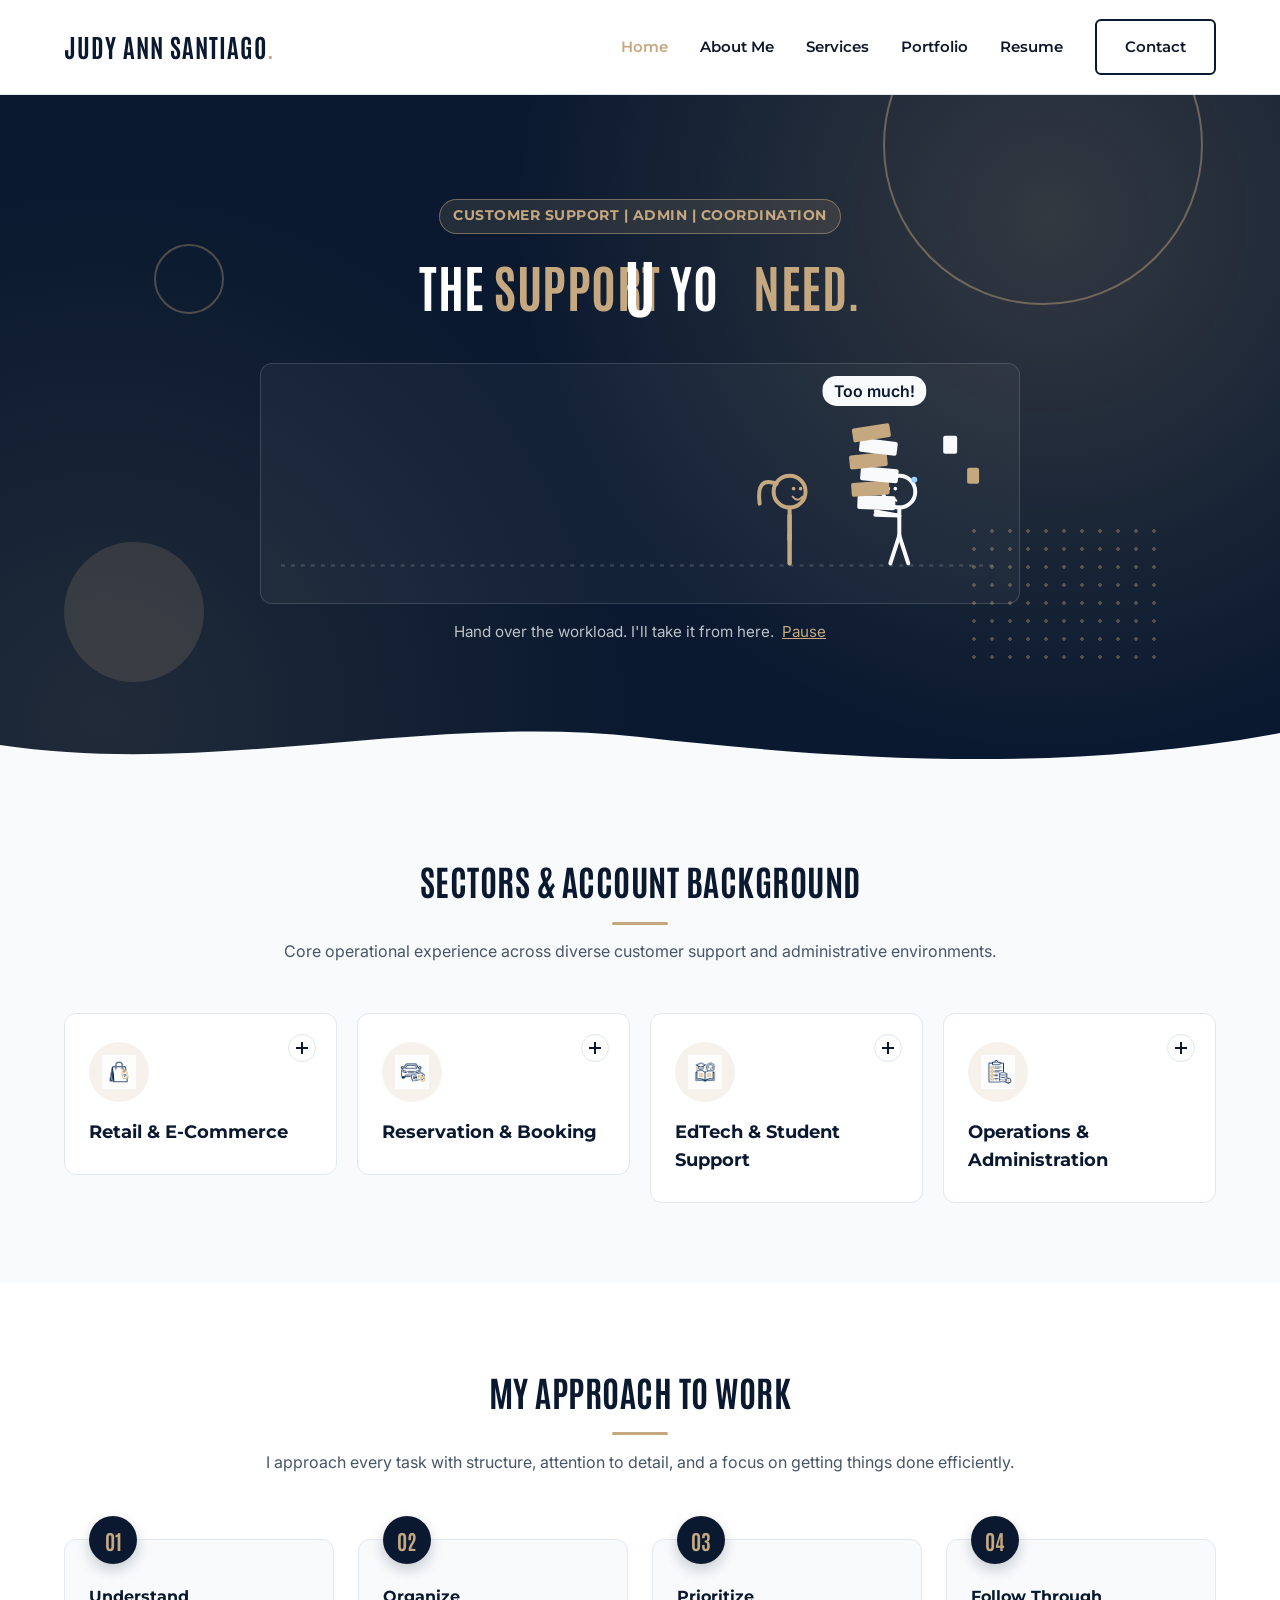
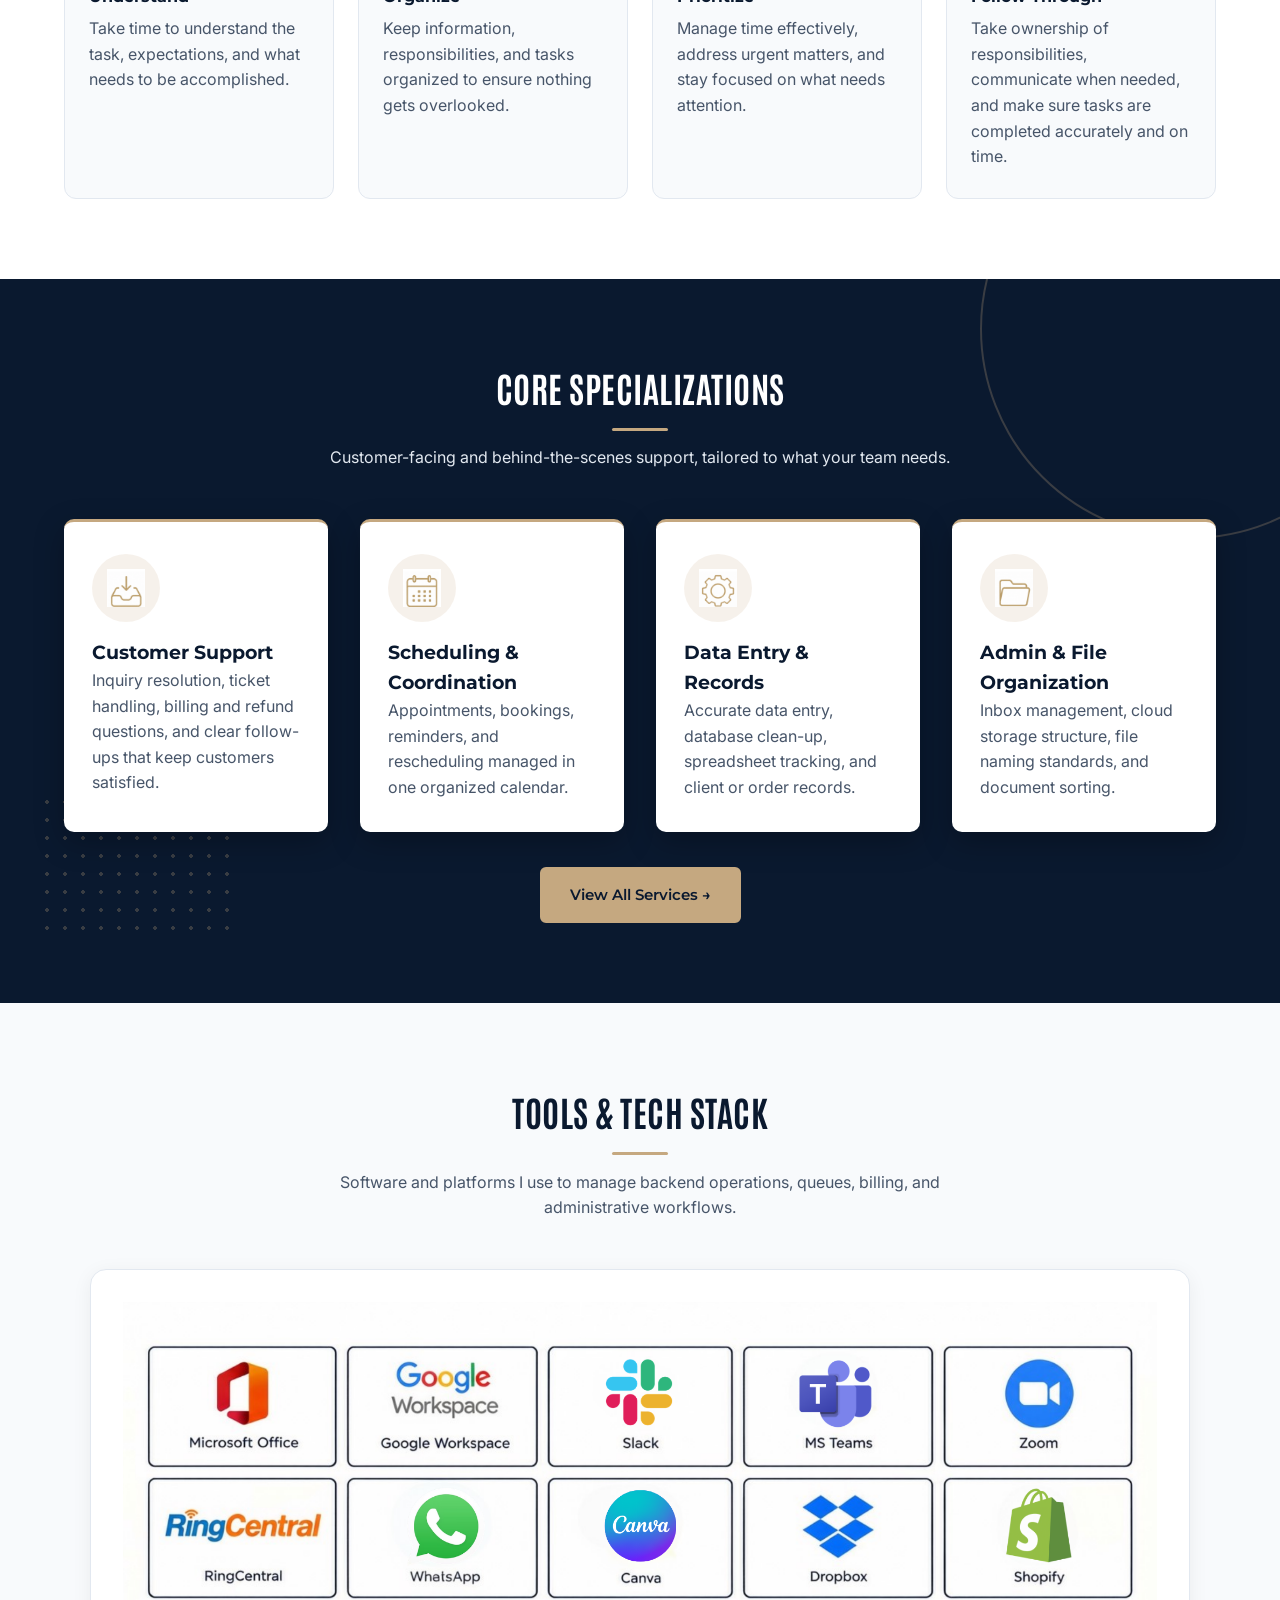
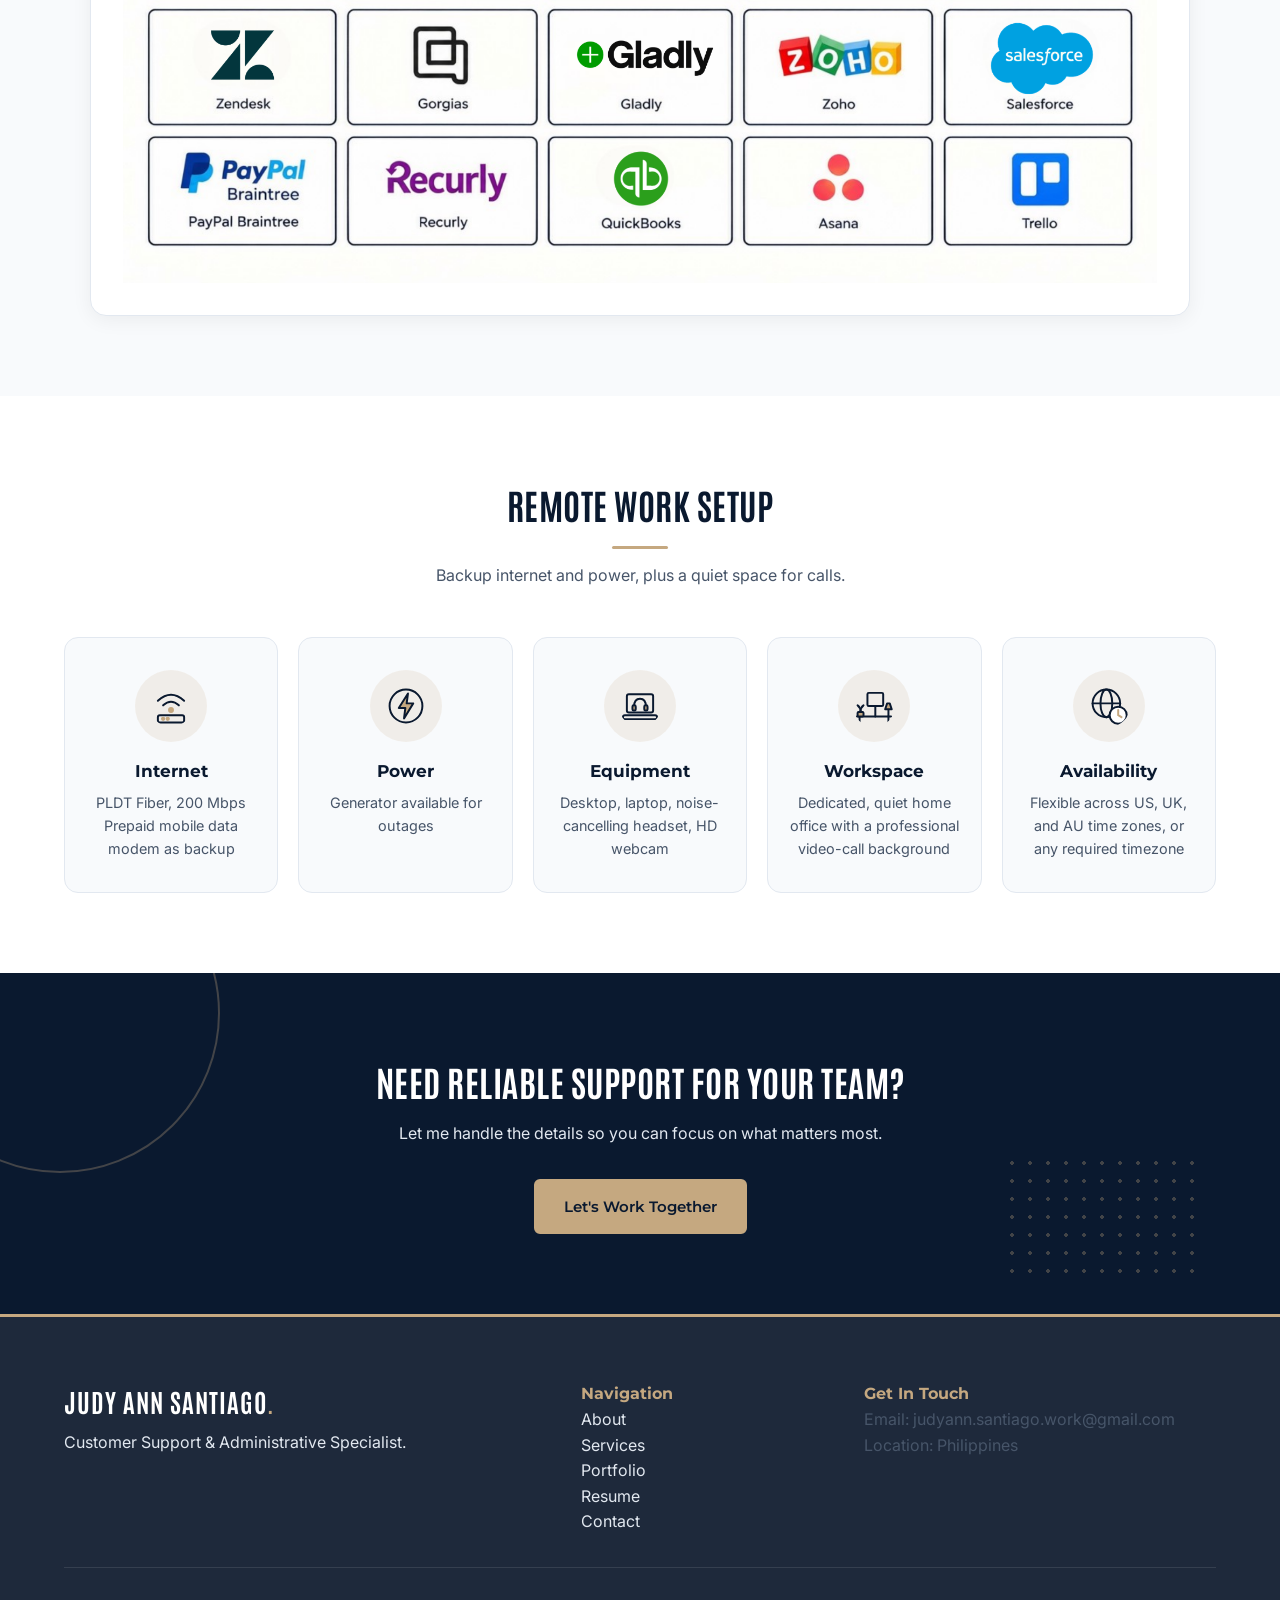
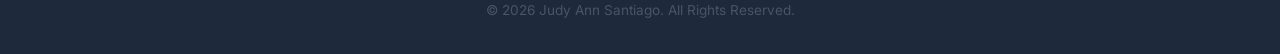
==== commit 2e07ec29: "Update index.html" ====
--- a/index.html
+++ b/index.html
@@ -632,9 +632,6 @@
         <div class="container">
             <span class="badge hm-in" style="--d: 0.05s;">CUSTOMER SUPPORT | ADMIN | COORDINATION</span>
             <h1 class="hm-in" style="--d: 0.15s;" id="hmHead"><span class="hm-w">THE</span> <span class="hm-gold"><span class="hm-w">SUPPORT</span> <span class="hm-you" id="hmYou"><span class="hm-w">YO</span><span class="hm-u" id="hmU"><span class="hm-g" id="hmG">U<i id="hmB"></i></span><svg class="hm-svg" aria-hidden="true"><path id="hmPath" fill="none" stroke="currentColor" stroke-linejoin="round"/><g class="hm-eyes"><circle id="hmEL" class="hm-eye"/><circle id="hmER" class="hm-eye hm-eyeR"/><path id="hmWK" class="hm-wk" fill="none" stroke="currentColor" stroke-linecap="round"/></g></svg></span></span> <span class="hm-w">NEED.</span></span></h1>
-            <div class="hero-cta hm-in" style="--d: 0.3s;">
-                <a href="contact.html" class="btn btn-secondary">Get In Touch</a>
-            </div>
 
             <!-- Helping-hand scene: she runs over, takes the workload, the client smiles (loops) -->
             <div class="hm-in" style="--d: 0.45s;">
